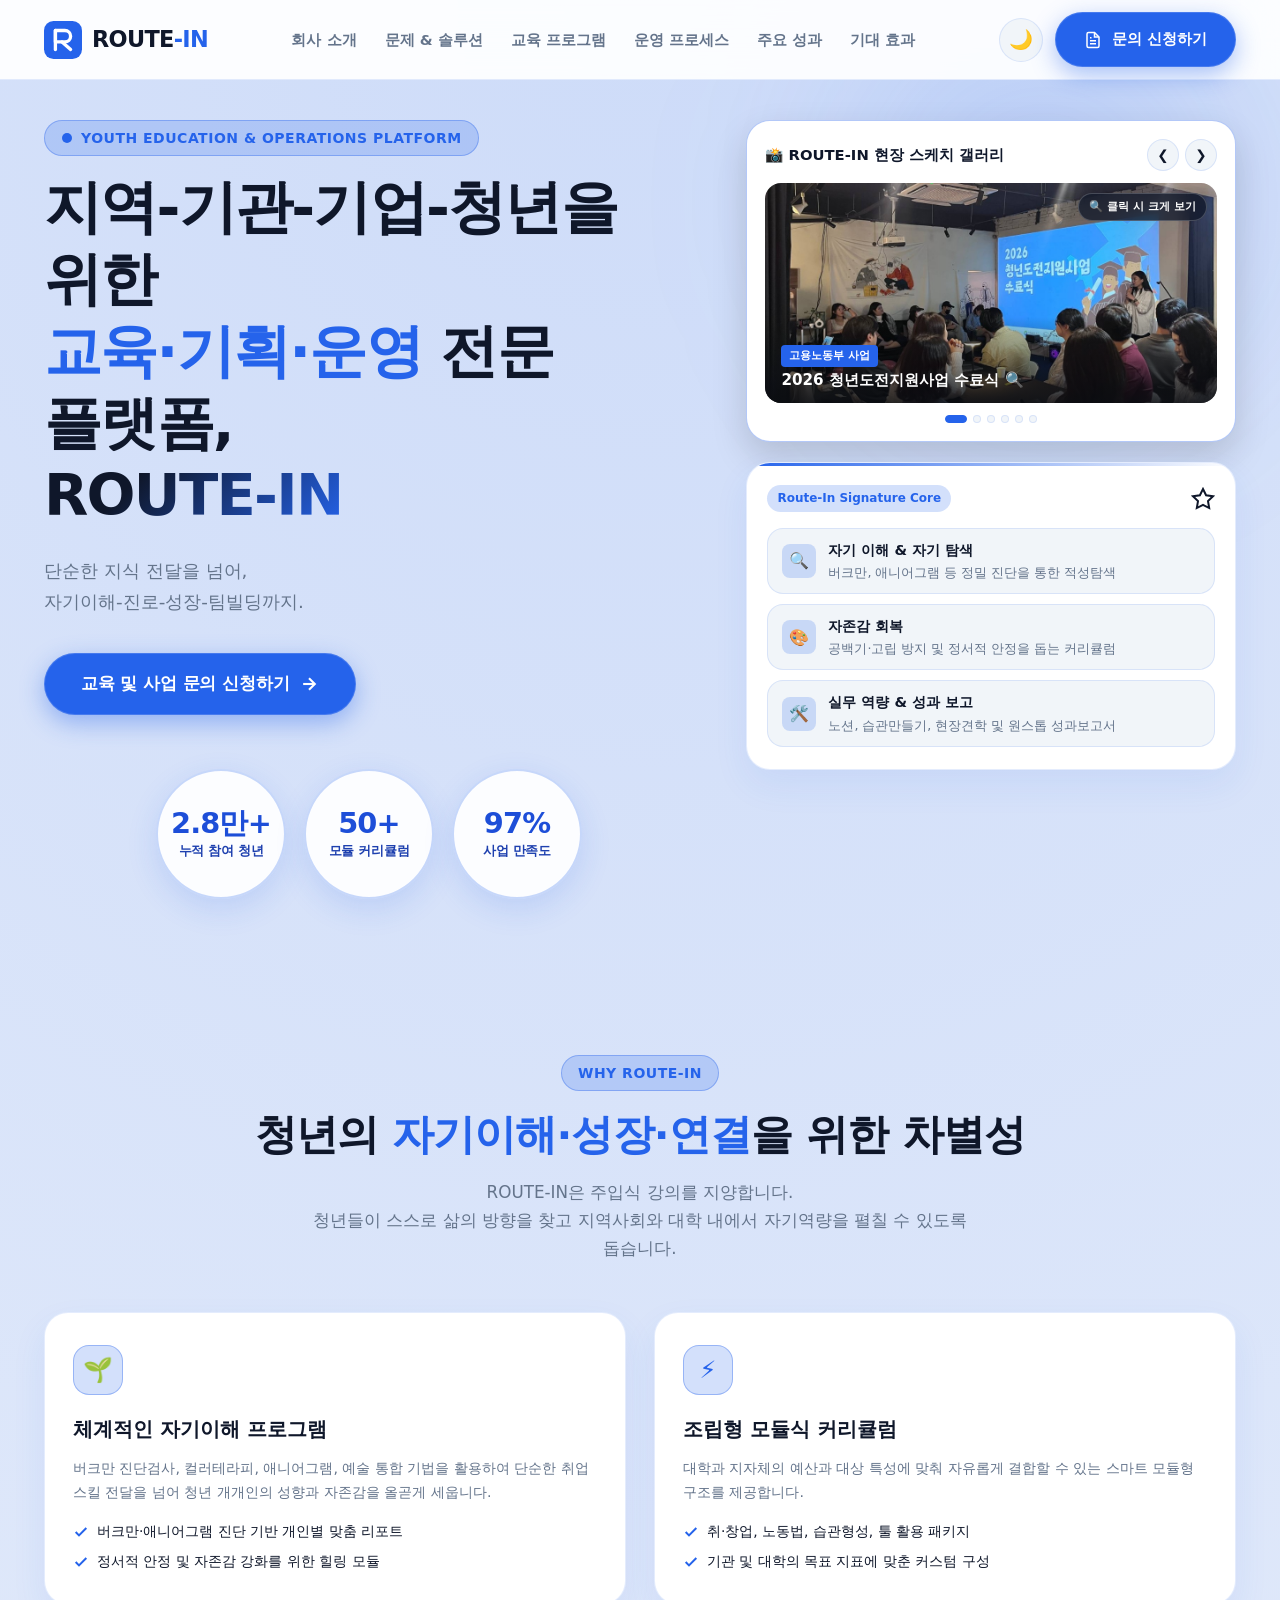
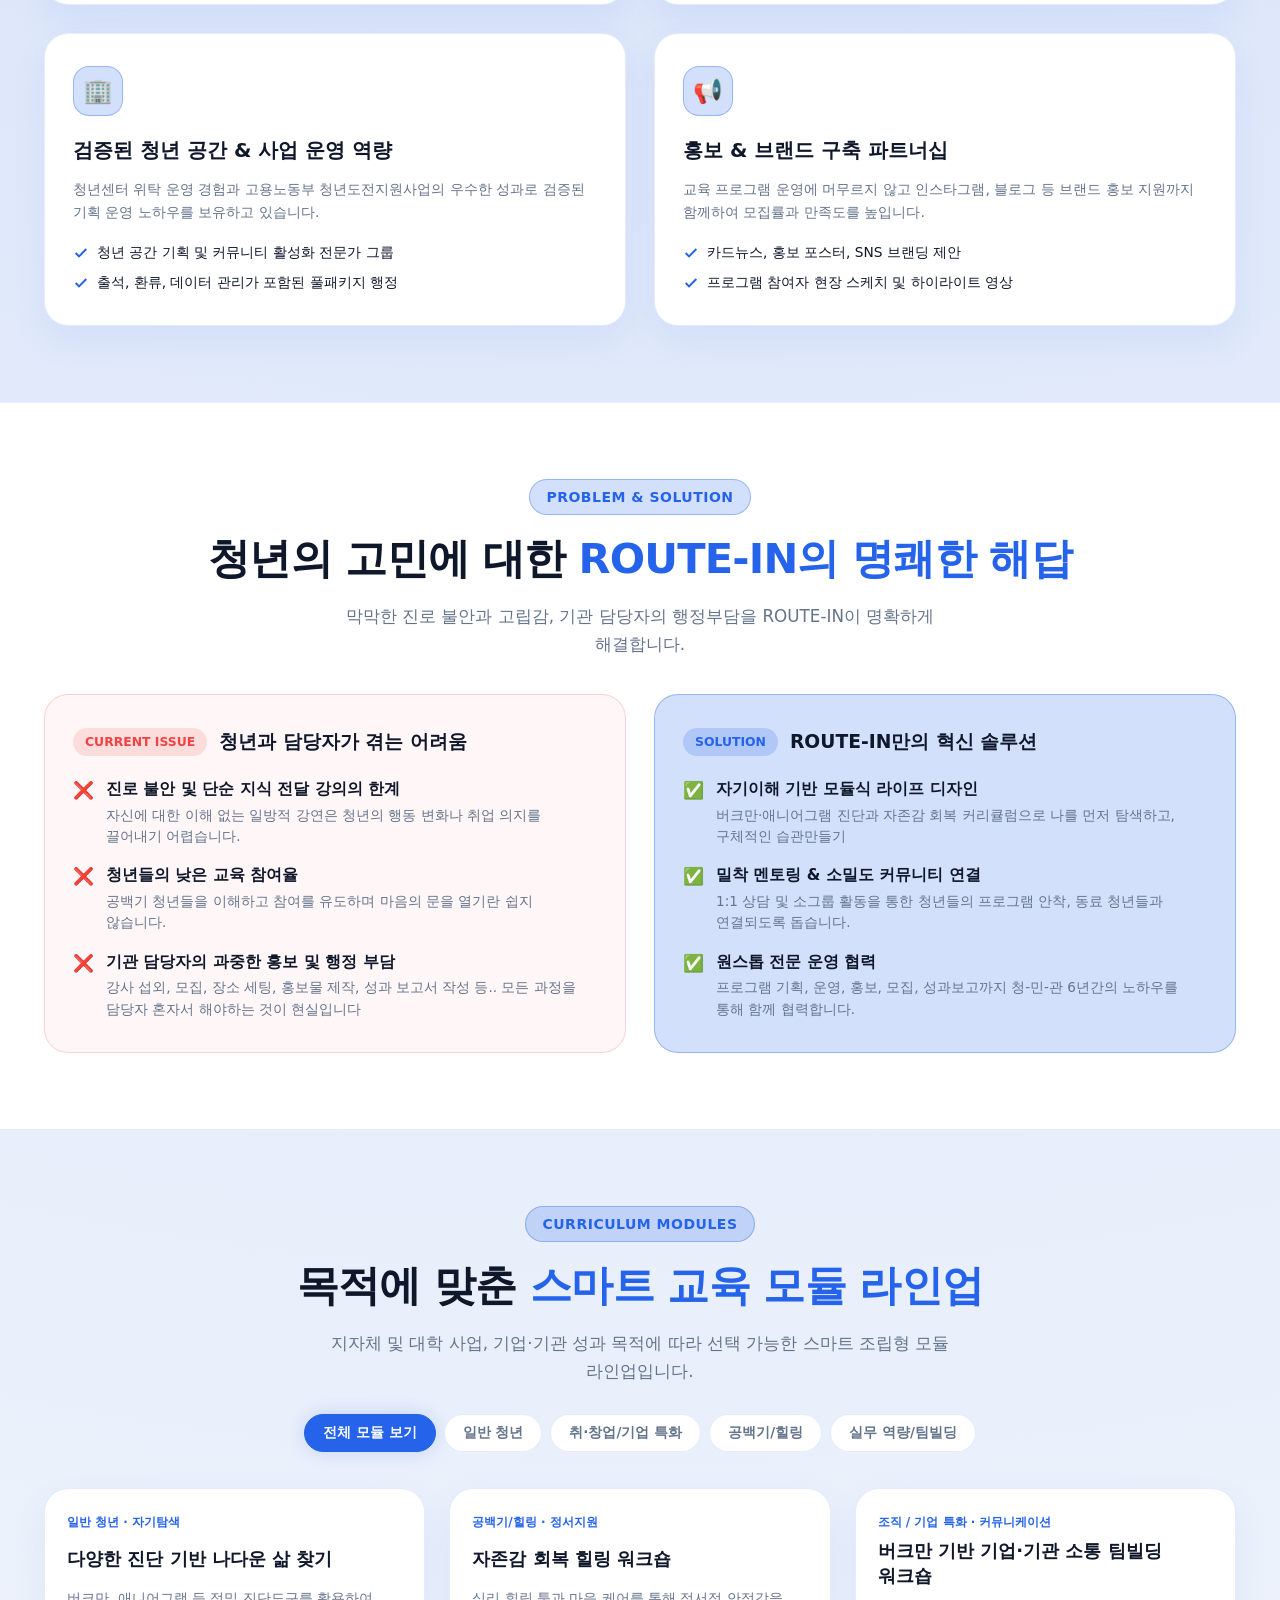
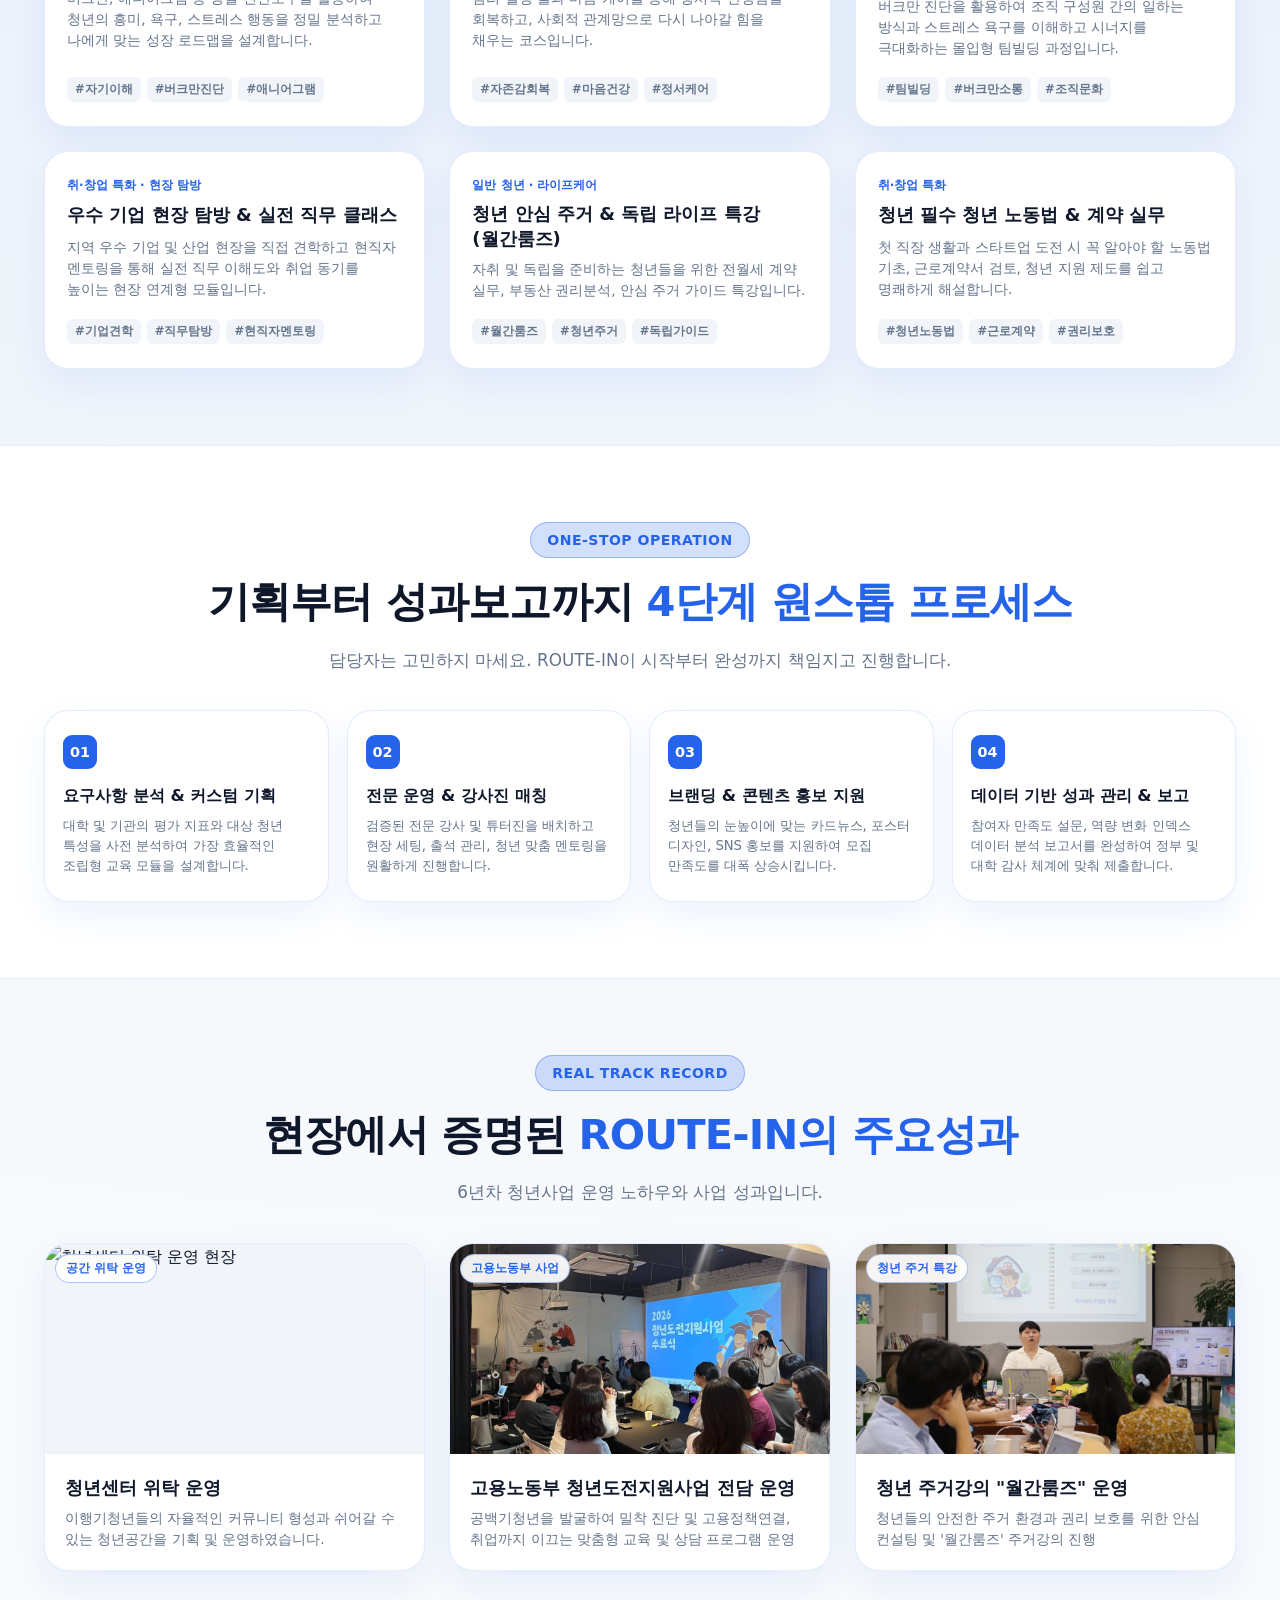
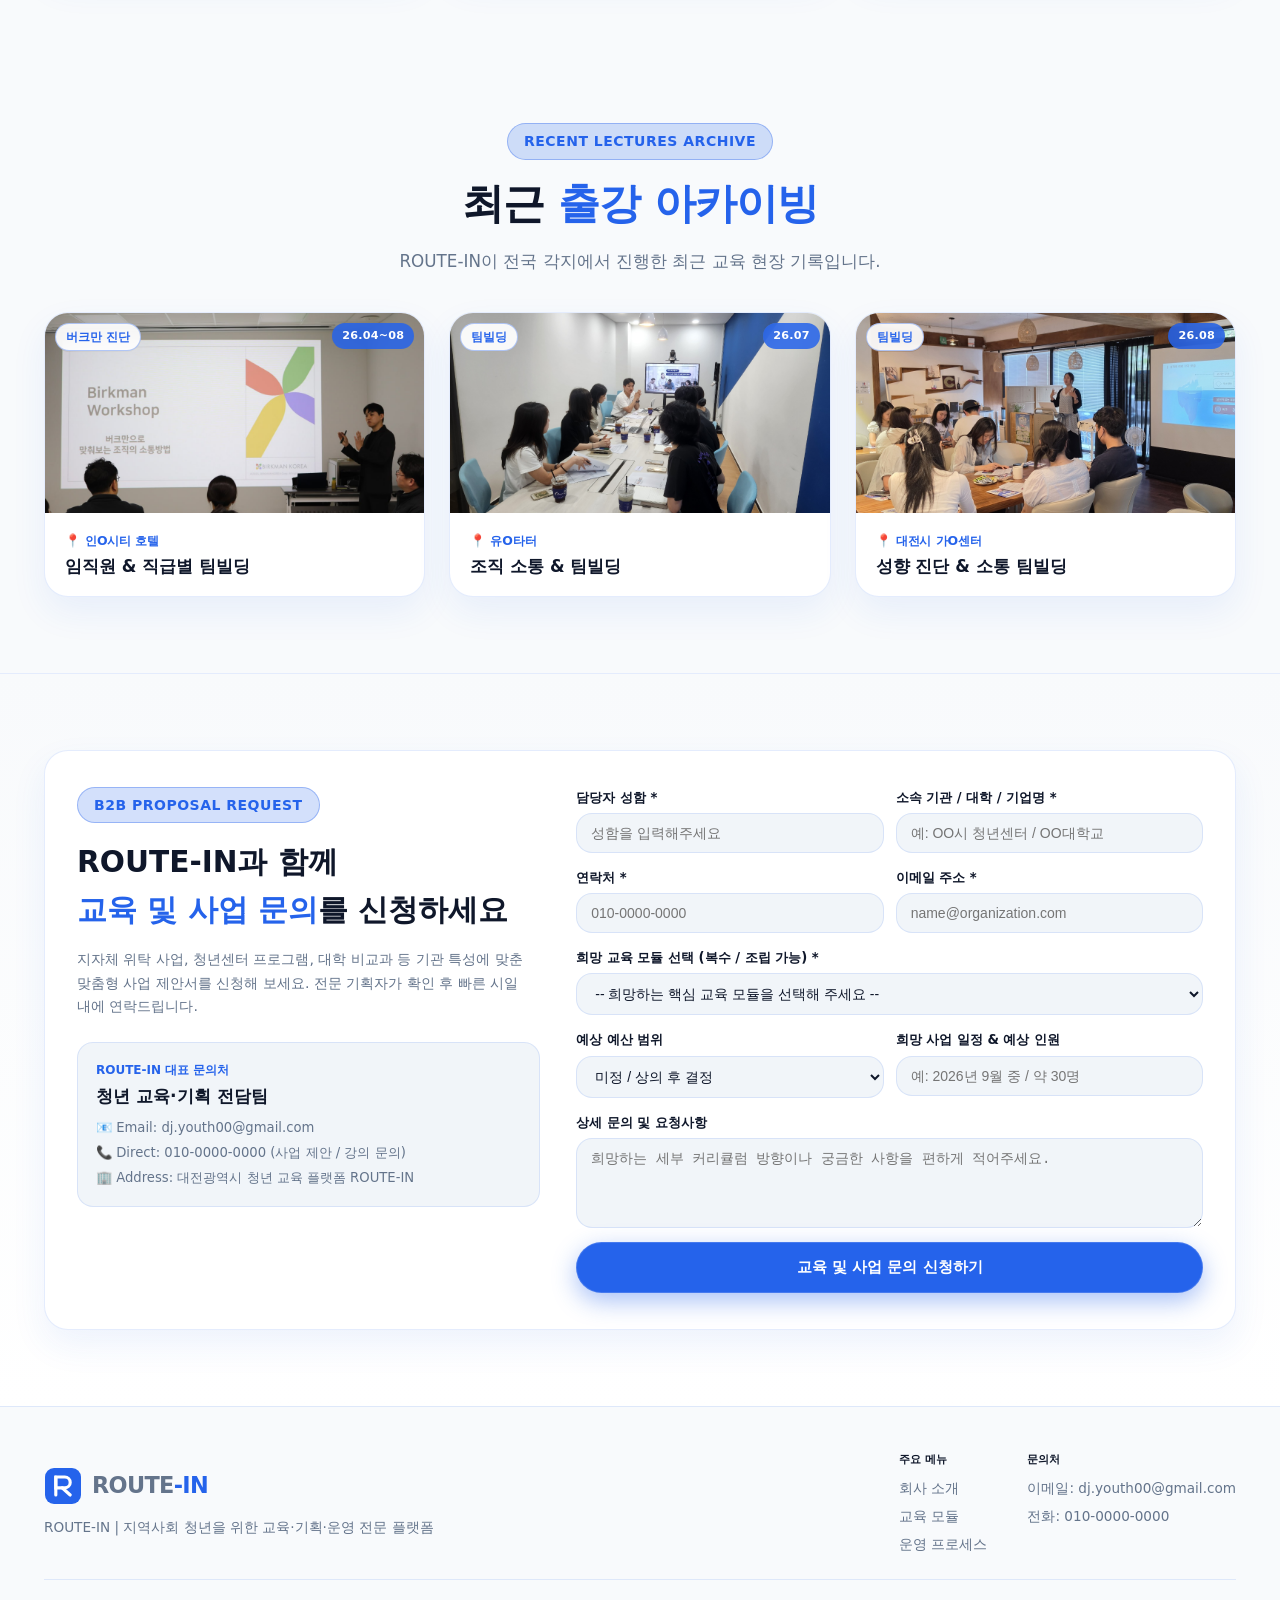
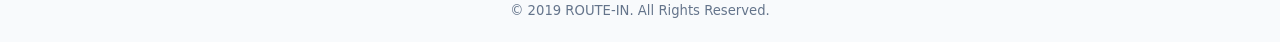
==== index.html @ 509ab4ee "feat: 최근 출강 아카이빙 3호 등록 (대전시 가O센터 성향 진단 & 소통 팀빌딩 26.08)" ====
<!DOCTYPE html>
<html lang="ko">
<head>
  <meta charset="UTF-8">
  <meta name="viewport" content="width=device-width, initial-scale=1.0, maximum-scale=1.0, user-scalable=no">
  <title>ROUTE-IN | 지역-기관-기업-청년을 위한 교육·기획·운영 전문 플랫폼</title>
  <meta name="description" content="단순 지식 전달을 넘어 청년의 자기이해, 성장, 팀빌딩, 연결을 이끄는 전문 교육 기획 플랫폼 ROUTE-IN입니다. 지자체 위탁 사업, 대학 비교과 프로그램, 청년 사업 원스톱 기획-운영-성과관리를 제공합니다.">
  <meta name="keywords" content="루트인, ROUTE-IN, 청년교육, 청년센터, 버크만검사, 애니어그램, 청년도전지원사업, 교육기획, 월간룸즈, 팀빌딩, 기업견학">
  
  <meta property="og:type" content="website">
  <meta property="og:title" content="ROUTE-IN | 청년 교육·기획·운영 플랫폼">
  <meta property="og:description" content="지역-기관-기업-청년을 위한 교육·기획·운영 전문 플랫폼, ROUTE-IN">
  <meta property="og:image" content="images/track_youth_challenge.jpg">
  
  <link rel="stylesheet" as="style" crossorigin href="https://cdn.jsdelivr.net/gh/orioncactus/pretendard@v1.3.9/dist/web/static/pretendard.min.css" />
  <link rel="preconnect" href="https://fonts.googleapis.com">
  <link rel="preconnect" href="https://fonts.gstatic.com" crossorigin>
  <link href="https://fonts.googleapis.com/css2?family=Outfit:wght@600;800;900&display=swap" rel="stylesheet">
  
  <link rel="stylesheet" href="css/style.css">
</head>
<body>

  <div class="nav-overlay" id="navOverlay"></div>

  <!-- Header -->
  <header class="header">
    <div class="container header-container">
      <a href="#" class="logo" aria-label="ROUTE-IN 홈페이지 메인으로 이동">
        <div class="logo-icon-svg" id="headerLogoIcon">
          <svg width="38" height="38" viewBox="0 0 40 40" fill="none" xmlns="http://www.w3.org/2000/svg">
            <rect width="40" height="40" rx="10" fill="var(--accent-lime)"/>
            <path d="M12 10H22C25.3137 10 28 12.6863 28 16C28 19.3137 25.3137 22 22 22H12V10Z" stroke="var(--text-dark)" stroke-width="3.5" stroke-linecap="round" stroke-linejoin="round"/>
            <path d="M12 10V30" stroke="var(--text-dark)" stroke-width="3.5" stroke-linecap="round"/>
            <path d="M19 22L28 30" stroke="var(--text-dark)" stroke-width="3.5" stroke-linecap="round"/>
          </svg>
        </div>
        <div class="logo-text">ROUTE<span>-IN</span></div>
      </a>

      <nav class="nav-menu" id="navMenu">
        <a href="#about" class="nav-link">회사 소개</a>
        <a href="#solution" class="nav-link">문제 & 솔루션</a>
        <a href="#modules" class="nav-link">교육 프로그램</a>
        <a href="#process" class="nav-link">운영 프로세스</a>
        <a href="#trackrecord" class="nav-link">주요 성과</a>
        <a href="#impact" class="nav-link">기대 효과</a>
      </nav>

      <div class="nav-cta">
        <button class="btn-theme-toggle" id="themeToggleBtn" aria-label="테마 전환" title="다크/라이트 테마 전환">☀️</button>
        <a href="#contact" class="btn btn-blue" aria-label="교육 및 사업 문의 신청하기">
          <svg width="18" height="18" viewBox="0 0 24 24" fill="none" stroke="currentColor" stroke-width="2"><path d="M14 2H6a2 2 0 0 0-2 2v16a2 2 0 0 0 2 2h12a2 2 0 0 0 2-2V8z"/><polyline points="14 2 14 8 20 8"/><line x1="16" y1="13" x2="8" y2="13"/><line x1="16" y1="17" x2="8" y2="17"/><polyline points="10 9 9 9 8 9"/></svg>
          <span>문의 신청하기</span>
        </a>
      </div>

      <div class="mobile-toggle" id="mobileToggle" aria-label="메뉴 열기">
        <span></span>
        <span></span>
        <span></span>
      </div>
    </div>
  </header>

  <!-- Hero Section -->
  <section class="hero" id="hero">
    <div class="hero-glow-bg"></div>

    <div class="container hero-grid">
      <div class="hero-content">
        <div class="section-badge hero-badge">
          <svg width="12" height="12" viewBox="0 0 24 24" fill="currentColor"><circle cx="12" cy="12" r="10"/></svg>
          Youth Education & Operations Platform
        </div>
        
        <h1 class="hero-title">
          지역-기관-기업-청년을 위한<br>
          <span class="text-lime">교육·기획·운영</span> 전문 플랫폼,<br>
          <span class="text-gradient">ROUTE-IN</span>
        </h1>
        
        <p class="hero-subtitle">
          단순한 지식 전달을 넘어,<br> 
          자기이해-진로-성장-팀빌딩까지.
        </p>

        <div class="hero-actions">
          <a href="#contact" class="btn btn-blue btn-hero-single">
            교육 및 사업 문의 신청하기
            <svg width="20" height="20" viewBox="0 0 24 24" fill="none" stroke="currentColor" stroke-width="2.5"><line x1="5" y1="12" x2="19" y2="12"/><polyline points="12 5 19 12 12 19"/></svg>
          </a>
        </div>

        <div class="hero-stats">
          <div class="stat-item">
            <div class="stat-number" data-target="2.8" data-suffix="만+" data-decimals="1">0</div>
            <div class="stat-label">누적 참여 청년</div>
          </div>
          <div class="stat-item">
            <div class="stat-number" data-target="50" data-suffix="+" data-decimals="0">0</div>
            <div class="stat-label">모듈 커리큘럼</div>
          </div>
          <div class="stat-item">
            <div class="stat-number" data-target="97" data-suffix="%" data-decimals="0">0</div>
            <div class="stat-label">사업 만족도</div>
          </div>
        </div>
      </div>

      <div class="hero-visual">
        <div class="hero-photo-gallery">
          <div class="gallery-header">
            <span class="gallery-title">📸 ROUTE-IN 현장 스케치 갤러리</span>
            <div class="gallery-nav-btns">
              <button class="gallery-btn prev-btn" id="galleryPrevBtn" aria-label="이전 사진">❮</button>
              <button class="gallery-btn next-btn" id="galleryNextBtn" aria-label="다음 사진">❯</button>
            </div>
          </div>

          <div class="gallery-viewport" id="galleryViewport" title="클릭 시 크게 확대로 볼 수 있습니다">
            <div class="gallery-track" id="galleryTrack">
              <div class="gallery-slide" data-index="0">
                <div class="slide-zoom-hint">🔍 클릭 시 크게 보기</div>
                <img src="images/track_youth_challenge.jpg" alt="청년도전지원사업 현장 사진" data-full="images/track_youth_challenge.jpg" data-title="2026 청년도전지원사업 수료식" data-tag="고용노동부 사업">
                <div class="slide-caption">
                  <span class="caption-tag">고용노동부 사업</span>
                  <h4>2026 청년도전지원사업 수료식 🔍</h4>
                </div>
              </div>

              <div class="gallery-slide" data-index="1">
                <div class="slide-zoom-hint">🔍 클릭 시 크게 보기</div>
                <img src="images/module_self_diagnosis.png" alt="버크만 진단 현장 강의 사진" data-full="images/module_self_diagnosis.png" data-title="자기이해 & 성향 정밀 분석 클래스" data-tag="버크만 진단">
                <div class="slide-caption">
                  <span class="caption-tag">버크만 진단</span>
                  <h4>자기이해 & 성향 정밀 분석 클래스 🔍</h4>
                </div>
              </div>

              <div class="gallery-slide" data-index="2">
                <div class="slide-zoom-hint">🔍 클릭 시 크게 보기</div>
                <img src="images/track_monthly_rooms.jpg" alt="월간룸즈 청년주거 강의 사진" data-full="images/track_monthly_rooms.jpg" data-title="청년 안심 주거 & 독립 라이프 특강" data-tag="월간룸즈">
                <div class="slide-caption">
                  <span class="caption-tag">월간룸즈</span>
                  <h4>청년 안심 주거 & 독립 라이프 특강 🔍</h4>
                </div>
              </div>

              <div class="gallery-slide" data-index="3">
                <div class="slide-zoom-hint">🔍 클릭 시 크게 보기</div>
                <img src="images/track_self_understanding.jpg" alt="자기이해 워크숍 현장 사진" data-full="images/track_self_understanding.jpg" data-title="자존감 회복 & 힐링 워크숍" data-tag="정서케어">
                <div class="slide-caption">
                  <span class="caption-tag">정서케어</span>
                  <h4>자존감 회복 & 힐링 워크숍 🔍</h4>
                </div>
              </div>

              <div class="gallery-slide" data-index="4">
                <div class="slide-zoom-hint">🔍 클릭 시 크게 보기</div>
                <img src="images/track_corporate_teambuilding.png" alt="기업 팀빌딩 현장 사진" data-full="images/track_corporate_teambuilding.png" data-title="기업·기관 몰입 소통 팀빌딩" data-tag="소통 팀빌딩">
                <div class="slide-caption">
                  <span class="caption-tag">소통 팀빌딩</span>
                  <h4>기업·기관 몰입 소통 팀빌딩 🔍</h4>
                </div>
              </div>

              <div class="gallery-slide" data-index="5">
                <div class="slide-zoom-hint">🔍 클릭 시 크게 보기</div>
                <img src="images/track_corporate_tour.jpg" alt="우수 기업 견학 현장 탐방" data-full="images/track_corporate_tour.jpg" data-title="우수 기업 탐방 & 현직자 멘토링" data-tag="현장 탐방">
                <div class="slide-caption">
                  <span class="caption-tag">현장 탐방</span>
                  <h4>우수 기업 탐방 & 현직자 멘토링 🔍</h4>
                </div>
              </div>
            </div>
          </div>

          <div class="gallery-dots" id="galleryDots">
            <span class="dot active"></span>
            <span class="dot"></span>
            <span class="dot"></span>
            <span class="dot"></span>
            <span class="dot"></span>
            <span class="dot"></span>
          </div>
        </div>

        <div class="hero-card">
          <div class="hero-card-header">
            <span class="card-tag">Route-In Signature Core</span>
            <svg width="24" height="24" viewBox="0 0 24 24" fill="none" stroke="currentColor" stroke-width="2"><polygon points="12 2 15.09 8.26 22 9.27 17 14.14 18.18 21.02 12 17.77 5.82 21.02 7 14.14 2 9.27 8.91 8.26 12 2"/></svg>
          </div>
          
          <div class="card-feature-list">
            <div class="feature-pill">
              <div class="pill-icon">🔍</div>
              <div class="pill-text">
                <h4>자기 이해 & 자기 탐색</h4>
                <p>버크만, 애니어그램 등 정밀 진단을 통한 적성탐색</p>
              </div>
            </div>
            
            <div class="feature-pill">
              <div class="pill-icon">🎨</div>
              <div class="pill-text">
                <h4>자존감 회복</h4>
                <p>공백기·고립 방지 및 정서적 안정을 돕는 커리큘럼</p>
              </div>
            </div>

            <div class="feature-pill">
              <div class="pill-icon">🛠️</div>
              <div class="pill-text">
                <h4>실무 역량 & 성과 보고</h4>
                <p>노션, 습관만들기, 현장견학 및 원스톱 성과보고서</p>
              </div>
            </div>
          </div>
        </div>

      </div>
    </div>
  </section>

  <!-- About Section -->
  <section class="section-padding" id="about">
    <div class="container">
      <div style="text-align: center; margin: 0 auto 50px auto;">
        <span class="section-badge">Why Route-In</span>
        <h2 class="section-title">청년의 <span class="text-lime">자기이해·성장·연결</span>을 위한 차별성</h2>
        <p class="section-desc" style="margin: 0 auto;">
          ROUTE-IN은 주입식 강의를 지양합니다.<br>
          청년들이 스스로 삶의 방향을 찾고 지역사회와 대학 내에서 자기역량을 펼칠 수 있도록 돕습니다.
        </p>
      </div>

      <div class="about-grid">
        <div class="about-card">
          <div class="about-icon">🌱</div>
          <h3>체계적인 자기이해 프로그램</h3>
          <p class="about-desc-text">
            버크만 진단검사, 컬러테라피, 애니어그램, 예술 통합 기법을 활용하여 단순한 취업 스킬 전달을 넘어 청년 개개인의 성향과 자존감을 올곧게 세웁니다.
          </p>
          <ul class="about-bullets">
            <li class="bullet-item"><svg width="16" height="16" viewBox="0 0 24 24" fill="none" stroke="currentColor" stroke-width="3"><polyline points="20 6 9 17 4 12"/></svg> <span>버크만·애니어그램 진단 기반 개인별 맞춤 리포트</span></li>
            <li class="bullet-item"><svg width="16" height="16" viewBox="0 0 24 24" fill="none" stroke="currentColor" stroke-width="3"><polyline points="20 6 9 17 4 12"/></svg> <span>정서적 안정 및 자존감 강화를 위한 힐링 모듈</span></li>
          </ul>
        </div>

        <div class="about-card">
          <div class="about-icon">⚡</div>
          <h3>조립형 모듈식 커리큘럼</h3>
          <p class="about-desc-text">
            대학과 지자체의 예산과 대상 특성에 맞춰 자유롭게 결합할 수 있는 스마트 모듈형 구조를 제공합니다.
          </p>
          <ul class="about-bullets">
            <li class="bullet-item"><svg width="16" height="16" viewBox="0 0 24 24" fill="none" stroke="currentColor" stroke-width="3"><polyline points="20 6 9 17 4 12"/></svg> <span>취·창업, 노동법, 습관형성, 툴 활용 패키지</span></li>
            <li class="bullet-item"><svg width="16" height="16" viewBox="0 0 24 24" fill="none" stroke="currentColor" stroke-width="3"><polyline points="20 6 9 17 4 12"/></svg> <span>기관 및 대학의 목표 지표에 맞춘 커스텀 구성</span></li>
          </ul>
        </div>

        <div class="about-card">
          <div class="about-icon">🏢</div>
          <h3>검증된 청년 공간 & 사업 운영 역량</h3>
          <p class="about-desc-text">
            청년센터 위탁 운영 경험과 고용노동부 청년도전지원사업의 우수한 성과로 검증된 기획 운영 노하우를 보유하고 있습니다.
          </p>
          <ul class="about-bullets">
            <li class="bullet-item"><svg width="16" height="16" viewBox="0 0 24 24" fill="none" stroke="currentColor" stroke-width="3"><polyline points="20 6 9 17 4 12"/></svg> <span>청년 공간 기획 및 커뮤니티 활성화 전문가 그룹</span></li>
            <li class="bullet-item"><svg width="16" height="16" viewBox="0 0 24 24" fill="none" stroke="currentColor" stroke-width="3"><polyline points="20 6 9 17 4 12"/></svg> <span>출석, 환류, 데이터 관리가 포함된 풀패키지 행정</span></li>
          </ul>
        </div>

        <div class="about-card">
          <div class="about-icon">📢</div>
          <h3>홍보 & 브랜드 구축 파트너십</h3>
          <p class="about-desc-text">
            교육 프로그램 운영에 머무르지 않고 인스타그램, 블로그 등 브랜드 홍보 지원까지 함께하여 모집률과 만족도를 높입니다.
          </p>
          <ul class="about-bullets">
            <li class="bullet-item"><svg width="16" height="16" viewBox="0 0 24 24" fill="none" stroke="currentColor" stroke-width="3"><polyline points="20 6 9 17 4 12"/></svg> <span>카드뉴스, 홍보 포스터, SNS 브랜딩 제안</span></li>
            <li class="bullet-item"><svg width="16" height="16" viewBox="0 0 24 24" fill="none" stroke="currentColor" stroke-width="3"><polyline points="20 6 9 17 4 12"/></svg> <span>프로그램 참여자 현장 스케치 및 하이라이트 영상</span></li>
          </ul>
        </div>
      </div>
    </div>
  </section>

  <!-- Problem & Solution -->
  <section class="section-padding problem-solution" id="solution">
    <div class="container">
      <div style="text-align: center;">
        <span class="section-badge">Problem & Solution</span>
        <h2 class="section-title">청년의 고민에 대한 <span class="text-lime">ROUTE-IN의 명쾌한 해답</span></h2>
        <p class="section-desc" style="margin: 0 auto;">
          막막한 진로 불안과 고립감, 기관 담당자의 행정부담을 ROUTE-IN이 명확하게 해결합니다.
        </p>
      </div>

      <div class="ps-wrapper">
        <div class="ps-box problem">
          <div class="ps-header">
            <span class="ps-badge">CURRENT ISSUE</span>
            <h3>청년과 담당자가 겪는 어려움</h3>
          </div>
          <div class="ps-list">
            <div class="ps-item">
              <span class="ps-item-icon">❌</span>
              <div class="ps-item-text">
                <h4>진로 불안 및 단순 지식 전달 강의의 한계</h4>
                <p>자신에 대한 이해 없는 일방적 강연은 청년의 행동 변화나 취업 의지를 끌어내기 어렵습니다.</p>
              </div>
            </div>

            <div class="ps-item">
              <span class="ps-item-icon">❌</span>
              <div class="ps-item-text">
                <h4>청년들의 낮은 교육 참여율</h4>
                <p>공백기 청년들을 이해하고 참여를 유도하며 마음의 문을 열기란 쉽지 않습니다.</p>
              </div>
            </div>

            <div class="ps-item">
              <span class="ps-item-icon">❌</span>
              <div class="ps-item-text">
                <h4>기관 담당자의 과중한 홍보 및 행정 부담</h4>
                <p>강사 섭외, 모집, 장소 세팅, 홍보물 제작, 성과 보고서 작성 등.. 모든 과정을 담당자 혼자서 해야하는 것이 현실입니다</p>
              </div>
            </div>
          </div>
        </div>

        <div class="ps-box solution">
          <div class="ps-header">
            <span class="ps-badge">SOLUTION</span>
            <h3>ROUTE-IN만의 혁신 솔루션</h3>
          </div>
          <div class="ps-list">
            <div class="ps-item">
              <span class="ps-item-icon">✅</span>
              <div class="ps-item-text">
                <h4>자기이해 기반 모듈식 라이프 디자인</h4>
                <p>버크만·애니어그램 진단과 자존감 회복 커리큘럼으로 나를 먼저 탐색하고, 구체적인 습관만들기</p>
              </div>
            </div>

            <div class="ps-item">
              <span class="ps-item-icon">✅</span>
              <div class="ps-item-text">
                <h4>밀착 멘토링 & 소밀도 커뮤니티 연결</h4>
                <p>1:1 상담 및 소그룹 활동을 통한 청년들의 프로그램 안착, 동료 청년들과 연결되도록 돕습니다.</p>
              </div>
            </div>

            <div class="ps-item">
              <span class="ps-item-icon">✅</span>
              <div class="ps-item-text">
                <h4>원스톱 전문 운영 협력</h4>
                <p>프로그램 기획, 운영, 홍보, 모집, 성과보고까지 청-민-관 6년간의 노하우를 통해 함께 협력합니다.</p>
              </div>
            </div>
          </div>
        </div>
      </div>
    </div>
  </section>

  <!-- Program Modules -->
  <section class="section-padding" id="modules">
    <div class="container">
      <div style="text-align: center;">
        <span class="section-badge">Curriculum Modules</span>
        <h2 class="section-title">목적에 맞춘 <span class="text-lime">스마트 교육 모듈 라인업</span></h2>
        <p class="section-desc" style="margin: 0 auto;">
          지자체 및 대학 사업, 기업·기관 성과 목적에 따라 선택 가능한 스마트 조립형 모듈 라인업입니다.
        </p>
      </div>

      <div class="module-tabs">
        <button class="tab-btn active" data-filter="all">전체 모듈 보기</button>
        <button class="tab-btn" data-filter="general">일반 청년</button>
        <button class="tab-btn" data-filter="job">취·창업/기업 특화</button>
        <button class="tab-btn" data-filter="healing">공백기/힐링</button>
        <button class="tab-btn" data-filter="skill">실무 역량/팀빌딩</button>
      </div>

      <div class="module-grid">
        <div class="module-card" data-category="general">
          <div class="module-img-hover-container">
            <img src="images/module_self_diagnosis.png" alt="다양한 진단 기반 나다운 삶 찾기 현장" class="module-hover-img">
            <span class="hover-badge">현장 스케치 📸</span>
          </div>
          <div class="module-card-content">
            <div class="module-category">일반 청년 · 자기탐색</div>
            <h4>다양한 진단 기반 나다운 삶 찾기</h4>
            <p>버크만, 애니어그램 등 정밀 진단도구를 활용하여 청년의 흥미, 욕구, 스트레스 행동을 정밀 분석하고 나에게 맞는 성장 로드맵을 설계합니다.</p>
            <div class="module-tags">
              <span class="tag">#자기이해</span>
              <span class="tag">#버크만진단</span>
              <span class="tag">#애니어그램</span>
            </div>
          </div>
        </div>

        <div class="module-card" data-category="healing">
          <div class="module-img-hover-container">
            <img src="images/track_self_understanding.jpg" alt="자존감 회복 힐링 워크숍 현장" class="module-hover-img">
            <span class="hover-badge">현장 스케치 📸</span>
          </div>
          <div class="module-card-content">
            <div class="module-category">공백기/힐링 · 정서지원</div>
            <h4>자존감 회복 힐링 워크숍</h4>
            <p>심리 힐링 툴과 마음 케어를 통해 정서적 안정감을 회복하고, 사회적 관계망으로 다시 나아갈 힘을 채우는 코스입니다.</p>
            <div class="module-tags">
              <span class="tag">#자존감회복</span>
              <span class="tag">#마음건강</span>
              <span class="tag">#정서케어</span>
            </div>
          </div>
        </div>

        <div class="module-card" data-category="skill">
          <div class="module-img-hover-container">
            <img src="images/track_corporate_teambuilding.png" alt="기업/기관 소통 팀빌딩 현장" class="module-hover-img">
            <span class="hover-badge">현장 스케치 📸</span>
          </div>
          <div class="module-card-content">
            <div class="module-category">조직 / 기업 특화 · 커뮤니케이션</div>
            <h4>버크만 기반 기업·기관 소통 팀빌딩 워크숍</h4>
            <p>버크만 진단을 활용하여 조직 구성원 간의 일하는 방식과 스트레스 욕구를 이해하고 시너지를 극대화하는 몰입형 팀빌딩 과정입니다.</p>
            <div class="module-tags">
              <span class="tag">#팀빌딩</span>
              <span class="tag">#버크만소통</span>
              <span class="tag">#조직문화</span>
            </div>
          </div>
        </div>

        <div class="module-card" data-category="job">
          <div class="module-img-hover-container">
            <img src="images/track_corporate_tour.jpg" alt="우수 기업 현장 탐방 현장" class="module-hover-img">
            <span class="hover-badge">현장 스케치 📸</span>
          </div>
          <div class="module-card-content">
            <div class="module-category">취·창업 특화 · 현장 탐방</div>
            <h4>우수 기업 현장 탐방 & 실전 직무 클래스</h4>
            <p>지역 우수 기업 및 산업 현장을 직접 견학하고 현직자 멘토링을 통해 실전 직무 이해도와 취업 동기를 높이는 현장 연계형 모듈입니다.</p>
            <div class="module-tags">
              <span class="tag">#기업견학</span>
              <span class="tag">#직무탐방</span>
              <span class="tag">#현직자멘토링</span>
            </div>
          </div>
        </div>

        <div class="module-card" data-category="general">
          <div class="module-img-hover-container">
            <img src="images/track_monthly_rooms.jpg" alt="청년 안심 주거 특강 월간룸즈 현장" class="module-hover-img">
            <span class="hover-badge">현장 스케치 📸</span>
          </div>
          <div class="module-card-content">
            <div class="module-category">일반 청년 · 라이프케어</div>
            <h4>청년 안심 주거 & 독립 라이프 특강 (월간룸즈)</h4>
            <p>자취 및 독립을 준비하는 청년들을 위한 전월세 계약 실무, 부동산 권리분석, 안심 주거 가이드 특강입니다.</p>
            <div class="module-tags">
              <span class="tag">#월간룸즈</span>
              <span class="tag">#청년주거</span>
              <span class="tag">#독립가이드</span>
            </div>
          </div>
        </div>

        <div class="module-card" data-category="job">
          <div class="module-img-hover-container">
            <img src="images/track_youth_challenge.jpg" alt="청년 노동법 & 계약 실무 현장" class="module-hover-img">
            <span class="hover-badge">현장 스케치 📸</span>
          </div>
          <div class="module-card-content">
            <div class="module-category">취·창업 특화</div>
            <h4>청년 필수 청년 노동법 & 계약 실무</h4>
            <p>첫 직장 생활과 스타트업 도전 시 꼭 알아야 할 노동법 기초, 근로계약서 검토, 청년 지원 제도를 쉽고 명쾌하게 해설합니다.</p>
            <div class="module-tags">
              <span class="tag">#청년노동법</span>
              <span class="tag">#근로계약</span>
              <span class="tag">#권리보호</span>
            </div>
          </div>
        </div>
      </div>
    </div>
  </section>

  <!-- Process Section -->
  <section class="section-padding" id="process" style="background: var(--bg-secondary); border-top: 1px solid var(--border-color); border-bottom: 1px solid var(--border-color);">
    <div class="container">
      <div style="text-align: center;">
        <span class="section-badge">One-Stop Operation</span>
        <h2 class="section-title">기획부터 성과보고까지 <span class="text-lime">4단계 원스톱 프로세스</span></h2>
        <p class="section-desc" style="margin: 0 auto;">
          담당자는 고민하지 마세요. ROUTE-IN이 시작부터 완성까지 책임지고 진행합니다.
        </p>
      </div>

      <div class="process-grid">
        <div class="process-card">
          <div class="process-step">01</div>
          <h4>요구사항 분석 & 커스텀 기획</h4>
          <p>대학 및 기관의 평가 지표와 대상 청년 특성을 사전 분석하여 가장 효율적인 조립형 교육 모듈을 설계합니다.</p>
        </div>

        <div class="process-card">
          <div class="process-step">02</div>
          <h4>전문 운영 & 강사진 매칭</h4>
          <p>검증된 전문 강사 및 튜터진을 배치하고 현장 세팅, 출석 관리, 청년 맞춤 멘토링을 원활하게 진행합니다.</p>
        </div>

        <div class="process-card">
          <div class="process-step">03</div>
          <h4>브랜딩 & 콘텐츠 홍보 지원</h4>
          <p>청년들의 눈높이에 맞는 카드뉴스, 포스터 디자인, SNS 홍보를 지원하여 모집 만족도를 대폭 상승시킵니다.</p>
        </div>

        <div class="process-card">
          <div class="process-step">04</div>
          <h4>데이터 기반 성과 관리 & 보고</h4>
          <p>참여자 만족도 설문, 역량 변화 인덱스 데이터 분석 보고서를 완성하여 정부 및 대학 감사 체계에 맞춰 제출합니다.</p>
        </div>
      </div>
    </div>
  </section>

  <!-- Track Record -->
  <section class="section-padding" id="trackrecord">
    <div class="container">
      <div style="text-align: center;">
        <span class="section-badge">Real Track Record</span>
        <h2 class="section-title">현장에서 증명된 <span class="text-lime">ROUTE-IN의 주요성과</span></h2>
        <p class="section-desc" style="margin: 0 auto;">
          6년차 청년사업 운영 노하우와 사업 성과입니다.
        </p>
      </div>

      <div class="gallery-grid">
        <div class="gallery-card">
          <div class="gallery-img-box">
            <span class="gallery-badge">공간 위탁 운영</span>
            <img src="https://cdn.imweb.me/upload/S202112249b37fae7cd15a/afd78631088c2.jpg" alt="청년센터 위탁 운영 현장">
          </div>
          <div class="gallery-info">
            <h4>청년센터 위탁 운영</h4>
            <p>이행기청년들의 자율적인 커뮤니티 형성과 쉬어갈 수 있는 청년공간을 기획 및 운영하였습니다.</p>
          </div>
        </div>

        <div class="gallery-card">
          <div class="gallery-img-box">
            <span class="gallery-badge">고용노동부 사업</span>
            <img src="images/track_youth_challenge.jpg" alt="고용노동부 청년도전지원사업 현장">
          </div>
          <div class="gallery-info">
            <h4>고용노동부 청년도전지원사업 전담 운영</h4>
            <p>공백기청년을 발굴하여 밀착 진단 및 고용정책연결, 취업까지 이끄는 맞춤형 교육 및 상담 프로그램 운영</p>
          </div>
        </div>

        <div class="gallery-card">
          <div class="gallery-img-box">
            <span class="gallery-badge">청년 주거 특강</span>
            <img src="images/track_monthly_rooms.jpg" alt="월간룸즈 주거강의 현장">
          </div>
          <div class="gallery-info">
            <h4>청년 주거강의 "월간룸즈" 운영</h4>
            <p>청년들의 안전한 주거 환경과 권리 보호를 위한 안심 컨설팅 및 '월간룸즈' 주거강의 진행</p>
          </div>
        </div>
      </div>
    </div>
  </section>

  <!-- ★ 최근 출강 아카이빙 섹션 ★ -->
  <section class="section-padding" id="archive">
    <div class="container">
      <div style="text-align: center;">
        <span class="section-badge">Recent Lectures Archive</span>
        <h2 class="section-title">최근 <span class="text-lime">출강 아카이빙</span></h2>
        <p class="section-desc" style="margin: 0 auto;">
          ROUTE-IN이 전국 각지에서 진행한 최근 교육 현장 기록입니다.
        </p>
      </div>

      <div class="archive-grid">

        <!-- [1] 인O시티 호텔 임직원 & 직급별 팀빌딩 -->
        <div class="archive-card">
          <div class="archive-img-box">
            <span class="archive-category">버크만 진단</span>
            <span class="archive-date">26.04~08</span>
            <img src="images/archive_01_hotel_teambuilding.png" alt="인O시티 호텔 임직원 및 직급별 팀빌딩 현장">
          </div>
          <div class="archive-info">
            <p class="archive-org">📍 인O시티 호텔</p>
            <h4>임직원 & 직급별 팀빌딩</h4>
          </div>
        </div>

        <!-- [2] 유O타터 팀빌딩 -->
        <div class="archive-card">
          <div class="archive-img-box">
            <span class="archive-category">팀빌딩</span>
            <span class="archive-date">26.07</span>
            <img src="images/archive_02_ustarter_teambuilding.png" alt="유O타터 팀빌딩 워크숍 현장">
          </div>
          <div class="archive-info">
            <p class="archive-org">📍 유O타터</p>
            <h4>조직 소통 & 팀빌딩</h4>
          </div>
        </div>

        <!-- [3] 대전시 가O센터 팀빌딩 -->
        <div class="archive-card">
          <div class="archive-img-box">
            <span class="archive-category">팀빌딩</span>
            <span class="archive-date">26.08</span>
            <img src="images/archive_03_daejeon_family_center.jpg" alt="대전시 가O센터 팀빌딩 워크숍 현장">
          </div>
          <div class="archive-info">
            <p class="archive-org">📍 대전시 가O센터</p>
            <h4>성향 진단 & 소통 팀빌딩</h4>
          </div>
        </div>



      </div>
    </div>
  </section>

  <!-- Contact Section -->
  <section class="section-padding contact-section" id="contact">
    <div class="container">
      <div class="contact-card-box">
        <div class="contact-info">
          <span class="section-badge">B2B Proposal Request</span>
          <h3>ROUTE-IN과 함께<br><span class="text-lime">교육 및 사업 문의</span>를 신청하세요</h3>
          <p>
            지자체 위탁 사업, 청년센터 프로그램, 대학 비교과 등 기관 특성에 맞춘 맞춤형 사업 제안서를 신청해 보세요. 전문 기획자가 확인 후 빠른 시일 내에 연락드립니다.
          </p>

          <div class="contact-person">
            <div class="person-role">ROUTE-IN 대표 문의처</div>
            <div class="person-name">청년 교육·기획 전담팀</div>
            <div class="person-detail">
              <span>📧 Email: dj.youth00@gmail.com</span>
              <span>📞 Direct: 010-0000-0000 (사업 제안 / 강의 문의)</span>
              <span>🏢 Address: 대전광역시 청년 교육 플랫폼 ROUTE-IN</span>
            </div>
          </div>
        </div>

        <div>
          <!-- Netlify Forms 이메일 알림 + Apps Script 구글 시트 이중 전송 -->
          <form class="contact-form" id="routeInContactForm"
                name="contact"
                data-netlify="true"
                data-netlify-honeypot="bot-field">
            <!-- Netlify가 이 폼을 인식하기 위한 필수 hidden 필드 -->
            <input type="hidden" name="form-name" value="contact">
            <!-- 스팸 봇 차단용 허니팟 (사람은 이 필드를 채우지 않음) -->
            <p style="display:none;"><label>봇 차단: <input name="bot-field"></label></p>

            
            <div class="form-row-2col">
              <div class="form-group">
                <label for="formName">담당자 성함 *</label>
                <input type="text" id="formName" name="name" class="form-input" placeholder="성함을 입력해주세요" required>
              </div>

              <div class="form-group">
                <label for="formOrg">소속 기관 / 대학 / 기업명 *</label>
                <input type="text" id="formOrg" name="org" class="form-input" placeholder="예: OO시 청년센터 / OO대학교" required>
              </div>
            </div>

            <div class="form-row-2col">
              <div class="form-group">
                <label for="formPhone">연락처 *</label>
                <input type="tel" id="formPhone" name="phone" class="form-input" placeholder="010-0000-0000" required>
              </div>

              <div class="form-group">
                <label for="formEmail">이메일 주소 *</label>
                <input type="email" id="formEmail" name="email" class="form-input" placeholder="name@organization.com" required>
              </div>
            </div>

            <div class="form-group">
              <label for="formModuleSelect">희망 교육 모듈 선택 (복수 / 조립 가능) *</label>
              <select id="formModuleSelect" name="module" class="form-select" required>
                <option value="">-- 희망하는 핵심 교육 모듈을 선택해 주세요 --</option>
                <option value="자기이해 & 적성탐색 (버크만/애니어그램)">다양한 진단 기반 나다운 삶 찾기 (버크만/애니어그램)</option>
                <option value="자존감 회복 힐링 워크숍">자존감 회복 힐링 워크숍 (공백기/정서지원)</option>
                <option value="버크만 기반 기업·기관 소통 팀빌딩">버크만 기반 기업·기관 소통 팀빌딩 워크숍</option>
                <option value="우수 기업 현장 탐방 & 실전 직무 클래스">우수 기업 현장 탐방 & 실전 직무 클래스</option>
                <option value="청년 안심 주거 & 독립 라이프 특강">청년 안심 주거 & 독립 라이프 특강 (월간룸즈)</option>
                <option value="청년 노동법 & 근로계약 실무">청년 필수 청년 노동법 & 근로계약 실무</option>
                <option value="노션 기반 스마트 워크플로우">노션(Notion) 기반 스마트 워크플로우</option>
                <option value="기타 모듈 조합 커스텀 제안">기타 복합 모듈 조합 커스텀 제안 신청</option>
              </select>
            </div>

            <div class="form-row-2col">
              <div class="form-group">
                <label for="formBudget">예상 예산 범위</label>
                <select id="formBudget" name="budget" class="form-select">
                  <option value="미정 / 상의 후 결정">미정 / 상의 후 결정</option>
                  <option value="300만원 미만">300만원 미만</option>
                  <option value="300만원 ~ 500만원">300만원 ~ 500만원</option>
                  <option value="500만원 ~ 1,000만원">500만원 ~ 1,000만원</option>
                  <option value="1,000만원 이상">1,000만원 이상</option>
                </select>
              </div>

              <div class="form-group">
                <label for="formSchedule">희망 사업 일정 & 예상 인원</label>
                <input type="text" id="formSchedule" name="schedule" class="form-input" placeholder="예: 2026년 9월 중 / 약 30명">
              </div>
            </div>

            <div class="form-group">
              <label for="formMsg">상세 문의 및 요청사항</label>
              <textarea id="formMsg" name="message" class="form-textarea" placeholder="희망하는 세부 커리큘럼 방향이나 궁금한 사항을 편하게 적어주세요."></textarea>
            </div>

            <button type="submit" class="btn btn-blue" style="width: 100%;">
              교육 및 사업 문의 신청하기
            </button>
          </form>
        </div>

      </div>
    </div>
  </section>

  <!-- Lightbox Modal -->
  <div class="modal-backdrop" id="imageLightboxModal">
    <div class="lightbox-content">
      <button class="lightbox-close" id="lightboxCloseBtn" aria-label="확대 닫기">&times;</button>
      <button class="lightbox-nav-btn prev-btn" id="lightboxPrevBtn" aria-label="이전 사진">❮</button>
      <button class="lightbox-nav-btn next-btn" id="lightboxNextBtn" aria-label="다음 사진">❯</button>
      <img src="" alt="확대된 현장 사진" id="lightboxImg">
      <div class="lightbox-caption" id="lightboxCaption">
        <div>
          <span class="lightbox-badge" id="lightboxTag">📸 ROUTE-IN 현장 스케치</span>
          <h4 id="lightboxTitle">현장 사진</h4>
        </div>
        <div class="lightbox-counter" id="lightboxCounter">1 / 6</div>
      </div>
    </div>
  </div>

  <!-- Success Modal -->
  <div class="modal-backdrop" id="successModal">
    <div class="modal-content">
      <button class="modal-close" id="successModalCloseBtn" aria-label="모달 닫기">&times;</button>
      <div style="font-size: 3rem; margin-bottom: 16px;">🎉</div>
      <h3 style="font-size: 1.5rem; font-weight: 800; margin-bottom: 12px;">문의 신청 완료</h3>
      <p style="color: var(--text-muted); font-size: 0.95rem; margin-bottom: 24px; line-height: 1.6;">
        ROUTE-IN 청년 교육 전담팀에 성공적으로 접수되었습니다.<br>
        담당자가 확인 후 입력하신 연락처/이메일로 빠른 시일 내에 안내해 드리겠습니다.
      </p>
      <button class="btn btn-blue" id="successConfirmBtn" style="width: 100%;">
        확인
      </button>
    </div>
  </div>

  <!-- Footer -->
  <footer class="footer">
    <div class="container">
      <div class="footer-container">
        <div>
          <a href="#" class="logo" style="margin-bottom: 12px; display: inline-flex;">
            <div class="logo-icon-svg">
              <svg width="36" height="36" viewBox="0 0 40 40" fill="none">
                <rect width="40" height="40" rx="10" fill="var(--accent-lime)"/>
                <path d="M12 10H22C25.3137 10 28 12.6863 28 16C28 19.3137 25.3137 22 22 22H12V10Z" stroke="var(--text-dark)" stroke-width="3.5" stroke-linecap="round"/>
                <path d="M12 10V30" stroke="var(--text-dark)" stroke-width="3.5" stroke-linecap="round"/>
                <path d="M19 22L28 30" stroke="var(--text-dark)" stroke-width="3.5" stroke-linecap="round"/>
              </svg>
            </div>
            <div class="logo-text">ROUTE<span>-IN</span></div>
          </a>
          <p style="max-width: 400px; color: var(--text-muted); font-size: 0.85rem;">
            ROUTE-IN | 지역사회 청년을 위한 교육·기획·운영 전문 플랫폼
          </p>
        </div>

        <div style="display: flex; gap: 40px;">
          <div>
            <h5 style="color: var(--text-main); margin-bottom: 10px; font-weight: 700;">주요 메뉴</h5>
            <ul style="display: flex; flex-direction: column; gap: 6px; font-size: 0.85rem;">
              <li><a href="#about">회사 소개</a></li>
              <li><a href="#modules">교육 모듈</a></li>
              <li><a href="#process">운영 프로세스</a></li>
            </ul>
          </div>
          <div>
            <h5 style="color: var(--text-main); margin-bottom: 10px; font-weight: 700;">문의처</h5>
            <ul style="display: flex; flex-direction: column; gap: 6px; font-size: 0.85rem;">
              <li>이메일: dj.youth00@gmail.com</li>
              <li>전화: 010-0000-0000</li>
            </ul>
          </div>
        </div>
      </div>

      <div class="footer-bottom">
        <p>&copy; 2019 ROUTE-IN. All Rights Reserved.</p>
      </div>
    </div>
  </footer>

  <script src="js/main.js"></script>
</body>
</html>
---- css/style.css ----
/* 
===================================================================
  루트인 (Route-In) 공식 대표 홈페이지 스타일시트
  -----------------------------------------------------------------
  * 메인 단일 파란색 버튼 (.btn-blue)
  * B2B 1:1 맞춤 제안 신청 폼 2열 그리드 & 스마트 레이아웃
  * 히어로 갤러리 상단 배치 & 라이트박스 팝업 모달
  * 통계 수치 하얀 반투명 동그라미 & 파란 글씨
===================================================================
*/

/* 1. 기본 다크 테마 변수 (Default: Dark Mode) */
:root {
  --bg-primary: #0B0D12;       /* 메인 다크 배경 */
  --bg-secondary: #131722;     /* 카드 및 컨테이너 다크 배경 */
  --bg-tertiary: #1C2232;      /* 입력창/인터랙티브 배경 */
  --bg-glass: rgba(19, 23, 34, 0.88);

  --accent-lime: #CCFF47;      /* 라임 네온 */
  --accent-lime-hover: #B5E635;
  --accent-lime-glow: rgba(204, 255, 71, 0.25);
  --accent-blue: #2563EB;      /* 일렉트릭 블루 */
  --accent-blue-hover: #1D4ED8;
  --accent-blue-glow: rgba(37, 99, 235, 0.35);
  
  --text-main: #FFFFFF;        /* 메인 텍스트 */
  --text-muted: #94A3B8;       /* 보조 텍스트 */
  --text-dark: #0F1117;        

  --border-color: rgba(255, 255, 255, 0.08);
  --border-glow: rgba(204, 255, 71, 0.3);
  --card-shadow: 0 20px 50px rgba(0, 0, 0, 0.4);

  --font-family: 'Pretendard', -apple-system, BlinkMacSystemFont, system-ui, Roboto, 'Helvetica Neue', 'Segoe UI', 'Apple SD Gothic Neo', 'Noto Sans KR', sans-serif;
  
  --container-max-width: 1240px;
  --header-height: 80px;
  --radius-sm: 8px;
  --radius-md: 16px;
  --radius-lg: 24px;
  --radius-full: 9999px;

  --transition-fast: 0.2s cubic-bezier(0.4, 0, 0.2, 1);
  --transition-normal: 0.35s cubic-bezier(0.4, 0, 0.2, 1);
}

/* 2. 라이트 테마 변수 (White & Electric Blue Mode) */
:root[data-theme="light"] {
  --bg-primary: #F8FAFC;       /* 라이트 메인 배경 (쿨 그레이/화이트) */
  --bg-secondary: #FFFFFF;     /* 메인 카드 배경 (순백색) */
  --bg-tertiary: #F1F5F9;      /* 입력창/서브 배경 */
  --bg-glass: rgba(255, 255, 255, 0.92);

  --accent-lime: #2563EB;      /* 시그니처 일렉트릭 블루 */
  --accent-lime-hover: #1D4ED8;
  --accent-lime-glow: rgba(37, 99, 235, 0.2);
  --accent-blue: #2563EB;      /* 일렉트릭 블루 */
  --accent-blue-hover: #1D4ED8;
  --accent-blue-glow: rgba(37, 99, 235, 0.3);
  
  --text-main: #0F172A;        /* 슬레이트 블랙 본문 */
  --text-muted: #64748B;       /* 보조 텍스트 */
  --text-dark: #FFFFFF;        /* 블루 버튼 안의 흰색 텍스트 */

  --border-color: rgba(37, 99, 235, 0.12);
  --border-glow: rgba(37, 99, 235, 0.35);
  --card-shadow: 0 15px 35px rgba(37, 99, 235, 0.08);
}

/* 3. 글로벌 초기화 (Reset & Base) */
*, *::before, *::after {
  box-sizing: border-box;
  margin: 0;
  padding: 0;
}

html {
  font-family: var(--font-family);
  background-color: var(--bg-primary);
  color: var(--text-main);
  scroll-behavior: smooth;
  font-size: 16px;
  line-height: 1.6;
  -webkit-font-smoothing: antialiased;
  -webkit-tap-highlight-color: transparent;
  transition: background-color var(--transition-normal), color var(--transition-normal);
  word-break: keep-all;
  overflow-wrap: break-word;
}

body {
  overflow-x: hidden;
  position: relative;
  background: radial-gradient(circle at 50% 0%, var(--accent-lime-glow) 0%, var(--bg-primary) 70%);
}

a {
  color: inherit;
  text-decoration: none;
}

button {
  font-family: inherit;
  cursor: pointer;
  border: none;
  background: none;
  touch-action: manipulation;
}

ul, ol {
  list-style: none;
}

img {
  max-width: 100%;
  height: auto;
  display: block;
}

/* 4. 공통 유틸리티 클래스 */
.container {
  width: 100%;
  max-width: var(--container-max-width);
  margin: 0 auto;
  padding: 0 24px;
}

.text-lime {
  color: var(--accent-lime);
}

.text-gradient {
  background: linear-gradient(135deg, var(--text-main) 30%, var(--accent-lime) 100%);
  -webkit-background-clip: text;
  -webkit-text-fill-color: transparent;
}

.section-badge {
  display: inline-flex;
  align-items: center;
  gap: 8px;
  padding: 6px 16px;
  border-radius: var(--radius-full);
  background: var(--accent-lime-glow);
  border: 1px solid var(--border-glow);
  color: var(--accent-lime);
  font-size: 0.875rem;
  font-weight: 600;
  letter-spacing: 0.5px;
  margin-bottom: 16px;
  text-transform: uppercase;
}

.section-title {
  font-size: clamp(1.5rem, 3.8vw, 2.6rem);
  font-weight: 800;
  line-height: 1.35;
  margin-bottom: 16px;
  letter-spacing: -0.02em;
  word-break: keep-all;
}

.section-desc {
  font-size: clamp(0.9rem, 1.8vw, 1.05rem);
  color: var(--text-muted);
  max-width: 680px;
  line-height: 1.65;
  word-break: keep-all;
}

/* 버튼 디자인 시스템 */
.btn {
  display: inline-flex;
  align-items: center;
  justify-content: center;
  gap: 10px;
  padding: 14px 28px;
  font-size: 0.95rem;
  font-weight: 700;
  border-radius: var(--radius-full);
  transition: all var(--transition-normal);
  white-space: nowrap;
}

.btn-primary {
  background-color: var(--accent-lime);
  color: var(--text-dark);
  box-shadow: 0 0 25px var(--accent-lime-glow);
}

.btn-primary:hover {
  background-color: var(--accent-lime-hover);
  transform: translateY(-3px);
  box-shadow: 0 10px 30px var(--accent-lime-glow);
}

/* [요청 반영] 파란색 스타일 버튼 (.btn-blue) */
.btn-blue {
  background-color: #2563EB;
  color: #FFFFFF;
  border: 1px solid rgba(255, 255, 255, 0.15);
  box-shadow: 0 8px 25px rgba(37, 99, 235, 0.4);
}

.btn-blue:hover {
  background-color: #1D4ED8;
  color: #FFFFFF;
  transform: translateY(-3px) scale(1.02);
  box-shadow: 0 12px 35px rgba(37, 99, 235, 0.6);
}

.btn-secondary {
  background-color: var(--bg-tertiary);
  color: var(--text-main);
  border: 1px solid var(--border-color);
  backdrop-filter: blur(10px);
}

.btn-secondary:hover {
  background-color: var(--bg-secondary);
  border-color: var(--border-glow);
  transform: translateY(-3px);
}

.btn-theme-toggle {
  display: inline-flex;
  align-items: center;
  justify-content: center;
  width: 44px;
  height: 44px;
  border-radius: 50%;
  background: var(--bg-tertiary);
  border: 1px solid var(--border-color);
  color: var(--text-main);
  font-size: 1.2rem;
  transition: all var(--transition-fast);
  flex-shrink: 0;
}

.btn-theme-toggle:hover {
  background: var(--bg-secondary);
  border-color: var(--accent-lime);
  transform: rotate(15deg) scale(1.05);
}

/* 5. 헤더 및 네비게이션 (Header & Nav) */
.header {
  position: fixed;
  top: 0;
  left: 0;
  width: 100%;
  height: var(--header-height);
  z-index: 1000;
  transition: all var(--transition-normal);
  background: var(--bg-glass);
  backdrop-filter: blur(16px);
  border-bottom: 1px solid var(--border-color);
}

.header.scrolled {
  height: 70px;
  box-shadow: 0 10px 30px rgba(0, 0, 0, 0.1);
}

.header-container {
  display: flex;
  align-items: center;
  justify-content: space-between;
  height: 100%;
}

.logo {
  display: flex;
  align-items: center;
  gap: 10px;
  font-size: 1.4rem;
  font-weight: 900;
  letter-spacing: -0.03em;
  z-index: 1002;
}

.logo-icon-svg {
  width: 38px;
  height: 38px;
  display: flex;
  align-items: center;
  justify-content: center;
  flex-shrink: 0;
}

.logo-text {
  font-weight: 800;
}

.logo-text span {
  color: var(--accent-lime);
}

.nav-menu {
  display: flex;
  align-items: center;
  gap: 28px;
}

.nav-link {
  font-size: 0.925rem;
  font-weight: 600;
  color: var(--text-muted);
  transition: color var(--transition-fast);
  position: relative;
  padding: 8px 0;
}

.nav-link:hover, .nav-link.active {
  color: var(--accent-lime);
}

.nav-link::after {
  content: '';
  position: absolute;
  bottom: 0;
  left: 0;
  width: 0;
  height: 2px;
  background-color: var(--accent-lime);
  transition: width var(--transition-fast);
  border-radius: 2px;
}

.nav-link:hover::after, .nav-link.active::after {
  width: 100%;
}

.nav-cta {
  display: flex;
  align-items: center;
  gap: 12px;
}

/* 모바일 햄버거 토글 버튼 */
.mobile-toggle {
  display: none;
  flex-direction: column;
  justify-content: center;
  gap: 5px;
  width: 32px;
  height: 32px;
  cursor: pointer;
  z-index: 1002;
}

.mobile-toggle span {
  display: block;
  width: 100%;
  height: 2.5px;
  background-color: var(--text-main);
  border-radius: 2px;
  transition: all var(--transition-fast);
}

.mobile-toggle.active span:nth-child(1) {
  transform: translateY(7.5px) rotate(45deg);
}

.mobile-toggle.active span:nth-child(2) {
  opacity: 0;
}

.mobile-toggle.active span:nth-child(3) {
  transform: translateY(-7.5px) rotate(-45deg);
}

.nav-overlay {
  display: none;
  position: fixed;
  top: 0;
  left: 0;
  width: 100%;
  height: 100vh;
  background: rgba(0, 0, 0, 0.7);
  backdrop-filter: blur(5px);
  z-index: 998;
  opacity: 0;
  transition: opacity var(--transition-normal);
}

.nav-overlay.active {
  display: block;
  opacity: 1;
}

/* 6. Hero Section */
.hero {
  padding-top: calc(var(--header-height) + 40px);
  padding-bottom: 80px;
  position: relative;
  overflow: hidden;
}

.hero-glow-bg {
  position: absolute;
  top: -10%;
  right: -5%;
  width: 600px;
  height: 600px;
  background: radial-gradient(circle, var(--accent-lime-glow) 0%, transparent 70%);
  filter: blur(80px);
  pointer-events: none;
  z-index: 0;
}

.hero-grid {
  display: grid;
  grid-template-columns: 1.15fr 0.85fr;
  gap: 40px;
  align-items: flex-start;
  position: relative;
  z-index: 1;
}

.hero-content {
  max-width: 650px;
}

.hero-title {
  font-size: clamp(1.9rem, 4.5vw, 3.6rem);
  font-weight: 900;
  line-height: 1.25;
  letter-spacing: -0.03em;
  margin-bottom: 24px;
  word-break: keep-all;
}

.hero-subtitle {
  font-size: clamp(0.95rem, 1.9vw, 1.15rem);
  color: var(--text-muted);
  line-height: 1.65;
  margin-bottom: 36px;
  word-break: keep-all;
}

.hero-actions {
  display: flex;
  align-items: center;
  gap: 16px;
  flex-wrap: wrap;
  margin-bottom: 44px;
}

.btn-hero-single {
  padding: 16px 36px;
  font-size: 1.08rem;
  font-weight: 800;
  letter-spacing: -0.01em;
}

/* 하얀 반투명 동그라미 & 파란 글씨 수치 뱃지 */
.hero-stats {
  display: flex;
  align-items: center;
  justify-content: center;
  gap: 18px;
  padding-top: 10px;
  width: 100%;
}

.stat-item {
  width: clamp(100px, 26vw, 130px);
  height: clamp(100px, 26vw, 130px);
  border-radius: 50%;
  display: flex;
  flex-direction: column;
  align-items: center;
  justify-content: center;
  text-align: center;
  background: rgba(255, 255, 255, 0.92);
  backdrop-filter: blur(12px);
  -webkit-backdrop-filter: blur(12px);
  border: 2.5px solid rgba(37, 99, 235, 0.25);
  box-shadow: 0 10px 30px rgba(37, 99, 235, 0.15);
  transition: all 0.35s cubic-bezier(0.4, 0, 0.2, 1);
  padding: 8px;
  flex-shrink: 0;
}

.stat-item:hover {
  transform: translateY(-5px) scale(1.05);
  border-color: #2563EB;
  box-shadow: 0 15px 35px rgba(37, 99, 235, 0.3);
}

.stat-number {
  font-size: clamp(1.3rem, 3.4vw, 1.8rem);
  font-weight: 900;
  color: #1D4ED8;
  line-height: 1.1;
  margin-bottom: 3px;
  display: flex;
  align-items: baseline;
  justify-content: center;   
  text-align: center;
  letter-spacing: -0.03em;
}

.stat-label {
  font-size: clamp(0.68rem, 1.4vw, 0.8rem);
  color: #1E40AF;
  font-weight: 800;
  word-break: keep-all;
  text-align: center; 
  letter-spacing: -0.02em;
  line-height: 1.25;
}

/* 히어로 우측 비주얼 & [상단 배치] 3D 슬라이드 갤러리 컴포넌트 */
.hero-visual {
  display: flex;
  flex-direction: column;
  gap: 20px;
  width: 100%;
}

.hero-card {
  background: var(--bg-secondary);
  border: 1px solid var(--border-color);
  border-radius: var(--radius-lg);
  padding: 22px 20px;
  box-shadow: var(--card-shadow);
  position: relative;
  overflow: hidden;
  backdrop-filter: blur(10px);
}

.hero-card::before {
  content: '';
  position: absolute;
  top: 0;
  left: 0;
  right: 0;
  height: 3px;
  background: linear-gradient(90deg, var(--accent-lime), transparent);
}

.hero-card-header {
  display: flex;
  align-items: center;
  justify-content: space-between;
  margin-bottom: 16px;
}

.card-tag {
  background: var(--accent-lime-glow);
  color: var(--accent-lime);
  padding: 4px 10px;
  border-radius: var(--radius-full);
  font-size: 0.75rem;
  font-weight: 700;
}

.card-feature-list {
  display: flex;
  flex-direction: column;
  gap: 10px;
}

.feature-pill {
  display: flex;
  align-items: center;
  gap: 12px;
  padding: 10px 14px;
  background: var(--bg-tertiary);
  border-radius: var(--radius-md);
  border: 1px solid var(--border-color);
}

.pill-icon {
  width: 34px;
  height: 34px;
  border-radius: 8px;
  background: var(--accent-lime-glow);
  color: var(--accent-lime);
  display: flex;
  align-items: center;
  justify-content: center;
  font-size: 1rem;
  flex-shrink: 0;
}

.pill-text h4 {
  font-size: 0.9rem;
  font-weight: 800;
  margin-bottom: 1px;
  color: var(--text-main);
}

.pill-text p {
  font-size: 0.785rem;       
  color: var(--text-muted);
}

/* 현장 사진 슬라이드 갤러리 */
.hero-photo-gallery {
  background: var(--bg-secondary);
  border: 1px solid var(--border-glow);
  border-radius: var(--radius-lg);
  padding: 18px;
  box-shadow: 0 15px 35px rgba(0, 0, 0, 0.15);
  position: relative;
  overflow: hidden;
}

.gallery-header {
  display: flex;
  align-items: center;
  justify-content: space-between;
  margin-bottom: 12px;
}

.gallery-title {
  font-size: 0.925rem;
  font-weight: 800;
  color: var(--text-main);
  display: flex;
  align-items: center;
  gap: 6px;
}

.gallery-nav-btns {
  display: flex;
  align-items: center;
  gap: 6px;
}

.gallery-btn {
  width: 32px;
  height: 32px;
  border-radius: 50%;
  background: var(--bg-tertiary);
  border: 1px solid var(--border-color);
  color: var(--text-main);
  font-size: 0.85rem;
  display: flex;
  align-items: center;
  justify-content: center;
  transition: all var(--transition-fast);
}

.gallery-btn:hover {
  background: var(--accent-lime);
  color: var(--text-dark);
  border-color: var(--accent-lime);
}

.gallery-viewport {
  width: 100%;
  height: 220px;
  border-radius: var(--radius-md);
  overflow: hidden;
  position: relative;
  cursor: pointer;
}

.gallery-track {
  display: flex;
  height: 100%;
  transition: transform 0.5s cubic-bezier(0.4, 0, 0.2, 1);
}

.gallery-slide {
  min-width: 100%;
  height: 100%;
  position: relative;
  overflow: hidden;
}

.slide-zoom-hint {
  position: absolute;
  top: 10px;
  right: 10px;
  background: rgba(15, 23, 42, 0.75);
  color: #FFFFFF;
  padding: 4px 10px;
  border-radius: 20px;
  font-size: 0.7rem;
  font-weight: 700;
  backdrop-filter: blur(6px);
  z-index: 2;
  border: 1px solid rgba(255,255,255,0.2);
  transition: opacity 0.3s ease;
}

.gallery-slide img {
  width: 100%;
  height: 100%;
  object-fit: cover;
  transition: transform 0.6s ease;
}

.gallery-slide:hover img {
  transform: scale(1.06);
}

.slide-caption {
  position: absolute;
  bottom: 0;
  left: 0;
  right: 0;
  padding: 24px 16px 12px 16px;
  background: linear-gradient(180deg, transparent 0%, rgba(11, 13, 18, 0.88) 100%);
  color: #FFFFFF;
  z-index: 1;
}

.caption-tag {
  display: inline-block;
  padding: 2px 8px;
  border-radius: 4px;
  background: var(--accent-lime);
  color: var(--text-dark);
  font-size: 0.7rem;
  font-weight: 800;
  margin-bottom: 4px;
}

.slide-caption h4 {
  font-size: 0.95rem;
  font-weight: 800;
  line-height: 1.3;
}

.gallery-dots {
  display: flex;
  align-items: center;
  justify-content: center;
  gap: 6px;
  margin-top: 12px;
}

.dot {
  width: 8px;
  height: 8px;
  border-radius: 50%;
  background: var(--bg-tertiary);
  border: 1px solid var(--border-color);
  cursor: pointer;
  transition: all var(--transition-fast);
}

.dot.active {
  width: 22px;
  border-radius: 10px;
  background: var(--accent-lime);
  border-color: var(--accent-lime);
}

/* 라이트박스 팝업 크게 보기 모달 내 이전/다음 화살표 버튼 & 카운터 */
.lightbox-content {
  position: relative;
  max-width: 90vw;
  max-height: 88vh;
  background: var(--bg-secondary);
  border: 2px solid var(--accent-lime);
  border-radius: var(--radius-lg);
  overflow: hidden;
  box-shadow: 0 30px 80px rgba(0, 0, 0, 0.7);
  display: flex;
  flex-direction: column;
  align-items: center;
  justify-content: center;
  animation: zoomIn 0.3s cubic-bezier(0.4, 0, 0.2, 1);
}

@keyframes zoomIn {
  from { opacity: 0; transform: scale(0.85); }
  to { opacity: 1; transform: scale(1); }
}

.lightbox-nav-btn {
  position: absolute;
  top: 50%;
  transform: translateY(-50%);
  width: 46px;
  height: 46px;
  border-radius: 50%;
  background: rgba(15, 23, 42, 0.78);
  border: 1.5px solid var(--border-glow);
  color: #FFFFFF;
  font-size: 1.25rem;
  display: flex;
  align-items: center;
  justify-content: center;
  cursor: pointer;
  z-index: 10;
  transition: all var(--transition-fast);
  backdrop-filter: blur(8px);
}

.lightbox-nav-btn:hover {
  background: var(--accent-lime);
  color: var(--text-dark);
  border-color: var(--accent-lime);
  transform: translateY(-50%) scale(1.1);
}

.lightbox-nav-btn.prev-btn {
  left: 14px;
}

.lightbox-nav-btn.next-btn {
  right: 14px;
}

.lightbox-close {
  position: absolute;
  top: 14px;
  right: 14px;
  width: 40px;
  height: 40px;
  border-radius: 50%;
  background: rgba(15, 23, 42, 0.8);
  border: 1px solid var(--border-glow);
  color: #FFFFFF;
  font-size: 1.6rem;
  display: flex;
  align-items: center;
  justify-content: center;
  cursor: pointer;
  z-index: 12;
  transition: all var(--transition-fast);
}

.lightbox-close:hover {
  background: var(--accent-lime);
  color: var(--text-dark);
  transform: rotate(90deg);
}

#lightboxImg {
  max-width: 85vw;
  max-height: 72vh;
  object-fit: contain;
  border-radius: var(--radius-md) var(--radius-md) 0 0;
  display: block;
  transition: opacity 0.25s ease;
}

.lightbox-caption {
  width: 100%;
  padding: 16px 24px;
  background: var(--bg-secondary);
  border-top: 1px solid var(--border-color);
  display: flex;
  align-items: center;
  justify-content: space-between;
  gap: 16px;
}

.lightbox-caption h4 {
  font-size: 1.15rem;
  font-weight: 800;
  color: var(--text-main);
  word-break: keep-all;
}

.lightbox-badge {
  padding: 4px 12px;
  border-radius: var(--radius-full);
  background: var(--accent-lime-glow);
  color: var(--accent-lime);
  font-size: 0.8rem;
  font-weight: 700;
  white-space: nowrap;
}

.lightbox-counter {
  font-size: 0.9rem;
  font-weight: 800;
  color: var(--text-muted);
  background: var(--bg-tertiary);
  padding: 4px 12px;
  border-radius: var(--radius-full);
  border: 1px solid var(--border-color);
}

/* 7. Section Common */
.section-padding {
  padding: 76px 0;
}

.about-grid {
  display: grid;
  grid-template-columns: repeat(2, 1fr);
  gap: 28px;
  margin-top: 36px;
}

.about-card {
  background: var(--bg-secondary);
  border: 1px solid var(--border-color);
  border-radius: var(--radius-lg);
  padding: 32px 28px;
  box-shadow: var(--card-shadow);
  transition: all var(--transition-normal);
  position: relative;
}

.about-card:hover {
  border-color: var(--border-glow);
  transform: translateY(-5px);
}

.about-icon {
  width: 50px;
  height: 50px;
  background: var(--accent-lime-glow);
  border: 1px solid var(--border-glow);
  border-radius: var(--radius-md);
  display: flex;
  align-items: center;
  justify-content: center;
  font-size: 1.5rem;
  color: var(--accent-lime);
  margin-bottom: 18px;
}

.about-card h3 {
  font-size: 1.25rem;
  font-weight: 800;
  margin-bottom: 12px;
  color: var(--text-main);
  word-break: keep-all;
}

.about-desc-text {
  color: var(--text-muted);
  font-size: 0.885rem;      
  line-height: 1.65;
  word-break: keep-all;
}

.about-bullets {
  margin-top: 18px;
  display: flex;
  flex-direction: column;
  gap: 10px;
}

.bullet-item {
  display: flex;
  align-items: center;
  gap: 8px;
  font-size: 0.86rem;       
  color: var(--text-main);
  word-break: keep-all;
  line-height: 1.45;
}

.bullet-item svg {
  color: var(--accent-lime);
  flex-shrink: 0;
}

.bullet-item span {
  word-break: keep-all;
}

/* 8. Problem & Solution */
.problem-solution {
  background: var(--bg-secondary);
  border-top: 1px solid var(--border-color);
  border-bottom: 1px solid var(--border-color);
  position: relative;
}

.ps-wrapper {
  display: grid;
  grid-template-columns: 1fr 1fr;
  gap: 28px;
  margin-top: 36px;
}

.ps-box {
  padding: 32px 28px;
  border-radius: var(--radius-lg);
  border: 1px solid var(--border-color);
}

.ps-box.problem {
  background: rgba(239, 68, 68, 0.04);
  border-color: rgba(239, 68, 68, 0.2);
}

.ps-box.solution {
  background: var(--accent-lime-glow);
  border-color: var(--border-glow);
}

.ps-header {
  display: flex;
  align-items: center;
  gap: 12px;
  margin-bottom: 20px;
}

.ps-badge {
  padding: 4px 12px;
  border-radius: var(--radius-full);
  font-size: 0.775rem;
  font-weight: 800;
}

.ps-box.problem .ps-badge {
  background: rgba(239, 68, 68, 0.15);
  color: #EF4444;
}

.ps-box.solution .ps-badge {
  background: var(--accent-lime-glow);
  color: var(--accent-lime);
}

.ps-list {
  display: flex;
  flex-direction: column;
  gap: 16px;
}

.ps-item {
  display: flex;
  gap: 12px;
}

.ps-item-icon {
  font-weight: bold;
  font-size: 1.05rem;
}

.ps-item-text h4 {
  font-size: 0.975rem;
  font-weight: 700;
  margin-bottom: 3px;
  color: var(--text-main);
  word-break: keep-all;
}

.ps-item-text p {
  font-size: 0.85rem;
  color: var(--text-muted);
  word-break: keep-all;
  line-height: 1.55;
}

/* 9. Program Modules & 마우스 호버 사진 노출 애니메이션 (Hover Image Reveal) */
.module-tabs {
  display: flex;
  align-items: center;
  justify-content: center;
  gap: 8px;
  margin: 28px 0 36px 0;
  flex-wrap: wrap;
}

.tab-btn {
  padding: 9px 18px;
  border-radius: var(--radius-full);
  background: var(--bg-secondary);
  border: 1px solid var(--border-color);
  color: var(--text-muted);
  font-weight: 700;
  font-size: 0.85rem;
  transition: all var(--transition-fast);
}

.tab-btn:hover {
  color: var(--text-main);
  border-color: var(--border-glow);
}

.tab-btn.active {
  background: var(--accent-lime);
  color: var(--text-dark);
  border-color: var(--accent-lime);
  box-shadow: 0 0 20px var(--accent-lime-glow);
}

.module-grid {
  display: grid;
  grid-template-columns: repeat(auto-fit, minmax(300px, 1fr));
  gap: 24px;
}

/* 스마트 모듈 카드 기본 구조 */
.module-card {
  background: var(--bg-secondary);
  border: 1px solid var(--border-color);
  border-radius: var(--radius-lg);
  padding: 24px 22px;
  box-shadow: var(--card-shadow);
  display: flex;
  flex-direction: column;
  justify-content: space-between;
  transition: all 0.4s cubic-bezier(0.4, 0, 0.2, 1);
  cursor: pointer;
  position: relative;
  overflow: hidden;
}

.module-card:hover, .module-card.mobile-active {
  border-color: var(--accent-lime);
  transform: translateY(-6px);
  box-shadow: 0 15px 35px var(--accent-lime-glow);
}

/* 마우스 호버 시 스무스하게 등장하는 현장 사진 컨테이너 */
.module-img-hover-container {
  height: 0;
  opacity: 0;
  overflow: hidden;
  border-radius: var(--radius-md);
  transition: height 0.45s cubic-bezier(0.4, 0, 0.2, 1), opacity 0.45s ease, margin-bottom 0.45s ease;
  position: relative;
  margin-bottom: 0;
  background: var(--bg-tertiary);
}

.module-card:hover .module-img-hover-container,
.module-card.mobile-active .module-img-hover-container {
  height: 180px;
  opacity: 1;
  margin-bottom: 16px;
  border: 1px solid var(--border-glow);
}

.module-hover-img {
  width: 100%;
  height: 100%;
  object-fit: cover;
  border-radius: var(--radius-md);
  transition: transform 0.6s ease;
}

.module-card:hover .module-hover-img {
  transform: scale(1.06);
}

.hover-badge {
  position: absolute;
  bottom: 10px;
  right: 10px;
  background: rgba(11, 13, 18, 0.82);
  color: var(--accent-lime);
  padding: 4px 10px;
  border-radius: 20px;
  font-size: 0.725rem;
  font-weight: 700;
  backdrop-filter: blur(6px);
  border: 1px solid var(--border-glow);
  box-shadow: 0 4px 12px rgba(0,0,0,0.3);
}

.module-card-content {
  display: flex;
  flex-direction: column;
  justify-content: space-between;
  height: 100%;
}

.module-category {
  font-size: 0.75rem;
  color: var(--accent-lime);
  font-weight: 700;
  text-transform: uppercase;
  margin-bottom: 6px;
  word-break: keep-all;
}

.module-card h4 {
  font-size: 1.125rem;
  font-weight: 800;
  margin-bottom: 8px;
  color: var(--text-main);
  word-break: keep-all;
  line-height: 1.4;
}

.module-card p {
  font-size: 0.85rem;
  color: var(--text-muted);
  margin-bottom: 18px;
  line-height: 1.55;
  word-break: keep-all;
}

.module-tags {
  display: flex;
  flex-wrap: wrap;
  gap: 6px;
}

.tag {
  padding: 3px 8px;
  background: var(--bg-tertiary);
  border-radius: 6px;
  font-size: 0.725rem;
  color: var(--text-muted);
  font-weight: 600;
}

/* 10. Process */
.process-grid {
  display: grid;
  grid-template-columns: repeat(4, 1fr);
  gap: 18px;
  margin-top: 36px;
}

.process-card {
  background: var(--bg-secondary);
  border: 1px solid var(--border-color);
  border-radius: var(--radius-lg);
  padding: 24px 18px;
  box-shadow: var(--card-shadow);
}

.process-step {
  width: 34px;
  height: 34px;
  border-radius: 9px;
  background: var(--accent-lime);
  color: var(--text-dark);
  font-weight: 900;
  display: flex;
  align-items: center;
  justify-content: center;
  margin-bottom: 14px;
  font-size: 0.9rem;
}

.process-card h4 {
  font-size: 1.025rem;
  font-weight: 800;
  margin-bottom: 6px;
  color: var(--text-main);
  word-break: keep-all;
}

.process-card p {
  font-size: 0.825rem;
  color: var(--text-muted);
  line-height: 1.55;
  word-break: keep-all;
}

/* 11. Gallery */
.gallery-grid {
  display: grid;
  grid-template-columns: repeat(3, 1fr);
  gap: 24px;
  margin-top: 36px;
}

.gallery-card {
  background: var(--bg-secondary);
  border-radius: var(--radius-lg);
  overflow: hidden;
  border: 1px solid var(--border-color);
  box-shadow: var(--card-shadow);
  transition: all var(--transition-normal);
}

.gallery-card:hover {
  transform: translateY(-5px);
  border-color: var(--border-glow);
}

.gallery-img-box {
  height: 210px;
  background: var(--bg-tertiary);
  position: relative;
  overflow: hidden;
}

.gallery-img-box img {
  width: 100%;
  height: 100%;
  object-fit: cover;
  transition: transform 0.5s ease;
}

.gallery-card:hover .gallery-img-box img {
  transform: scale(1.08);
}

.gallery-badge {
  position: absolute;
  top: 10px;
  left: 10px;
  padding: 4px 10px;
  border-radius: var(--radius-full);
  background: var(--bg-glass);
  backdrop-filter: blur(8px);
  color: var(--accent-lime);
  font-size: 0.725rem;
  font-weight: 800;
  border: 1px solid var(--border-glow);
}

.gallery-info {
  padding: 20px;
}

.gallery-info h4 {
  font-size: 1.1rem;
  font-weight: 800;
  margin-bottom: 6px;
  color: var(--text-main);
  word-break: keep-all;
}

.gallery-info p {
  font-size: 0.85rem;
  color: var(--text-muted);
  line-height: 1.55;
  word-break: keep-all;
}

/* ── 최근 출강 아카이빙 섹션 ─────────────────────────────────────── */
.archive-grid {
  display: grid;
  grid-template-columns: repeat(3, 1fr);
  gap: 24px;
  margin-top: 36px;
}

.archive-card {
  background: var(--bg-secondary);
  border-radius: var(--radius-lg);
  overflow: hidden;
  border: 1px solid var(--border-color);
  box-shadow: var(--card-shadow);
  transition: all var(--transition-normal);
}

.archive-card:hover {
  transform: translateY(-6px);
  border-color: var(--border-glow);
  box-shadow: 0 12px 32px rgba(0,0,0,0.12);
}

/* 카드 상단 사진 영역 */
.archive-img-box {
  height: 200px;
  background: var(--bg-tertiary);
  position: relative;
  overflow: hidden;
}

.archive-img-box img {
  width: 100%;
  height: 100%;
  object-fit: cover;
  transition: transform 0.5s ease;
}

.archive-card:hover .archive-img-box img {
  transform: scale(1.08);
}

/* 카테고리 배지 (좌측 상단) */
.archive-category {
  position: absolute;
  top: 10px;
  left: 10px;
  padding: 4px 10px;
  border-radius: var(--radius-full);
  background: var(--bg-glass);
  backdrop-filter: blur(8px);
  color: var(--accent-lime);
  font-size: 0.725rem;
  font-weight: 800;
  border: 1px solid var(--border-glow);
}

/* 날짜 배지 (우측 상단) */
.archive-date {
  position: absolute;
  top: 10px;
  right: 10px;
  padding: 4px 10px;
  border-radius: var(--radius-full);
  background: rgba(37, 99, 235, 0.85);
  backdrop-filter: blur(8px);
  color: #fff;
  font-size: 0.7rem;
  font-weight: 700;
  letter-spacing: 0.02em;
}

/* 카드 하단 텍스트 영역 */
.archive-info {
  padding: 18px 20px;
}

.archive-info .archive-org {
  font-size: 0.78rem;
  font-weight: 700;
  color: var(--accent-blue);
  margin-bottom: 4px;
  letter-spacing: -0.01em;
}

.archive-info h4 {
  font-size: 1.05rem;
  font-weight: 800;
  color: var(--text-main);
  line-height: 1.4;
  word-break: keep-all;
}

/* 12. Impact */

.impact-grid {
  display: grid;
  grid-template-columns: repeat(3, 1fr);
  gap: 22px;
  margin-top: 36px;
}

.impact-card {
  background: var(--bg-secondary);
  border: 1px solid var(--border-color);
  border-radius: var(--radius-lg);
  padding: 26px 22px;
  text-align: center;
  box-shadow: var(--card-shadow);
}

.impact-target {
  display: inline-block;
  padding: 4px 12px;
  background: var(--accent-lime-glow);
  color: var(--accent-lime);
  border-radius: var(--radius-full);
  font-size: 0.775rem;
  font-weight: 700;
  margin-bottom: 12px;
}

.impact-card h4 {
  font-size: 1.15rem;
  font-weight: 800;
  margin-bottom: 8px;
  color: var(--text-main);
  word-break: keep-all;
}

.impact-card p {
  font-size: 0.85rem;
  color: var(--text-muted);
  line-height: 1.55;
  word-break: keep-all;
}

/* 13. Contact & B2B Form */
.contact-section {
  background: linear-gradient(180deg, var(--bg-primary) 0%, var(--bg-secondary) 100%);
  border-top: 1px solid var(--border-color);
}

.contact-card-box {
  background: var(--bg-secondary);
  border: 1px solid var(--border-color);
  border-radius: var(--radius-lg);
  padding: 36px 32px;
  display: grid;
  grid-template-columns: 0.85fr 1.15fr;
  gap: 36px;
  box-shadow: var(--card-shadow);
}

.contact-info h3 {
  font-size: clamp(1.4rem, 2.8vw, 1.85rem);
  font-weight: 800;
  margin-bottom: 14px;
  color: var(--text-main);
  word-break: keep-all;
}

.contact-info p {
  color: var(--text-muted);
  font-size: 0.885rem;
  margin-bottom: 24px;
  line-height: 1.65;
  word-break: keep-all;
}

.contact-person {
  padding: 18px;
  background: var(--bg-tertiary);
  border-radius: var(--radius-md);
  border: 1px solid var(--border-color);
  margin-bottom: 20px;
}

.person-role {
  font-size: 0.75rem;
  color: var(--accent-lime);
  font-weight: 700;
  margin-bottom: 3px;
}

.person-name {
  font-size: 1.08rem;
  font-weight: 800;
  margin-bottom: 6px;
  color: var(--text-main);
}

.person-detail {
  font-size: 0.825rem;
  color: var(--text-muted);
  display: flex;
  flex-direction: column;
  gap: 4px;
  word-break: break-all;
}

.contact-form {
  display: flex;
  flex-direction: column;
  gap: 14px;
}

.form-row-2col {
  display: grid;
  grid-template-columns: 1fr 1fr;
  gap: 12px;
}

.form-group {
  display: flex;
  flex-direction: column;
  gap: 5px;
}

.form-group label {
  font-size: 0.825rem;
  font-weight: 700;
  color: var(--text-main);
}

.form-input, .form-textarea, .form-select {
  width: 100%;
  padding: 11px 14px;
  background: var(--bg-tertiary);
  border: 1px solid var(--border-color);
  border-radius: var(--radius-md);
  color: var(--text-main);
  font-size: 0.875rem;
  outline: none;
  transition: border-color var(--transition-fast);
}

.form-input:focus, .form-textarea:focus, .form-select:focus {
  border-color: #2563EB;
  box-shadow: 0 0 15px rgba(37, 99, 235, 0.4);
}

.form-textarea {
  height: 90px;
  resize: vertical;
}

/* 14. Modal */
.modal-backdrop {
  position: fixed;
  top: 0;
  left: 0;
  width: 100%;
  height: 100%;
  background: rgba(0, 0, 0, 0.75);
  backdrop-filter: blur(8px);
  z-index: 2000;
  display: flex;
  align-items: center;
  justify-content: center;
  padding: 20px;
  opacity: 0;
  pointer-events: none;
  transition: opacity var(--transition-normal);
}

.modal-backdrop.active {
  opacity: 1;
  pointer-events: auto;
}

.modal-content {
  background: var(--bg-secondary);
  border: 1px solid #2563EB;
  border-radius: var(--radius-lg);
  padding: 30px 22px;
  max-width: 460px;
  width: 100%;
  text-align: center;
  position: relative;
  box-shadow: 0 0 50px rgba(37, 99, 235, 0.4);
  word-break: keep-all;
}

.modal-close {
  position: absolute;
  top: 14px;
  right: 14px;
  color: var(--text-muted);
  font-size: 1.4rem;
}

/* 15. Footer */
.footer {
  background: var(--bg-primary);
  border-top: 1px solid var(--border-color);
  padding: 44px 0 20px 0;
  color: var(--text-muted);
  font-size: 0.825rem;
}

.footer-container {
  display: flex;
  justify-content: space-between;
  align-items: center;
  flex-wrap: wrap;
  gap: 20px;
  margin-bottom: 24px;
}

.footer-bottom {
  text-align: center;
  padding-top: 20px;
  border-top: 1px solid var(--border-color);
}

/* 16. 모바일 스마트폰 전용 미디어 쿼리 (반응형 최적화) */
@media (max-width: 992px) {
  .hero-grid {
    grid-template-columns: 1fr;
    gap: 36px;
  }

  .hero-content {
    display: flex;
    flex-direction: column;
    align-items: center;       
    text-align: center;        
    margin: 0 auto;
  }

  .section-badge.hero-badge {
    margin-left: auto;
    margin-right: auto;
  }

  .hero-title {
    text-align: center;        
  }

  .hero-subtitle {
    text-align: center;        
  }

  .hero-actions {
    justify-content: center;   
    width: 100%;
  }

  .btn-hero-single {
    width: 100%;
    padding: 15px 20px;
    font-size: 1.02rem;
  }

  .about-grid, .ps-wrapper, .process-grid, .impact-grid, .contact-card-box {
    grid-template-columns: 1fr;
  }

  .form-row-2col {
    grid-template-columns: 1fr;
  }

  .gallery-grid {
    grid-template-columns: repeat(2, 1fr);
  }

  .archive-grid {
    grid-template-columns: repeat(2, 1fr);
  }

  .mobile-toggle {
    display: flex;
  }

  .nav-menu {
    position: fixed;
    top: 0;
    right: -100%;
    width: 270px;
    height: 100vh;
    background: var(--bg-secondary);
    border-left: 1px solid var(--border-color);
    flex-direction: column;
    align-items: flex-start;
    padding: 90px 24px 36px 24px;
    gap: 18px;
    z-index: 999;
    box-shadow: -10px 0 40px rgba(0, 0, 0, 0.5);
    transition: right 0.35s cubic-bezier(0.4, 0, 0.2, 1);
  }

  .nav-menu.mobile-active {
    right: 0;
  }

  .nav-link {
    font-size: 1.05rem;
    width: 100%;
    padding: 8px 0;
    border-bottom: 1px solid var(--border-color);
  }

  .nav-cta {
    gap: 8px;
  }

  .nav-cta .btn-blue span {
    display: inline-block;
  }

  .lightbox-nav-btn.prev-btn {
    left: 6px;
  }

  .lightbox-nav-btn.next-btn {
    right: 6px;
  }
}

@media (max-width: 576px) {
  .container {
    padding: 0 16px;
  }

  .hero {
    padding-top: calc(var(--header-height) + 16px);
    padding-bottom: 44px;
  }

  .section-badge.hero-badge {
    font-size: 0.7rem;
    padding: 4px 10px;
    letter-spacing: 0.2px;
    white-space: nowrap;
    margin-left: auto;
    margin-right: auto;
  }

  .hero-title {
    font-size: 1.85rem;
    line-height: 1.3;
    text-align: center;
  }

  .hero-subtitle {
    font-size: 0.9rem;
    line-height: 1.6;
    text-align: center;
  }

  .section-title {
    font-size: 1.55rem;
    line-height: 1.35;
  }

  .section-desc {
    font-size: 0.85rem;
    line-height: 1.55;
  }

  .hero-actions {
    flex-direction: column;
    width: 100%;
    align-items: center;
  }

  .hero-actions .btn {
    width: 100%;
  }

  .hero-stats {
    gap: 12px;
    padding-top: 10px;
  }

  .stat-item {
    width: 104px;
    height: 104px;
    padding: 6px;
  }

  .stat-number {
    font-size: 1.25rem;
  }

  .stat-label {
    font-size: 0.68rem;
  }

  .gallery-grid {
    grid-template-columns: 1fr;
  }

  .archive-grid {
    grid-template-columns: 1fr;
  }

  .about-card, .ps-box, .module-card, .process-card, .impact-card, .contact-card-box {
    padding: 20px 15px;
  }

  .pill-text p {
    font-size: 0.785rem;     
  }

  .bullet-item {
    font-size: 0.82rem;      
  }

  .contact-person {
    padding: 14px;
  }

  .btn {
    padding: 11px 18px;
    font-size: 0.9rem;
  }
}
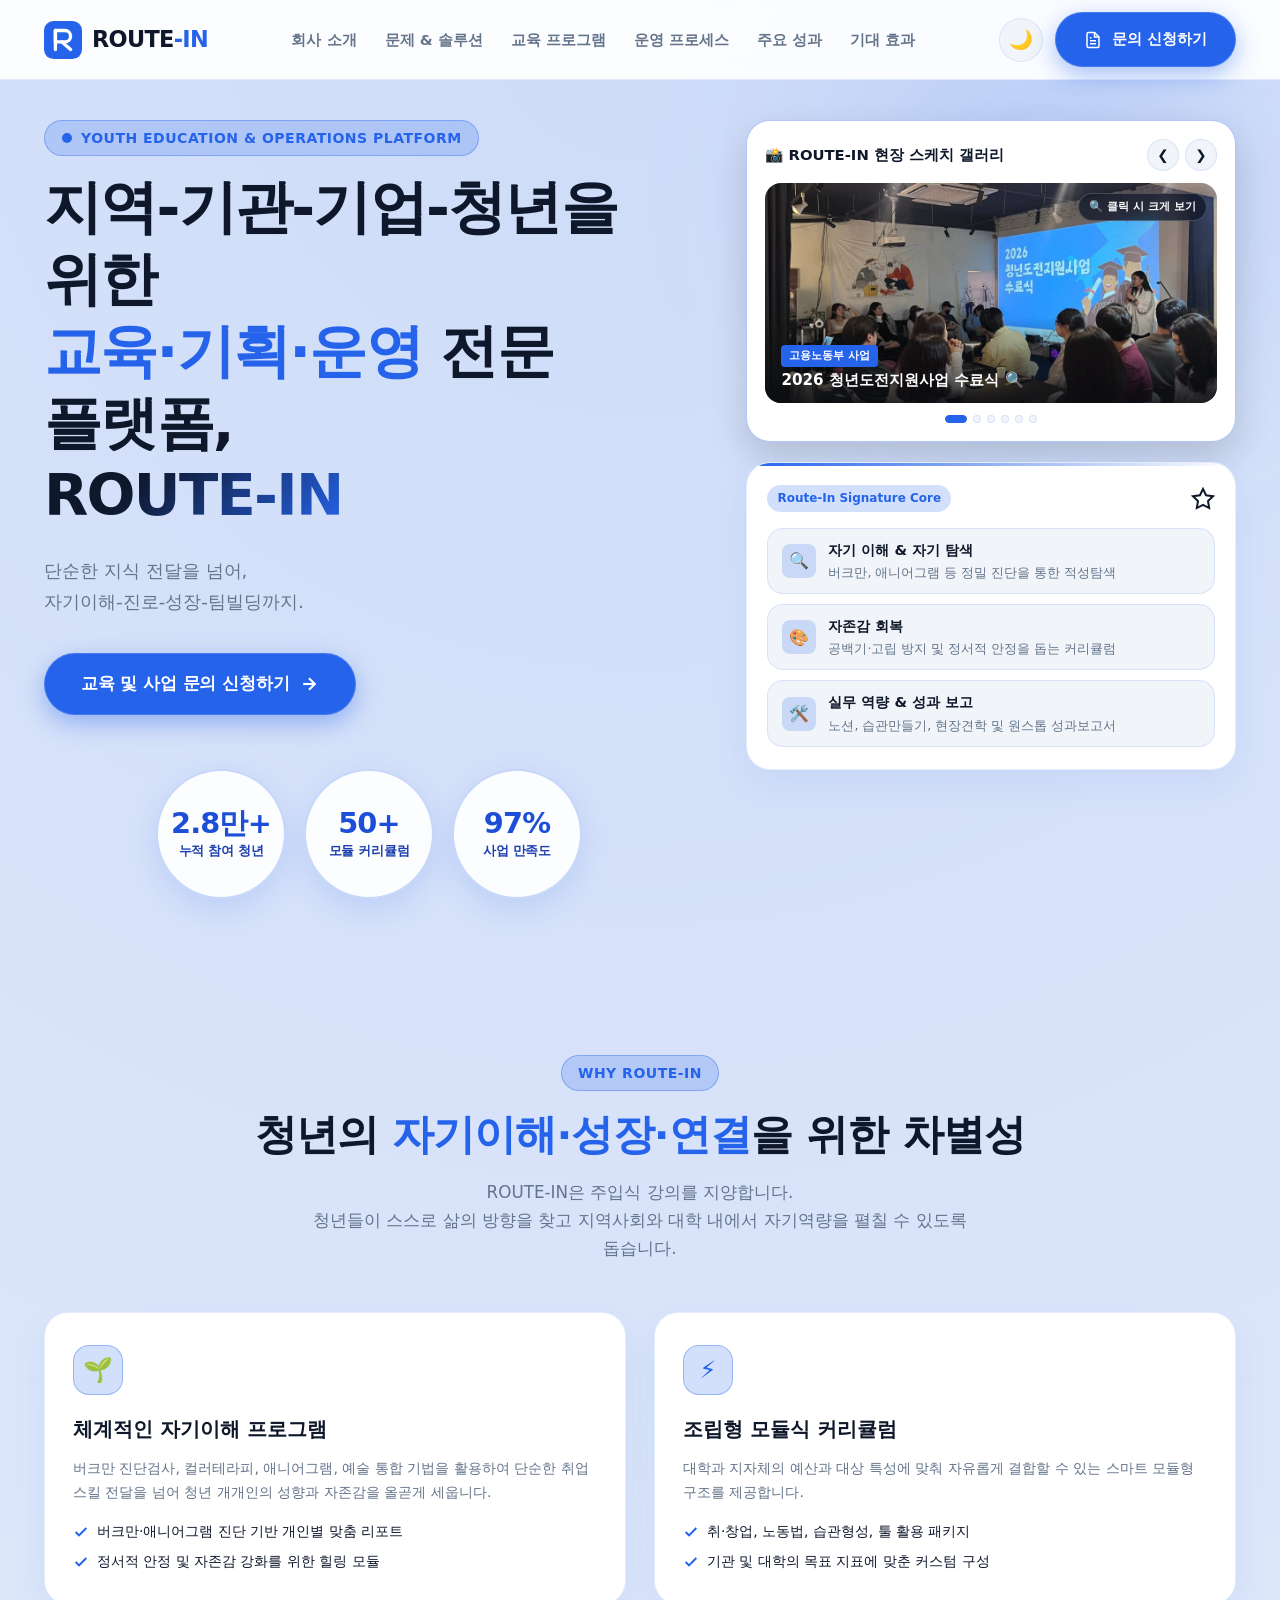
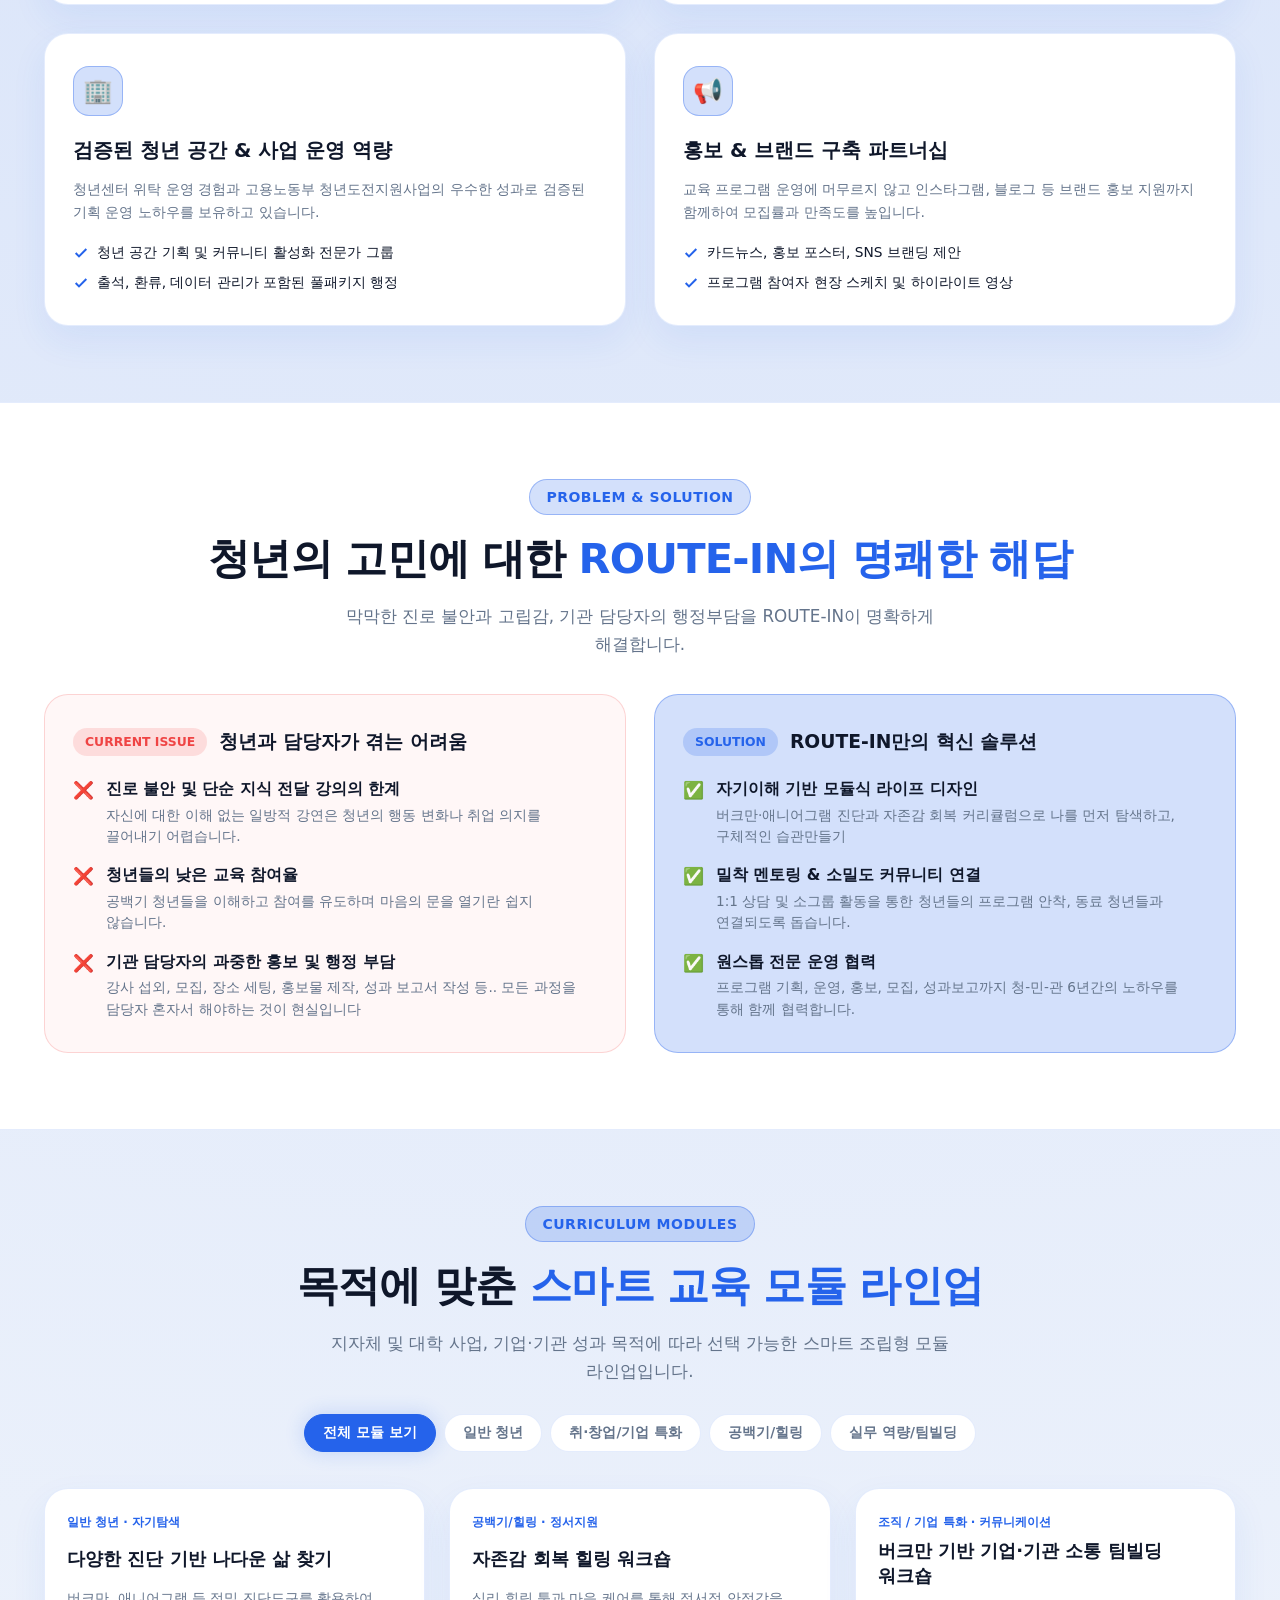
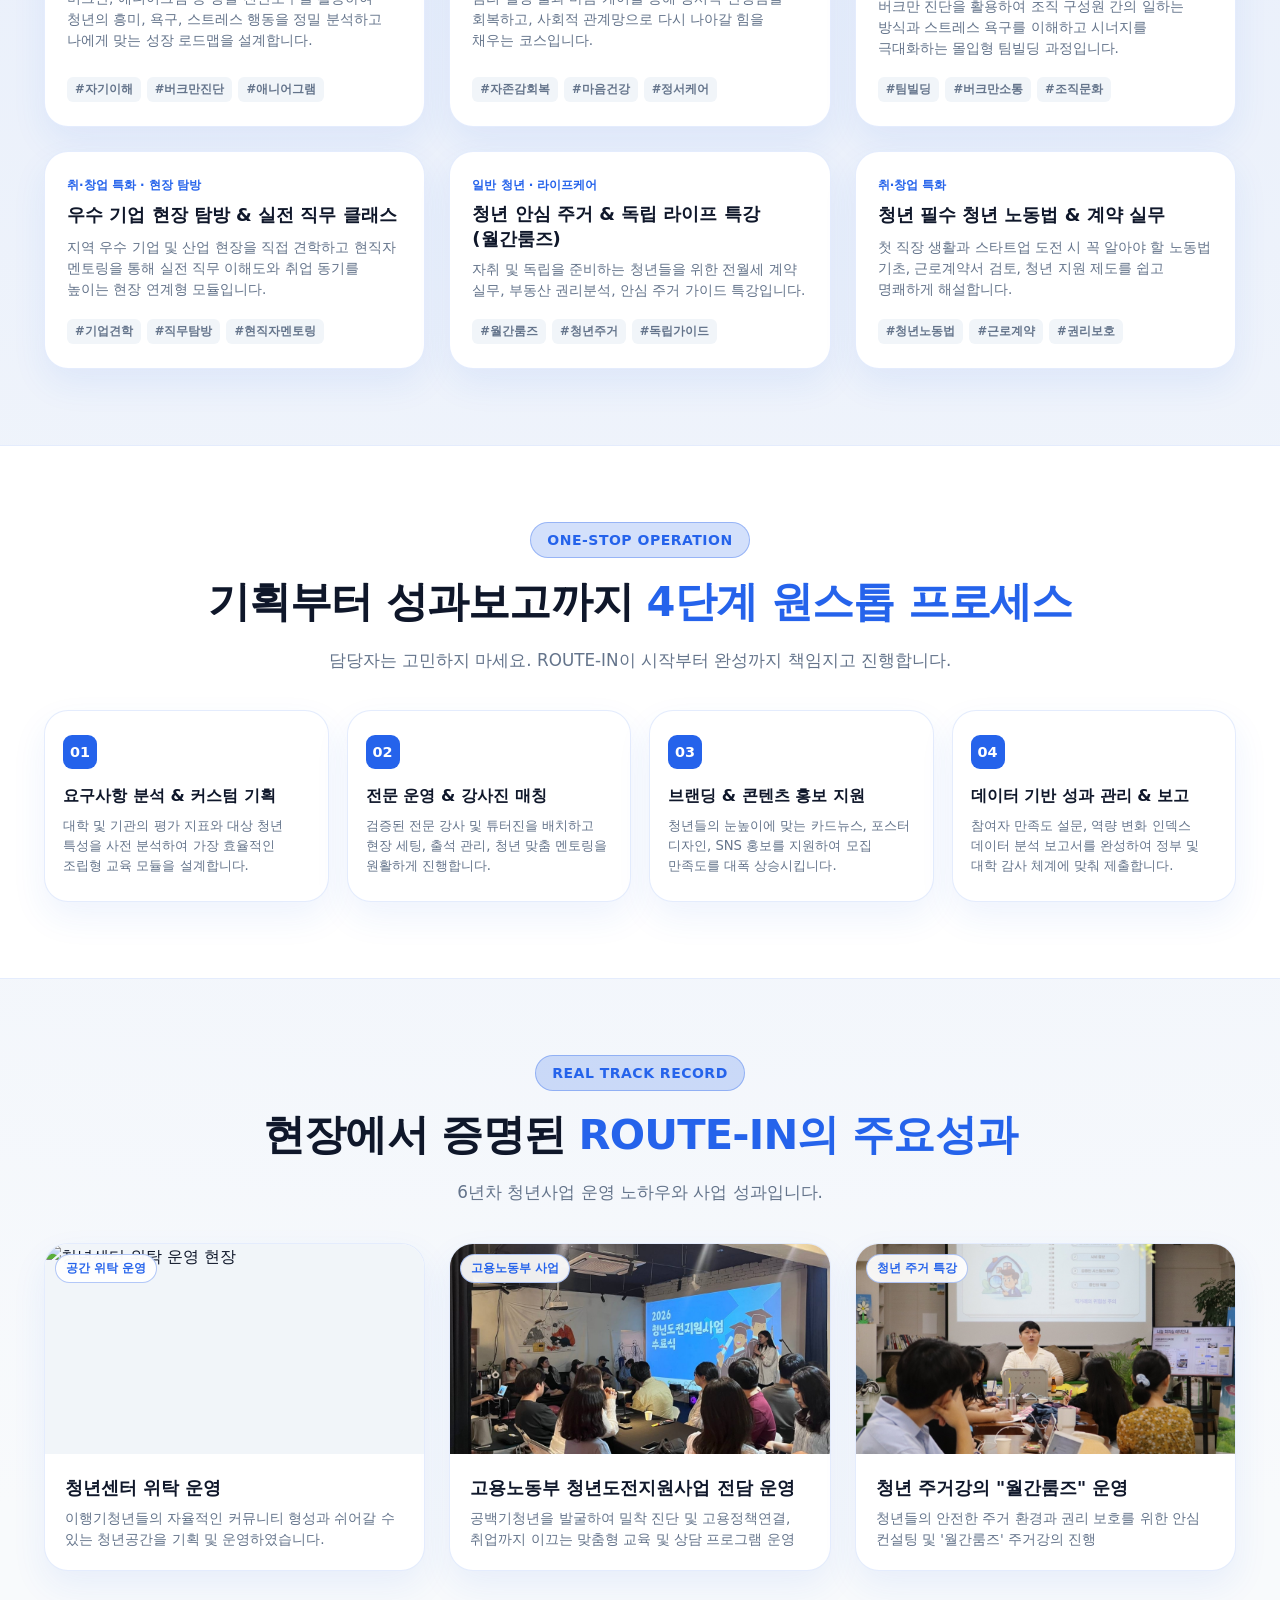
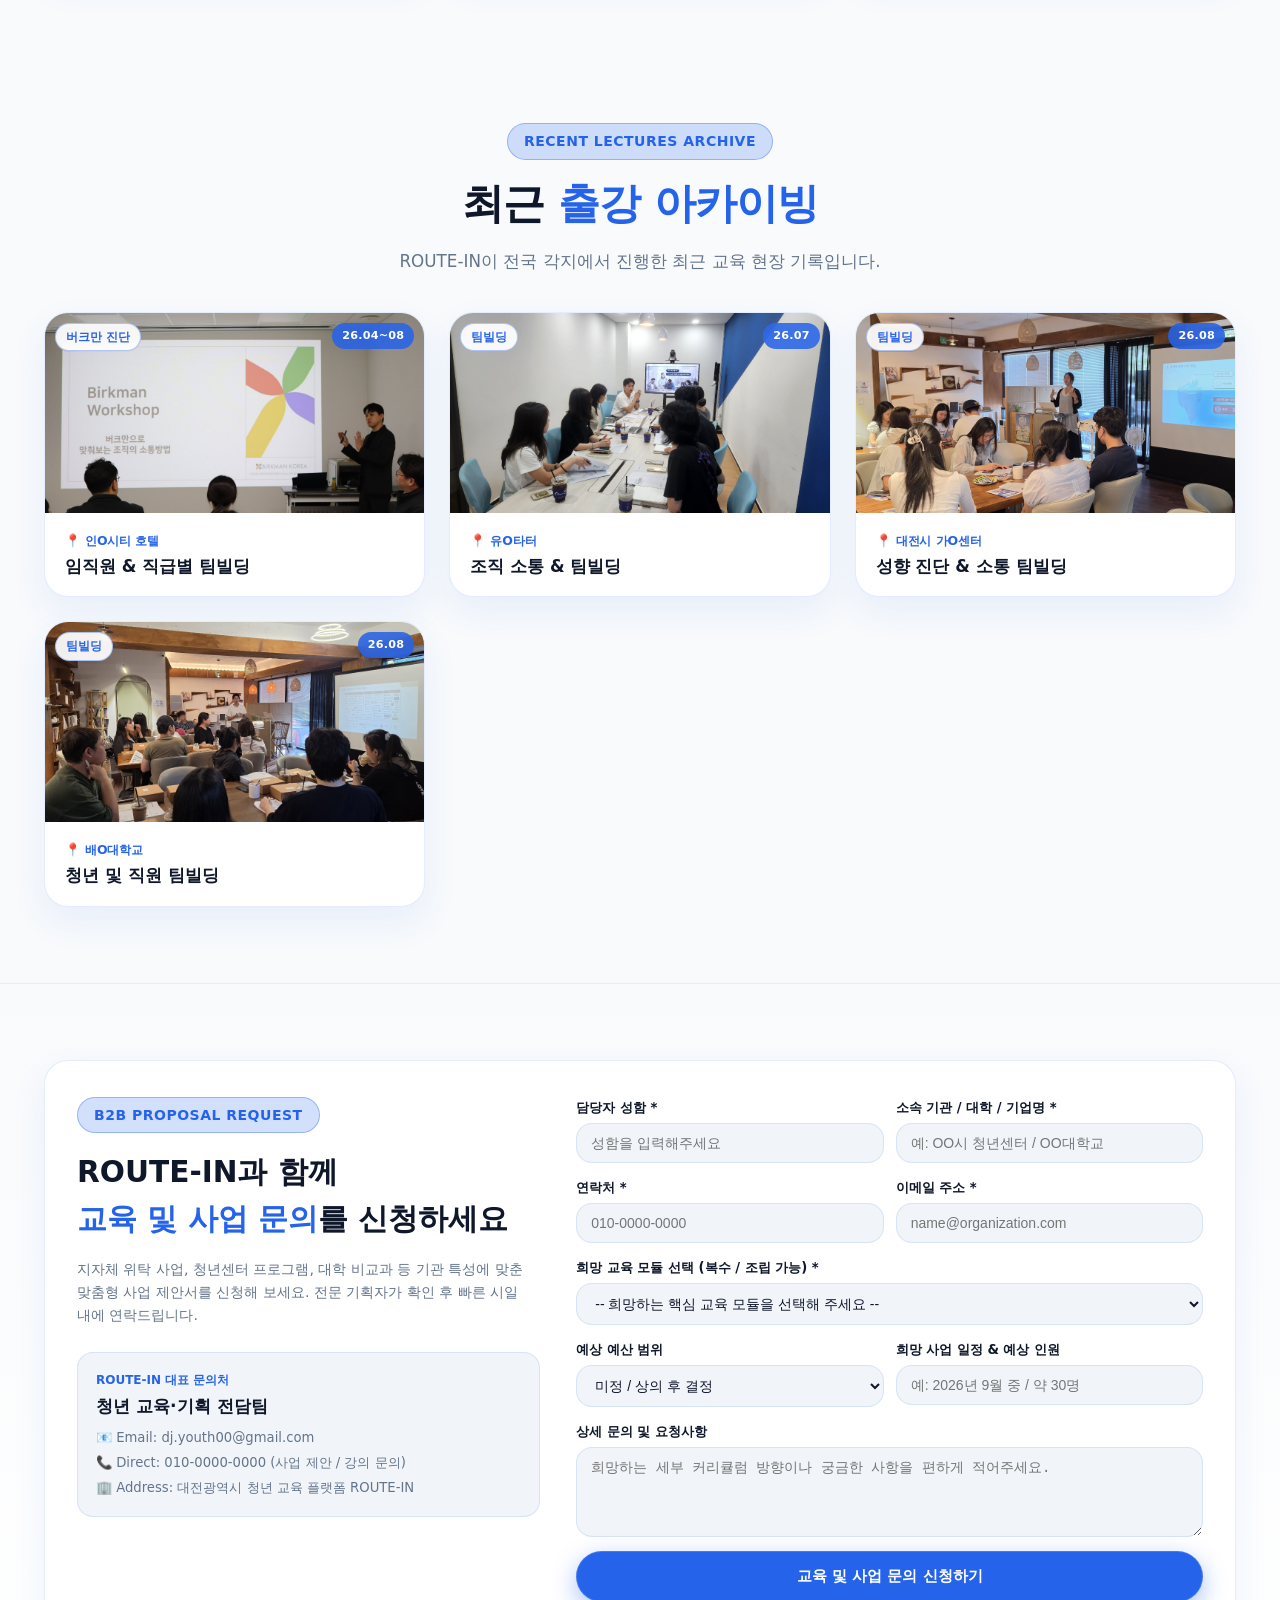
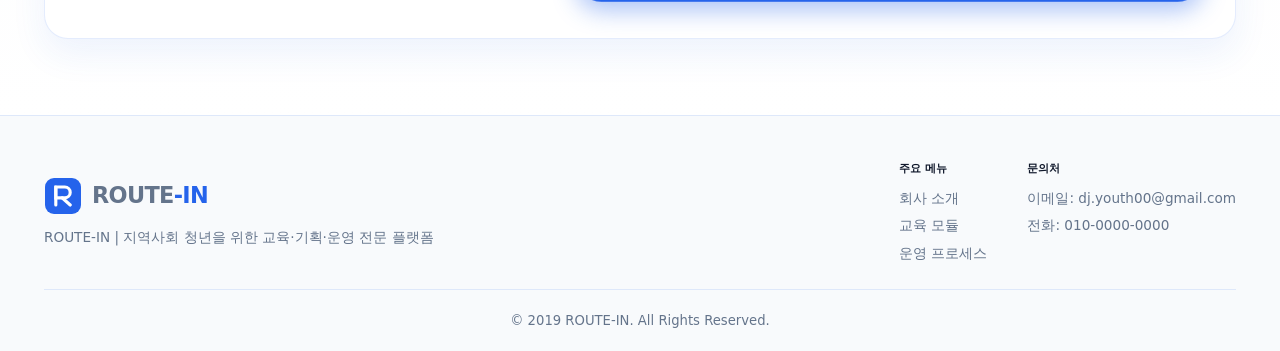
==== commit 32592645: "feat: 최근 출강 아카이빙 4호 등록 (배O대학교 청년 및 직원 팀빌딩 26.08)" ====
--- a/index.html
+++ b/index.html
@@ -630,6 +630,20 @@
           </div>
         </div>
 
+        <!-- [4] 배O대학교 청년 및 직원 팀빌딩 -->
+        <div class="archive-card">
+          <div class="archive-img-box">
+            <span class="archive-category">팀빌딩</span>
+            <span class="archive-date">26.08</span>
+            <img src="images/archive_04_pai_chai_univ_teambuilding.jpg" alt="배O대학교 청년 및 직원 팀빌딩 현장">
+          </div>
+          <div class="archive-info">
+            <p class="archive-org">📍 배O대학교</p>
+            <h4>청년 및 직원 팀빌딩</h4>
+          </div>
+        </div>
+
+
 
 
       </div>
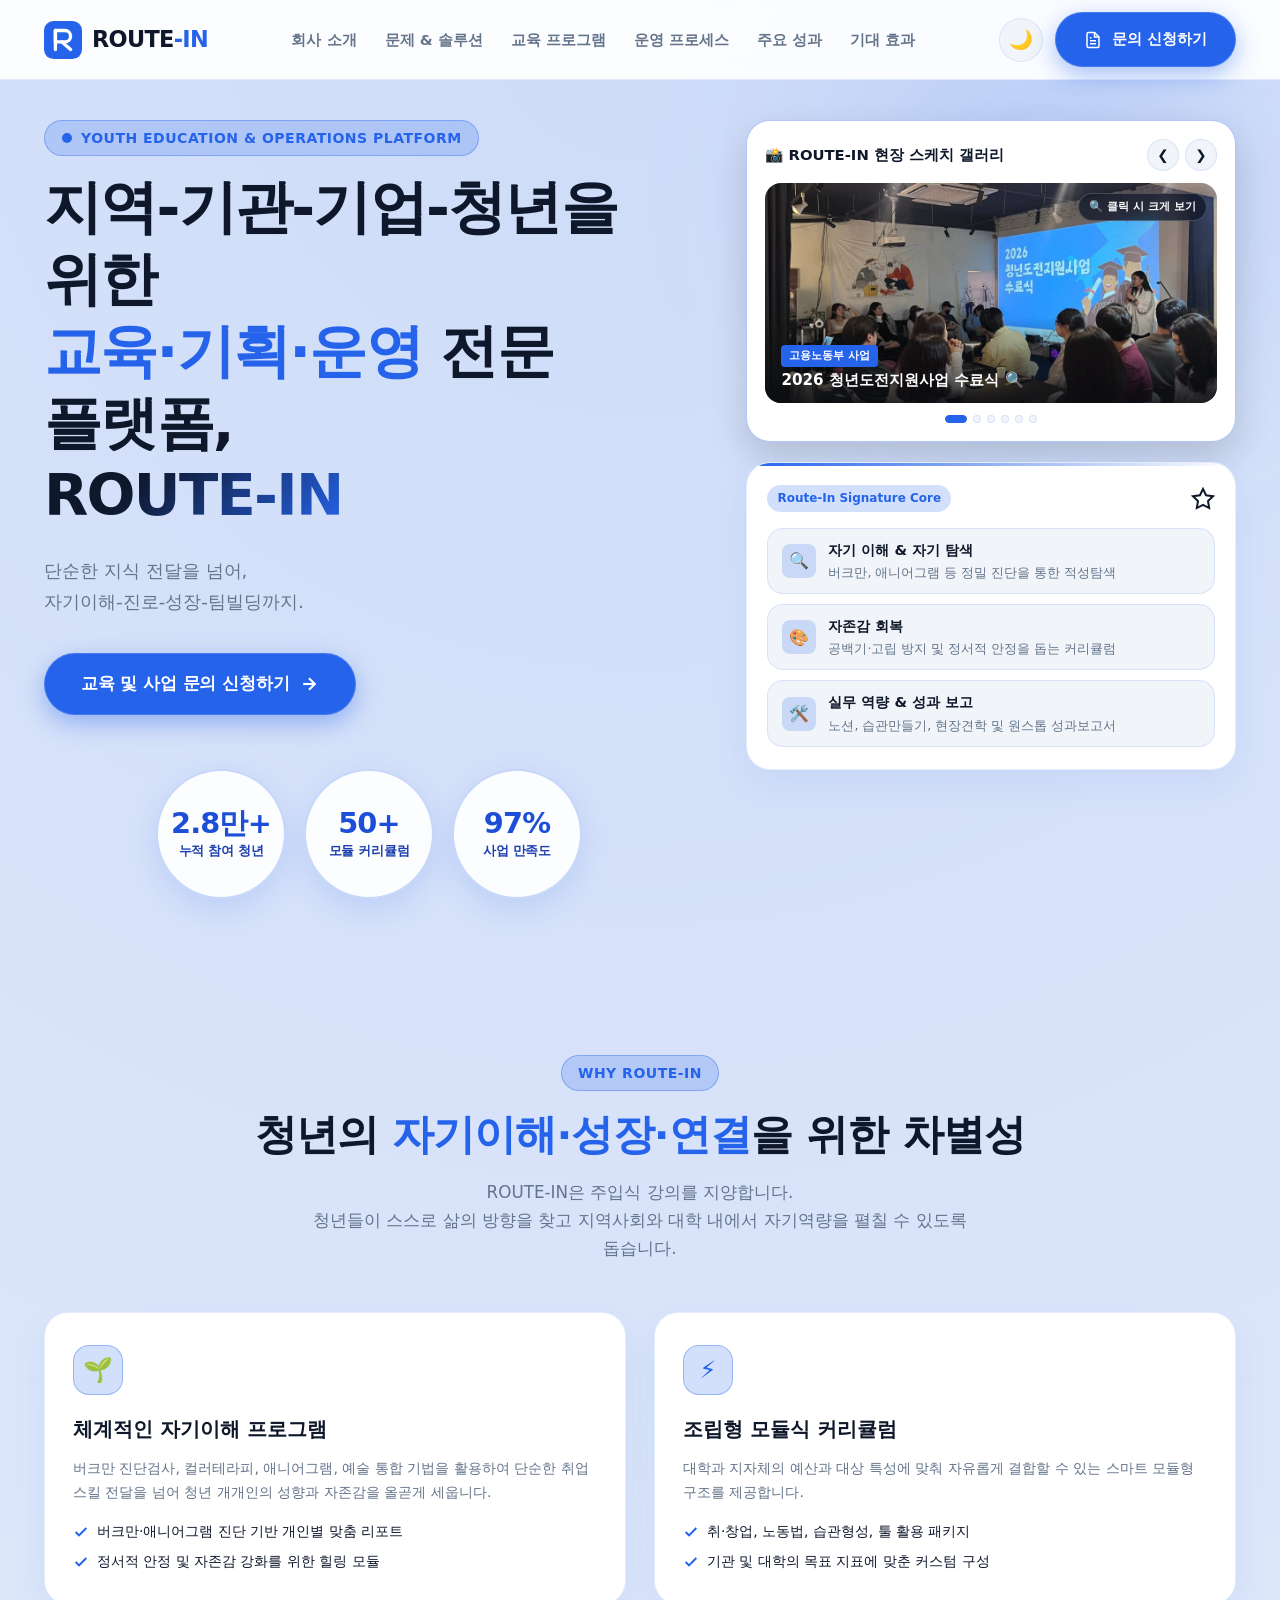
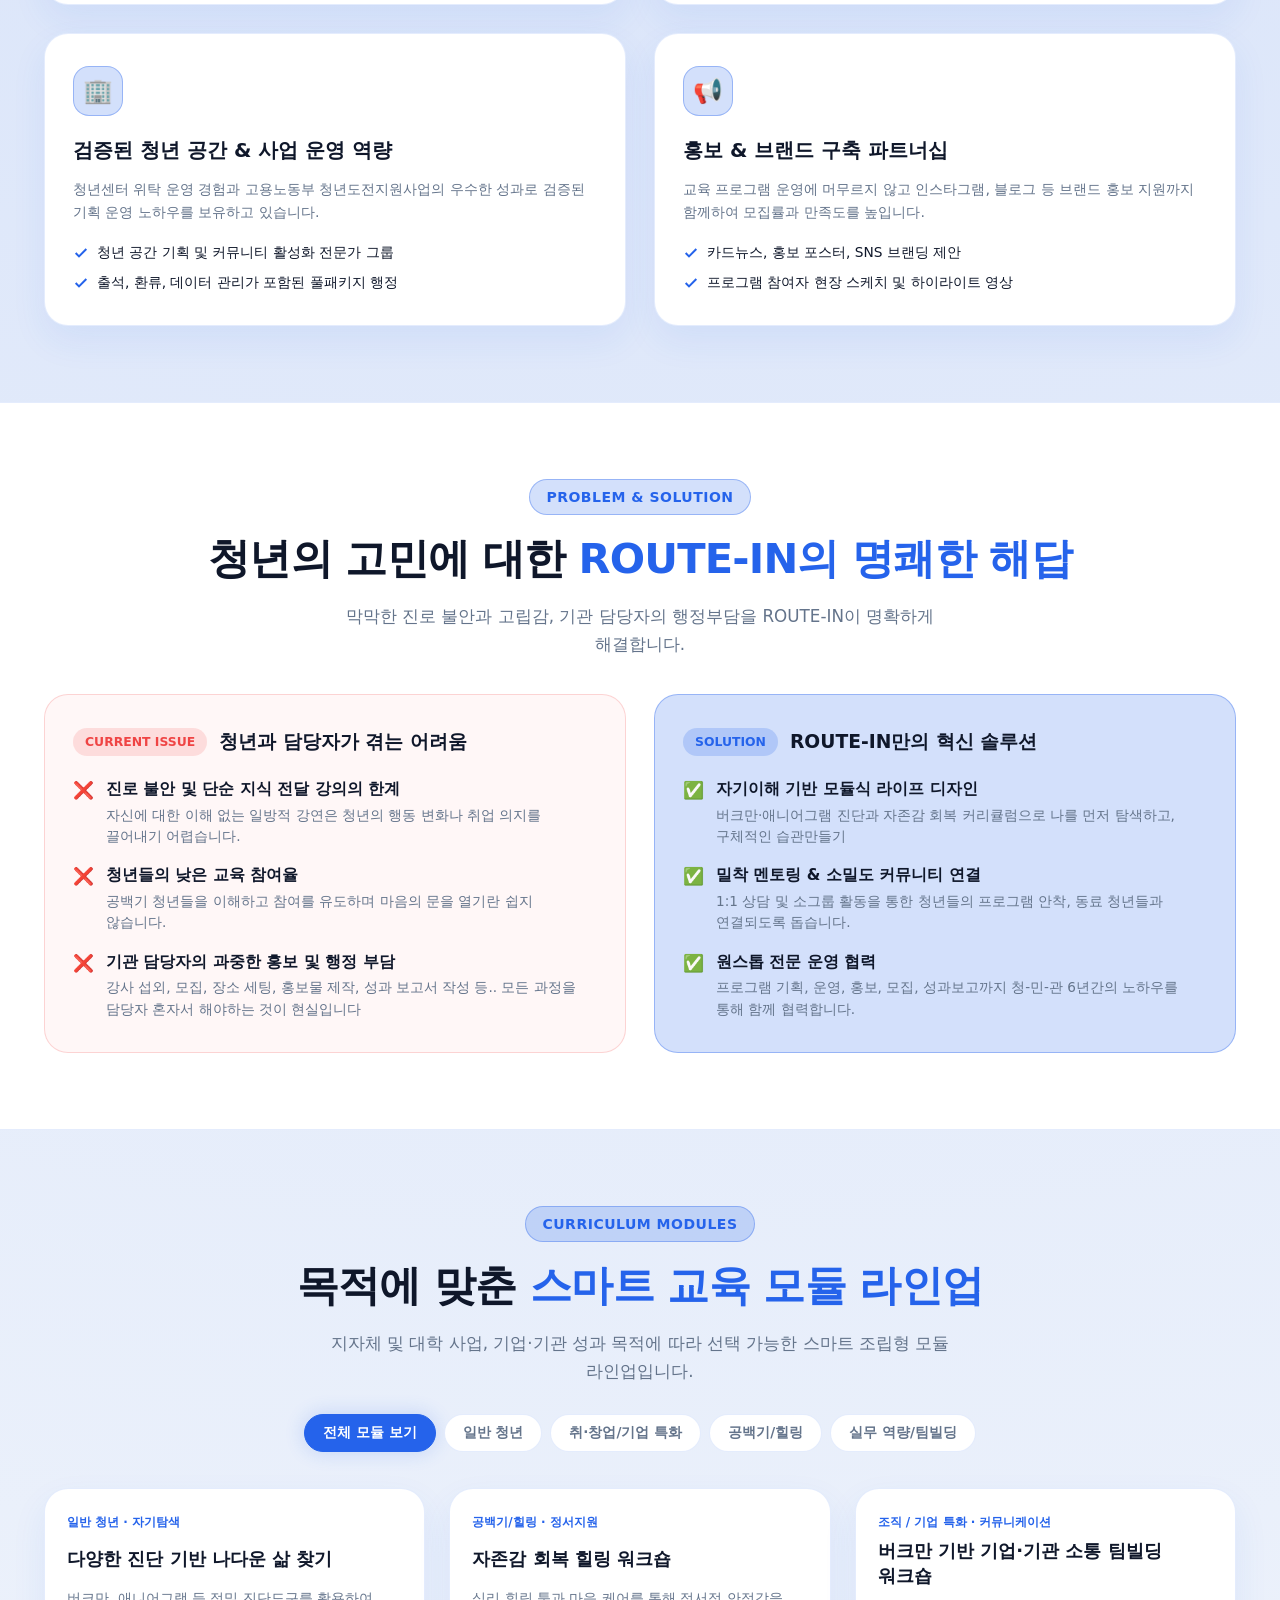
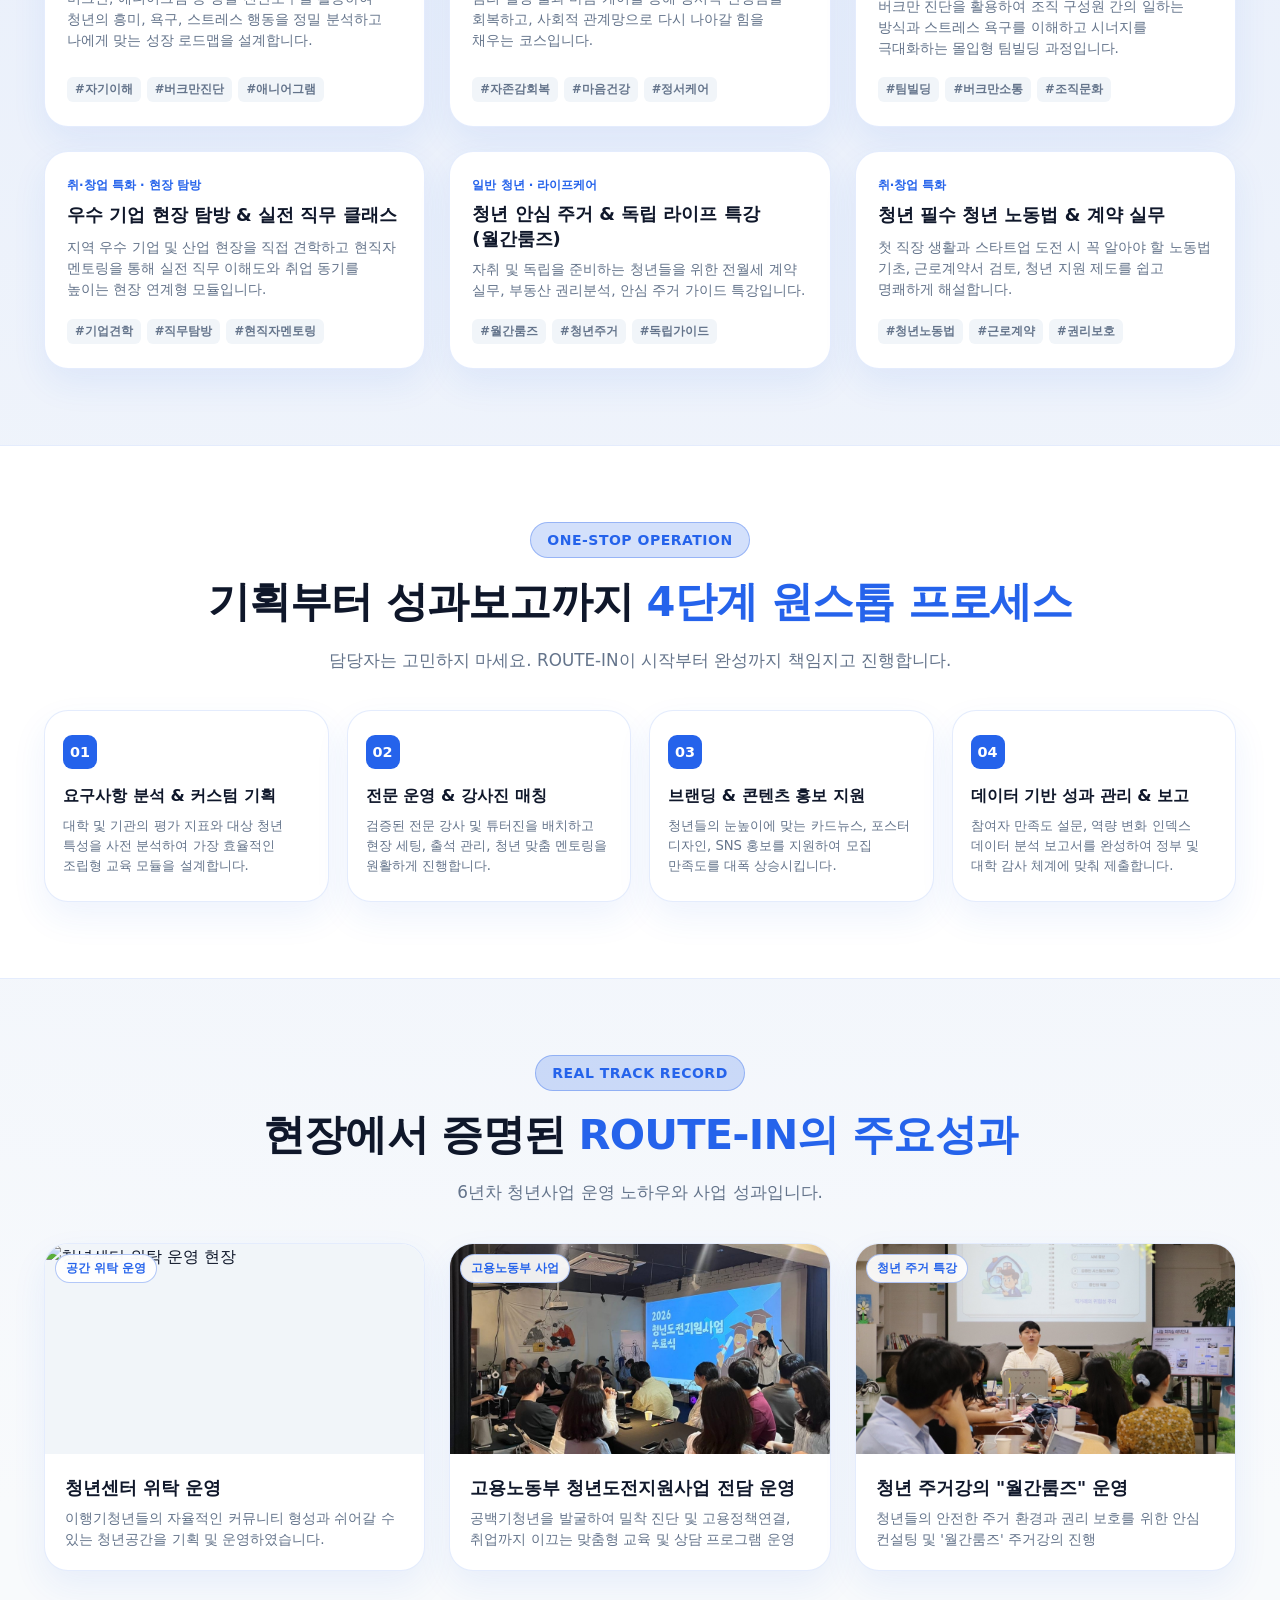
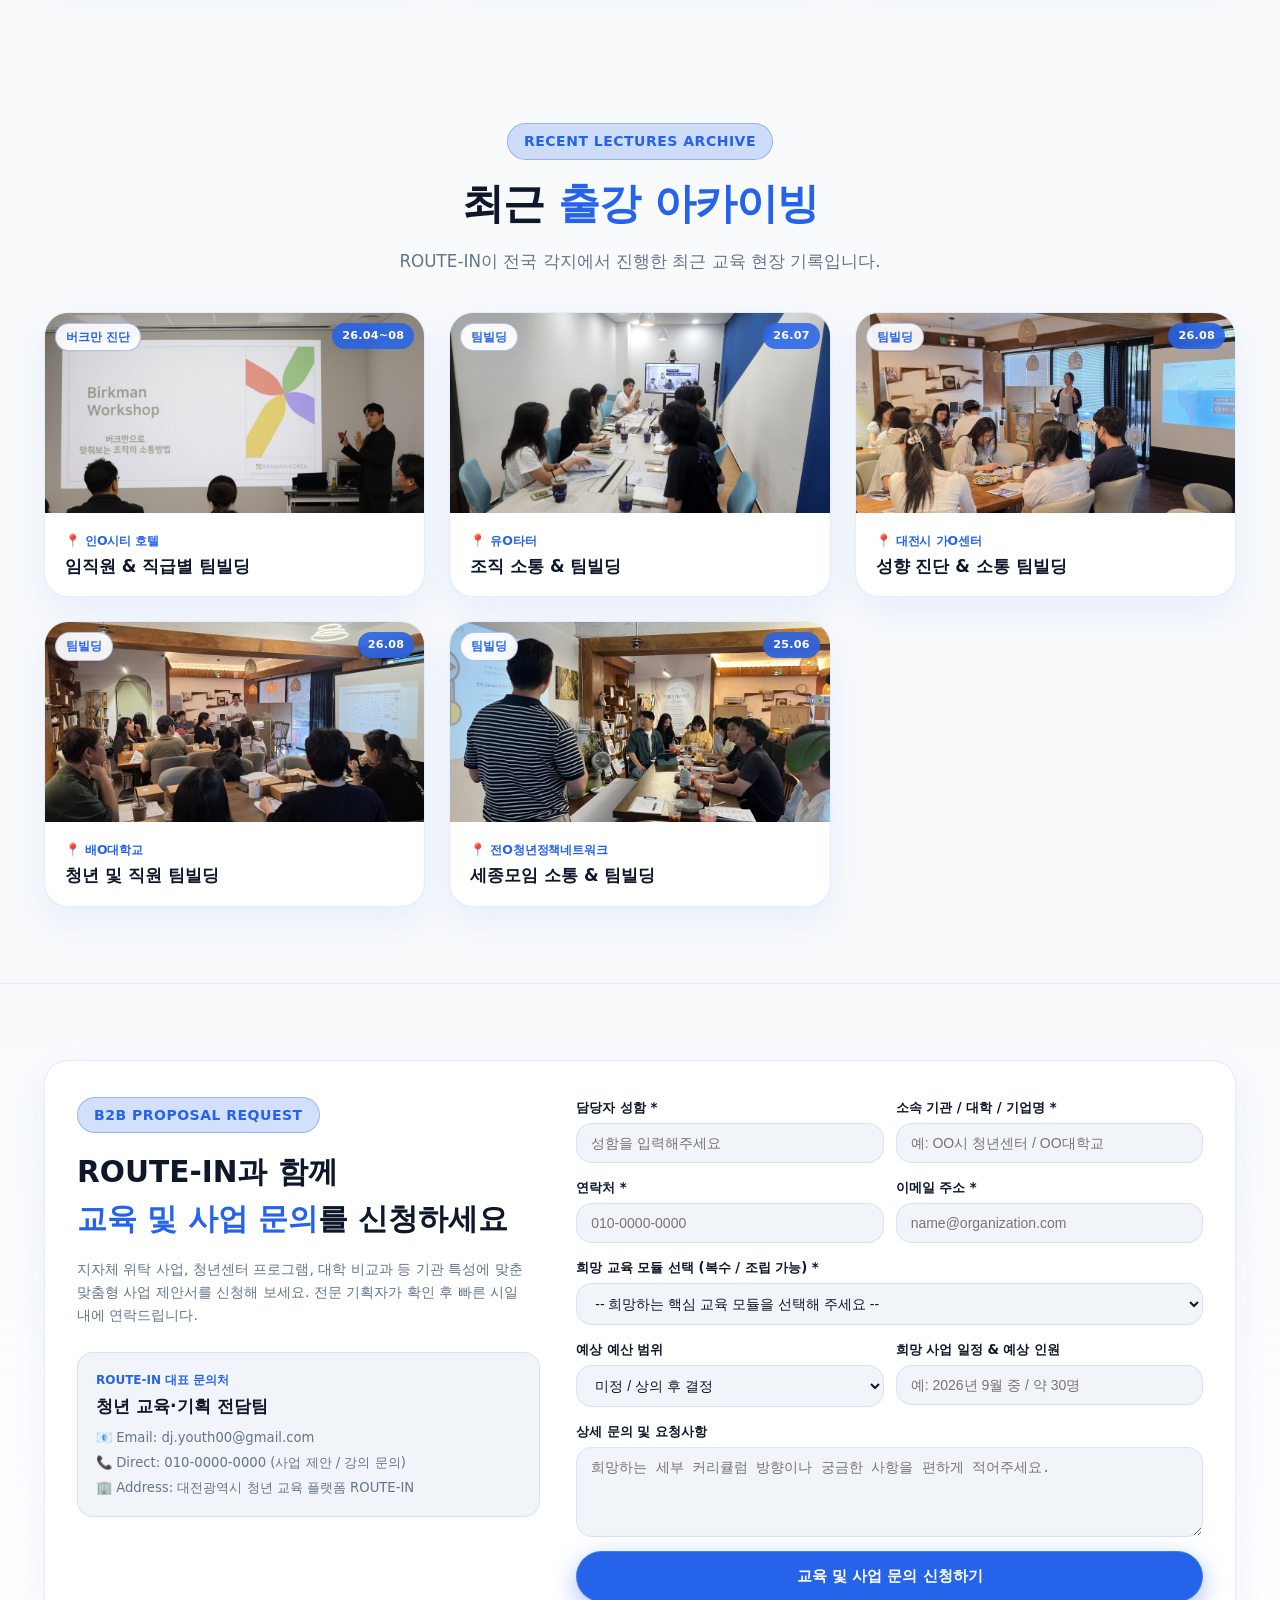
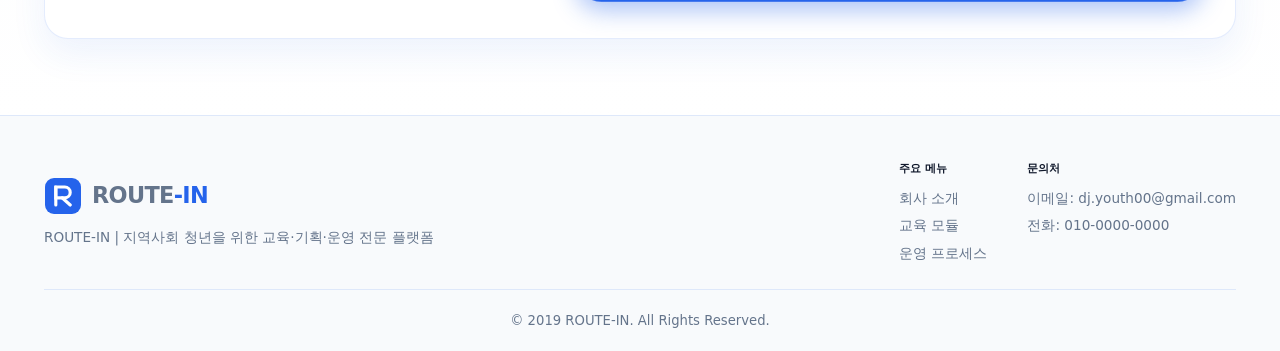
==== commit b4fee940: "feat: 최근 출강 아카이빙 5호 등록 (전O청년정책네트워크 세종모임 팀빌딩 25.06)" ====
--- a/index.html
+++ b/index.html
@@ -643,6 +643,20 @@
           </div>
         </div>
 
+        <!-- [5] 전O청년정책네트워크 세종모임 팀빌딩 -->
+        <div class="archive-card">
+          <div class="archive-img-box">
+            <span class="archive-category">팀빌딩</span>
+            <span class="archive-date">25.06</span>
+            <img src="images/archive_05_youth_policy_network.jpg" alt="전O청년정책네트워크 세종모임 팀빌딩 현장">
+          </div>
+          <div class="archive-info">
+            <p class="archive-org">📍 전O청년정책네트워크</p>
+            <h4>세종모임 소통 & 팀빌딩</h4>
+          </div>
+        </div>
+
+
 
 
 
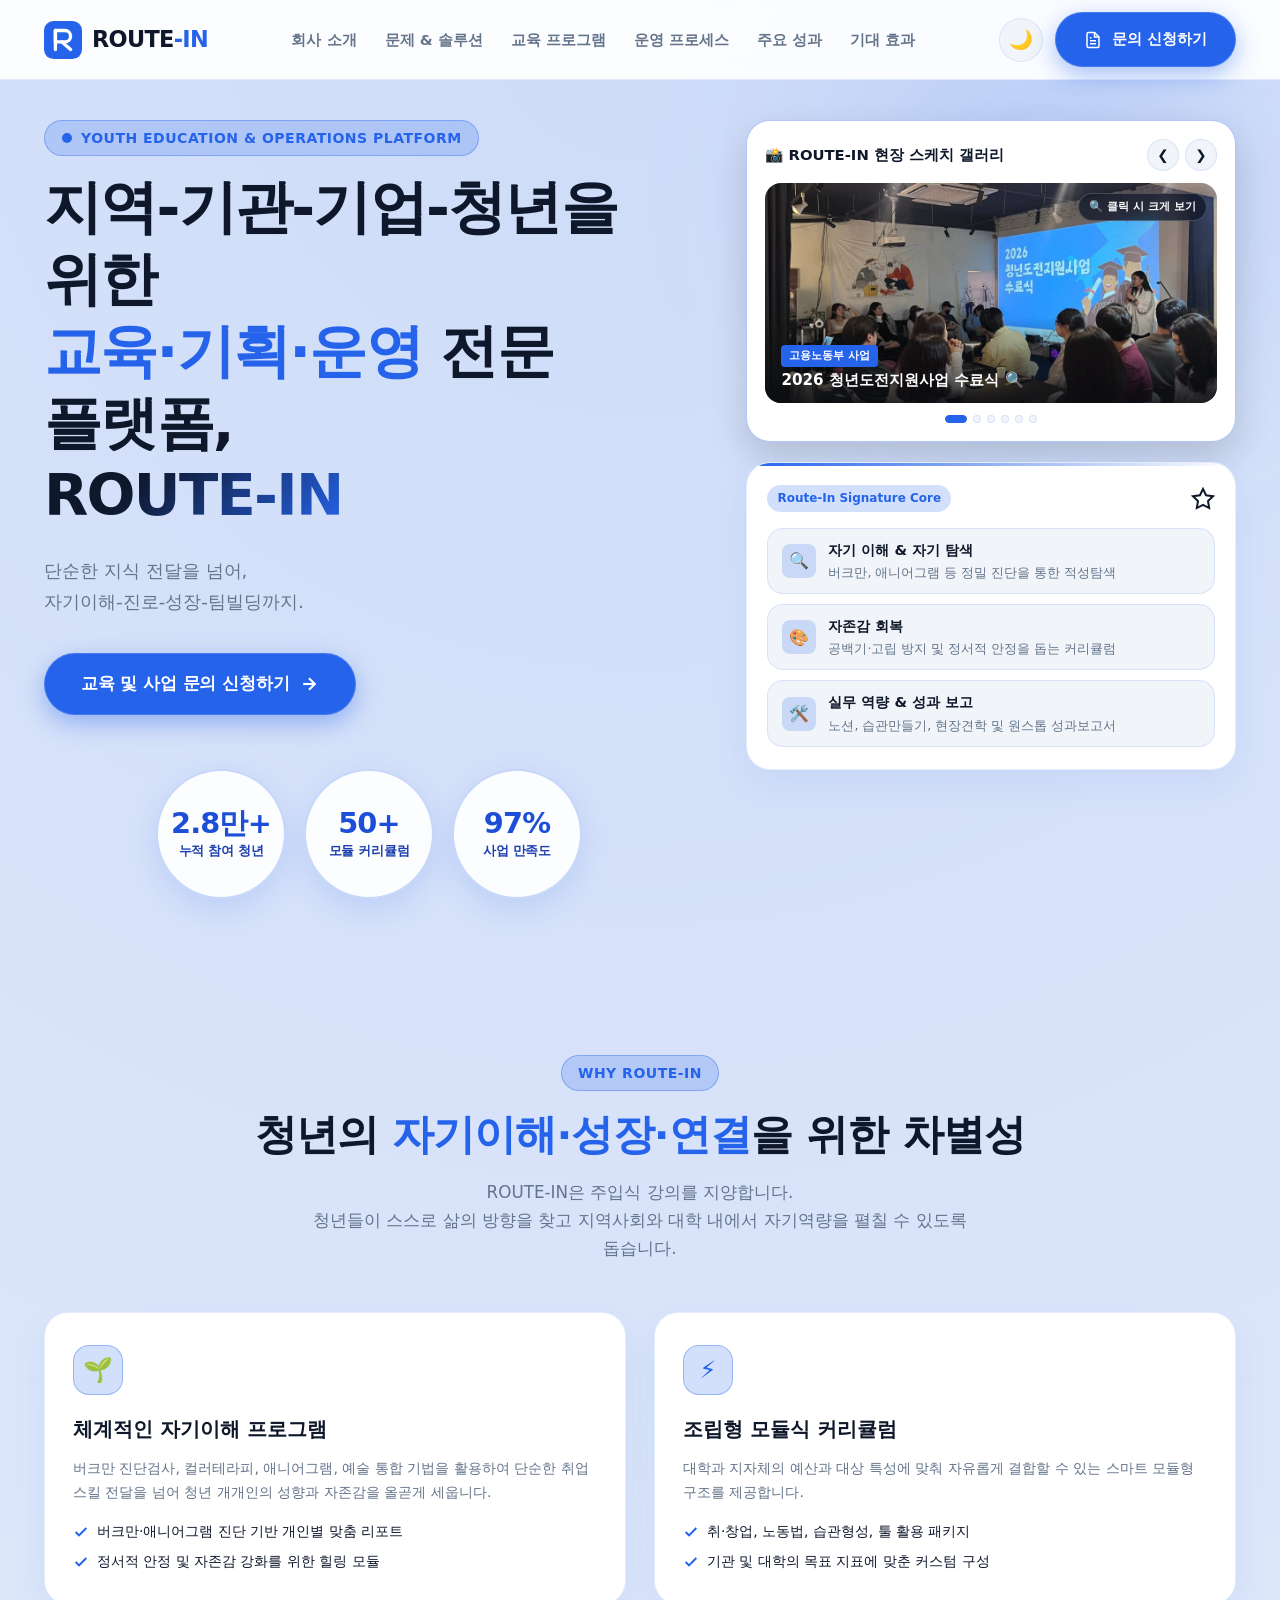
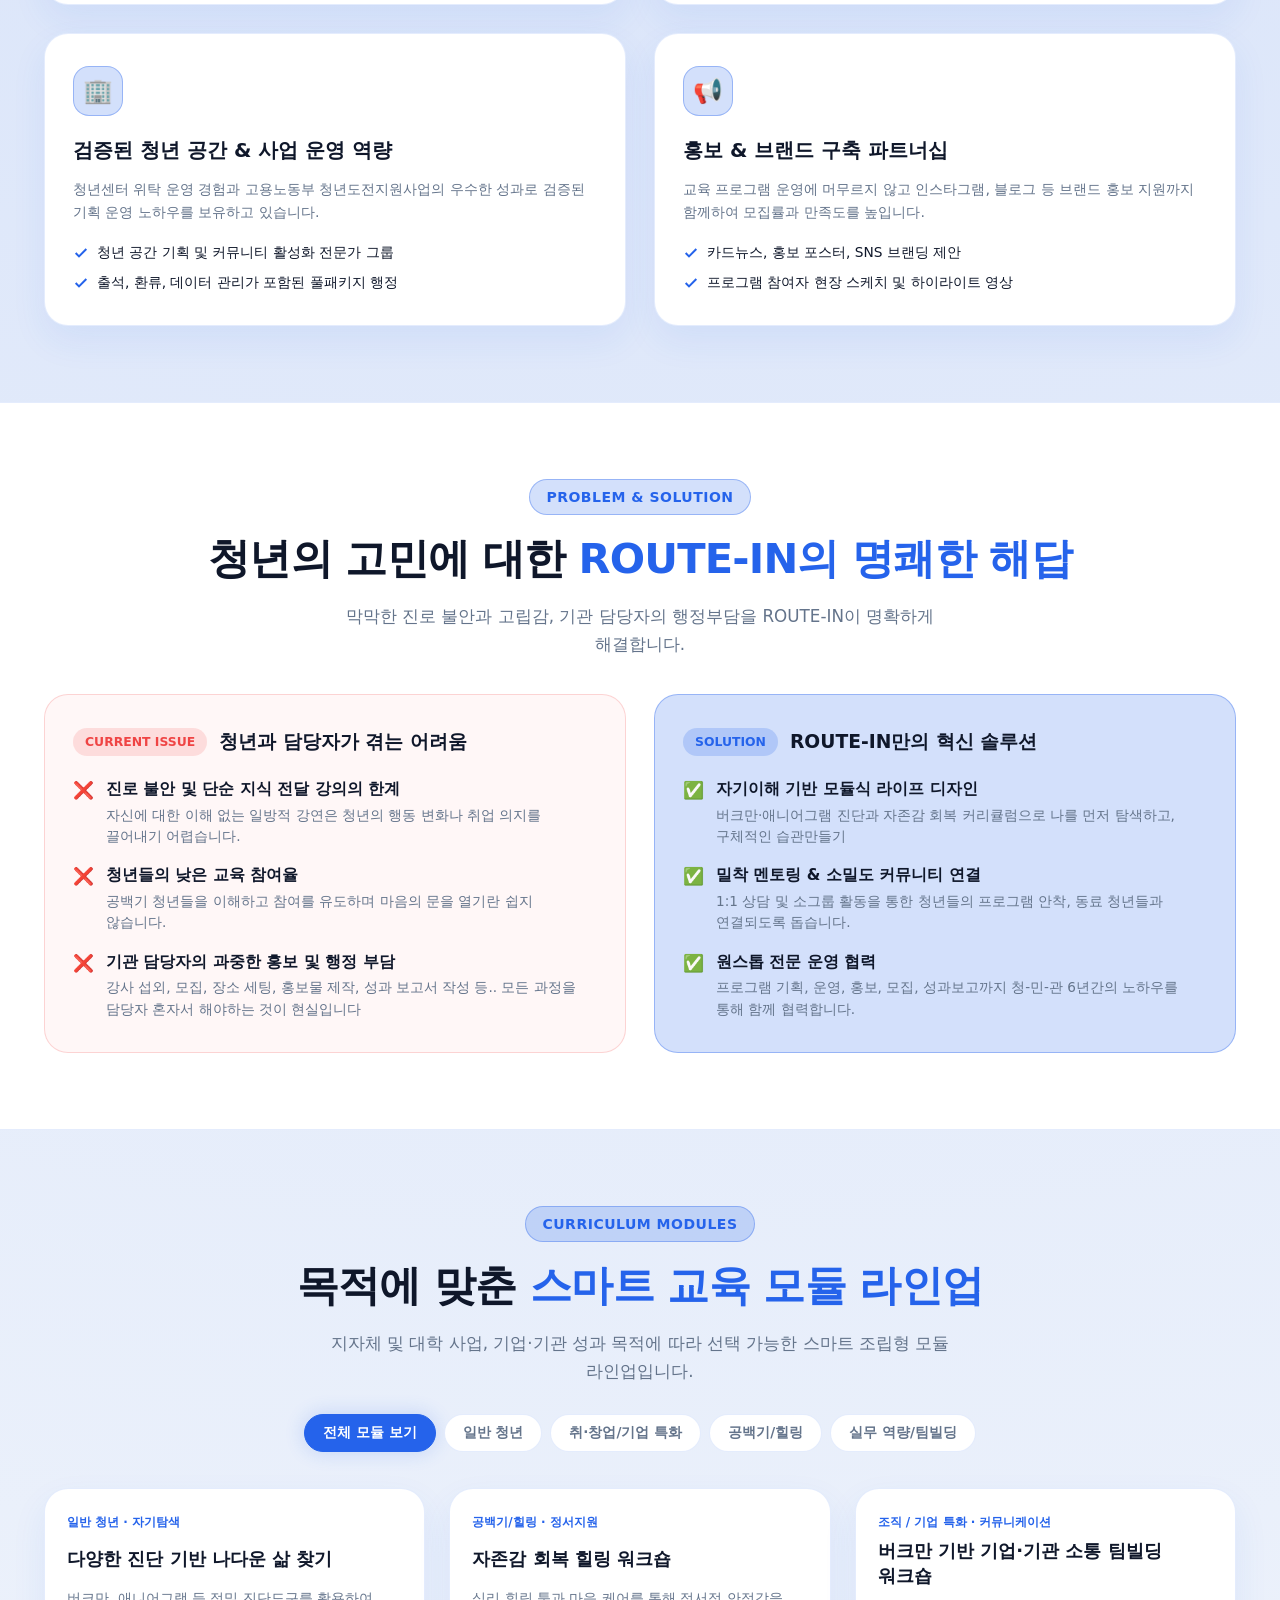
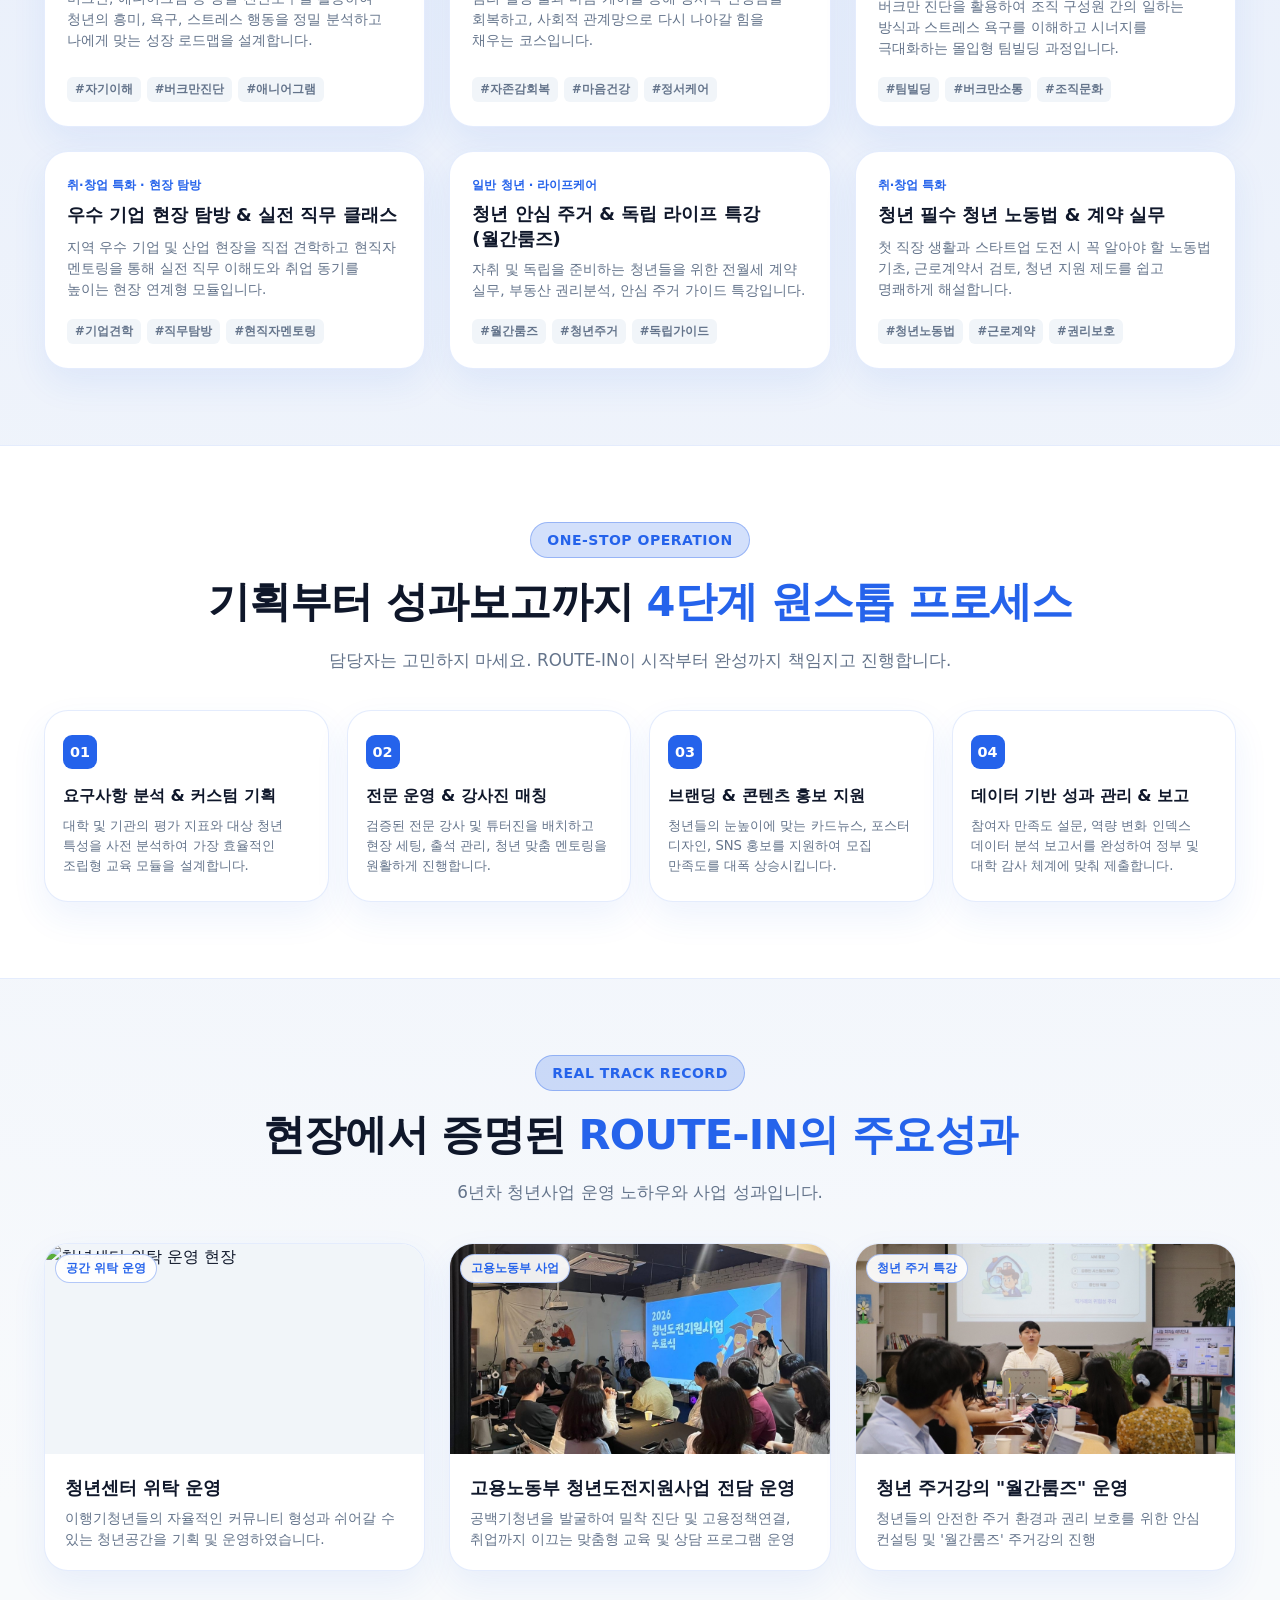
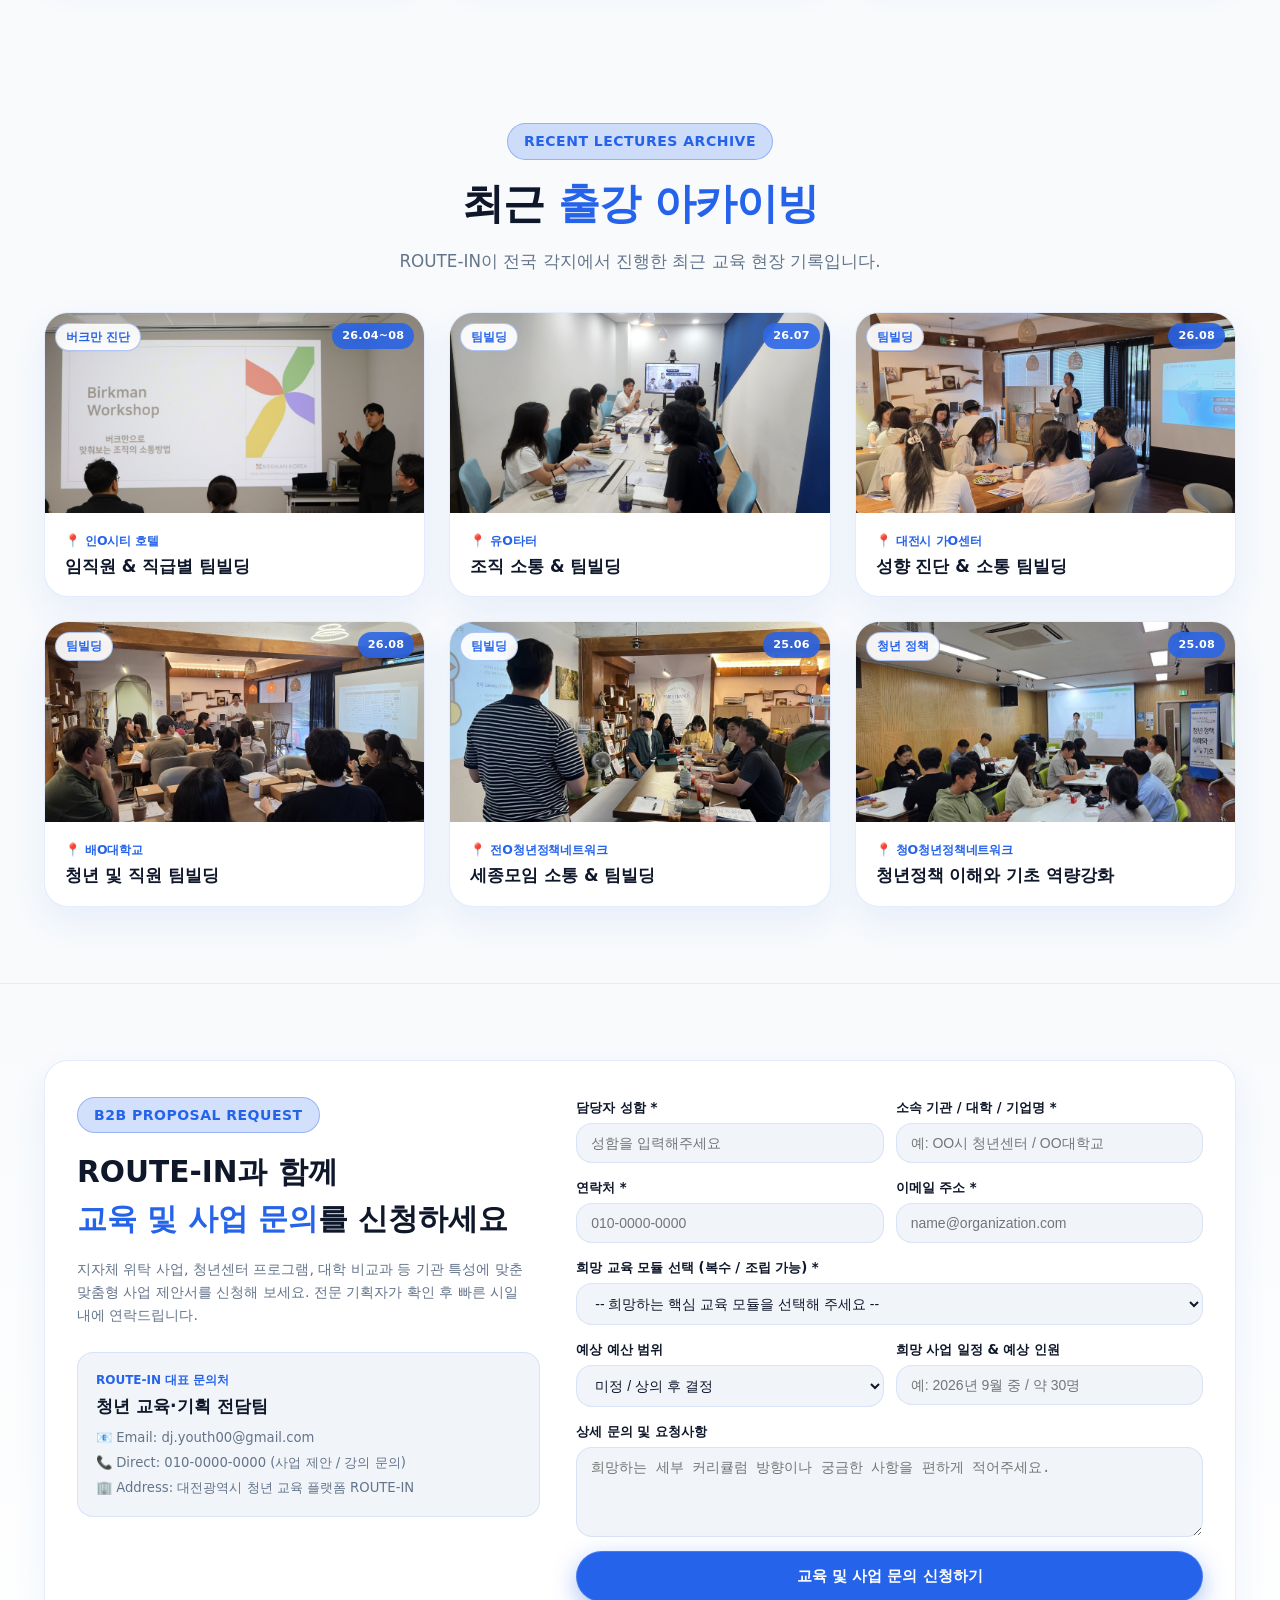
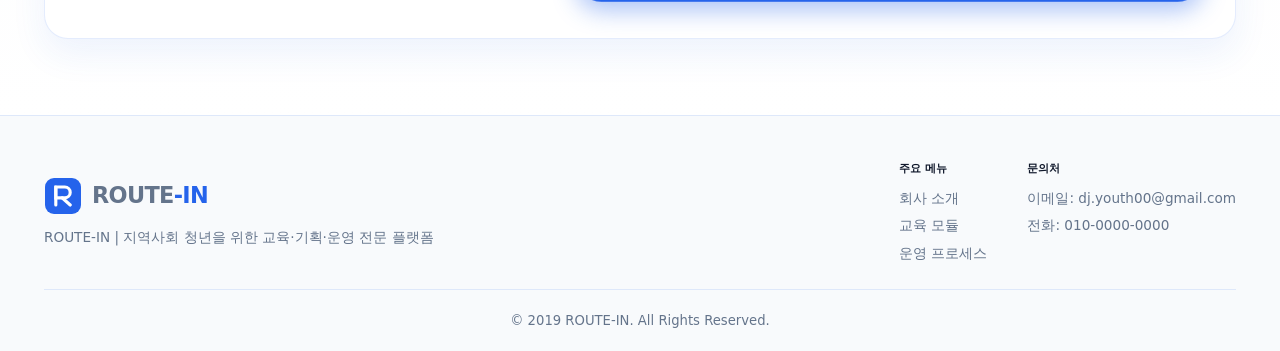
==== commit 9378474b: "feat: 최근 출강 아카이빙 6호 등록 (청O청년정책네트워크 청년정책교육 25.08) - 3x2 그리드 완성" ====
--- a/index.html
+++ b/index.html
@@ -656,6 +656,20 @@
           </div>
         </div>
 
+        <!-- [6] 청O청년정책네트워크 청년정책교육 -->
+        <div class="archive-card">
+          <div class="archive-img-box">
+            <span class="archive-category">청년 정책</span>
+            <span class="archive-date">25.08</span>
+            <img src="images/archive_06_cheongju_youth_policy.jpg" alt="청O청년정책네트워크 청년정책교육 현장">
+          </div>
+          <div class="archive-info">
+            <p class="archive-org">📍 청O청년정책네트워크</p>
+            <h4>청년정책 이해와 기초 역량강화</h4>
+          </div>
+        </div>
+
+
 
 
 
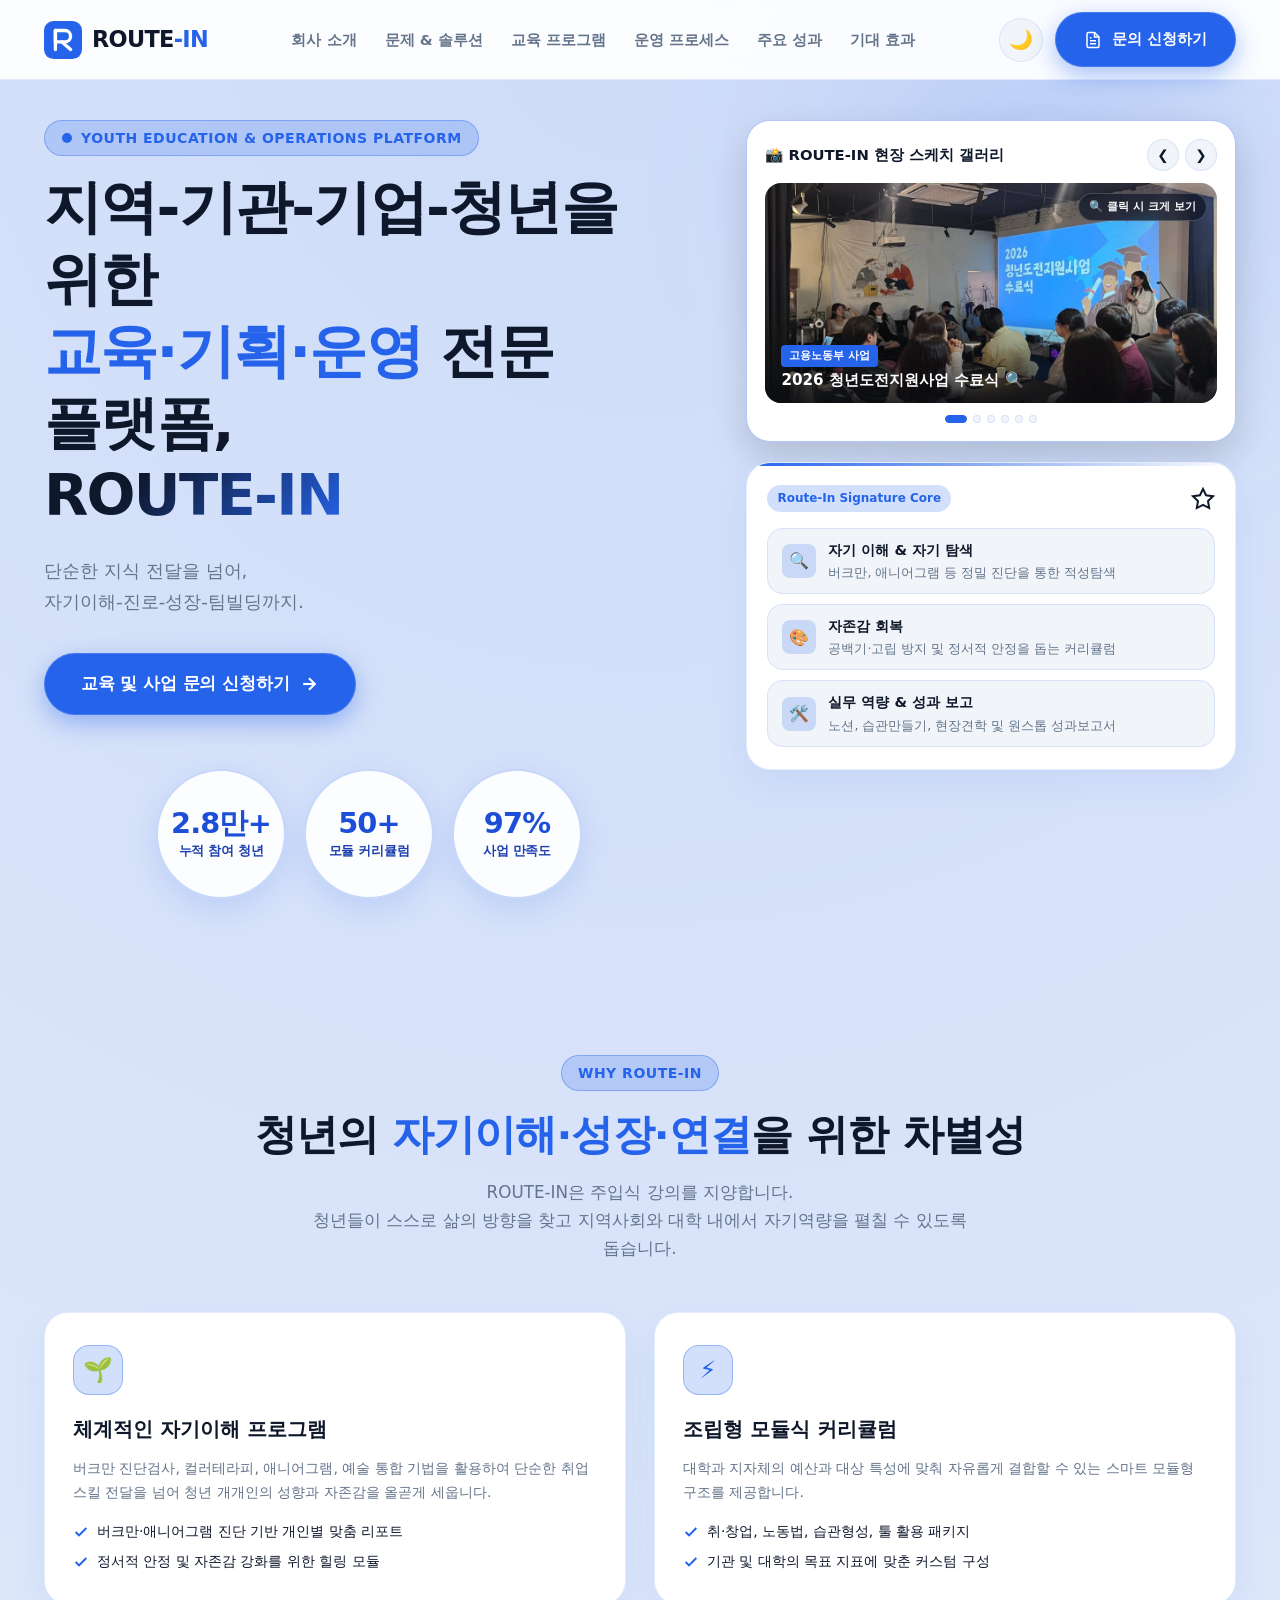
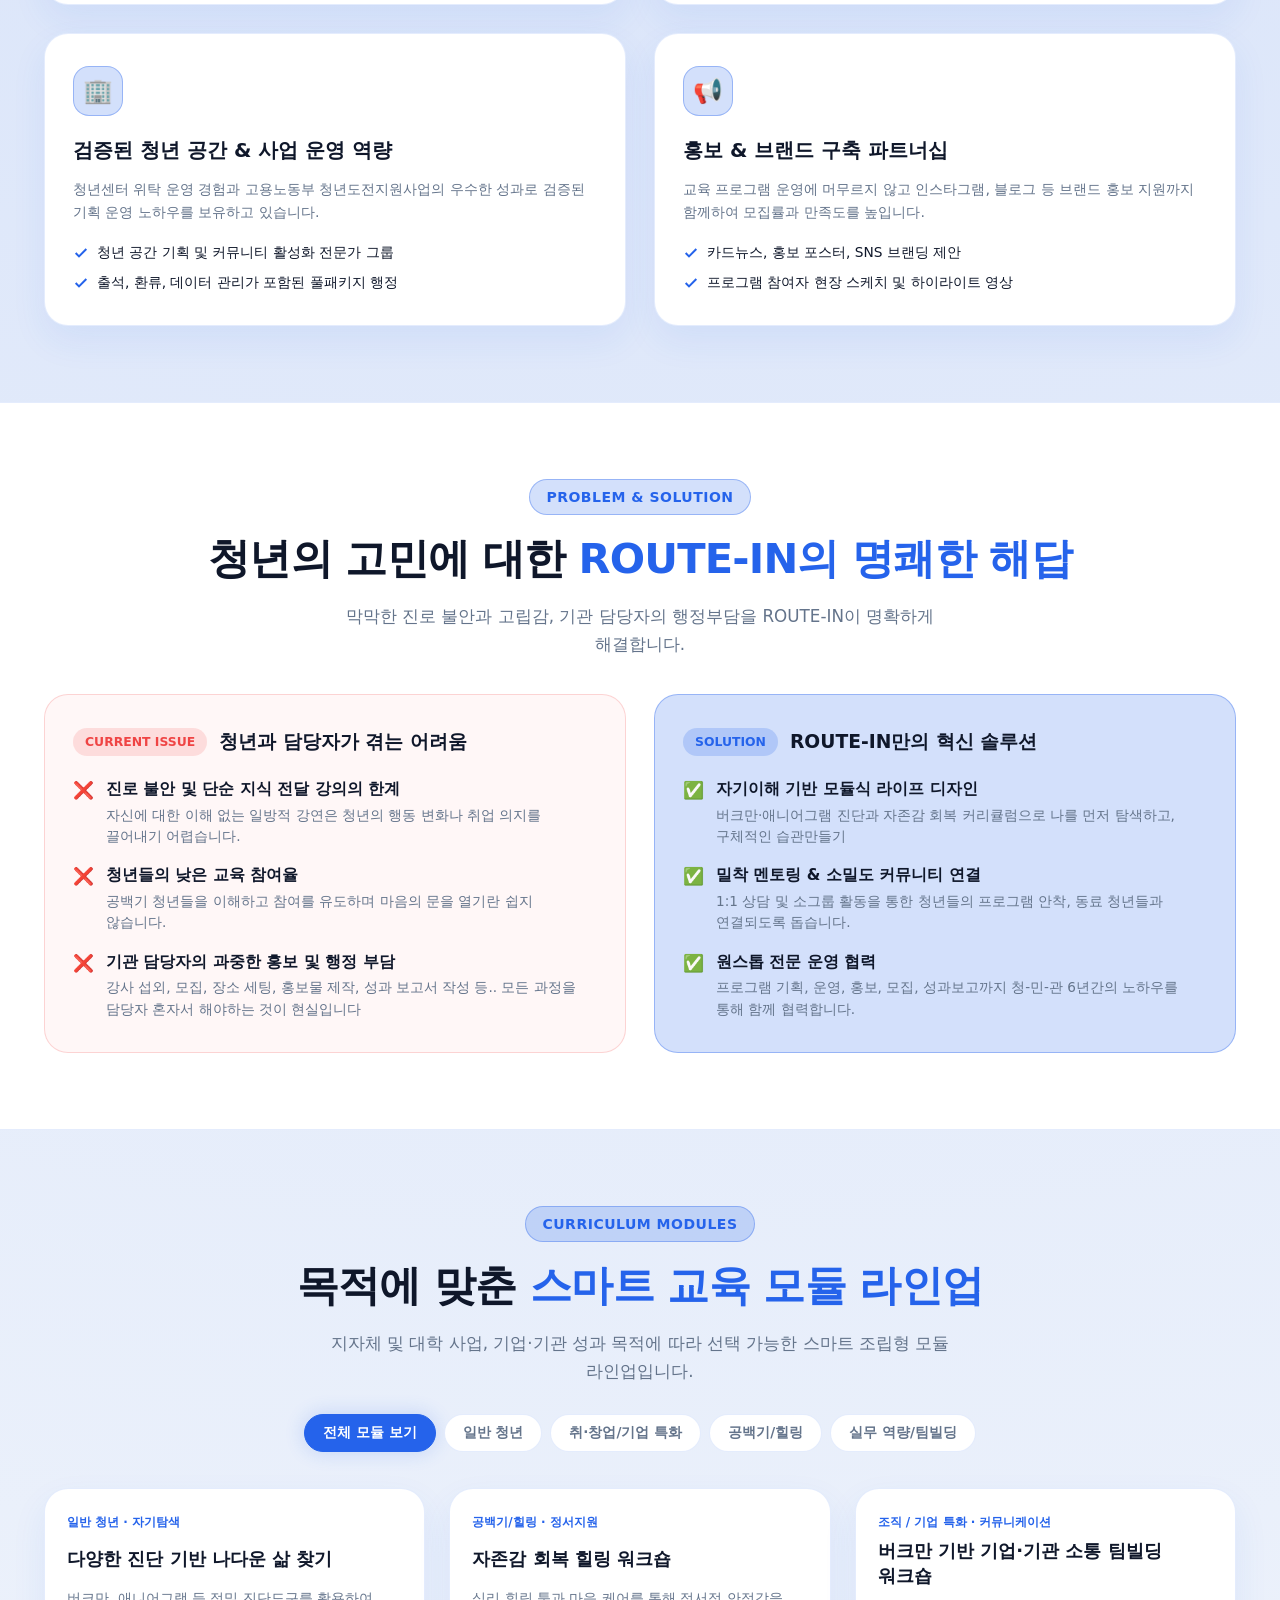
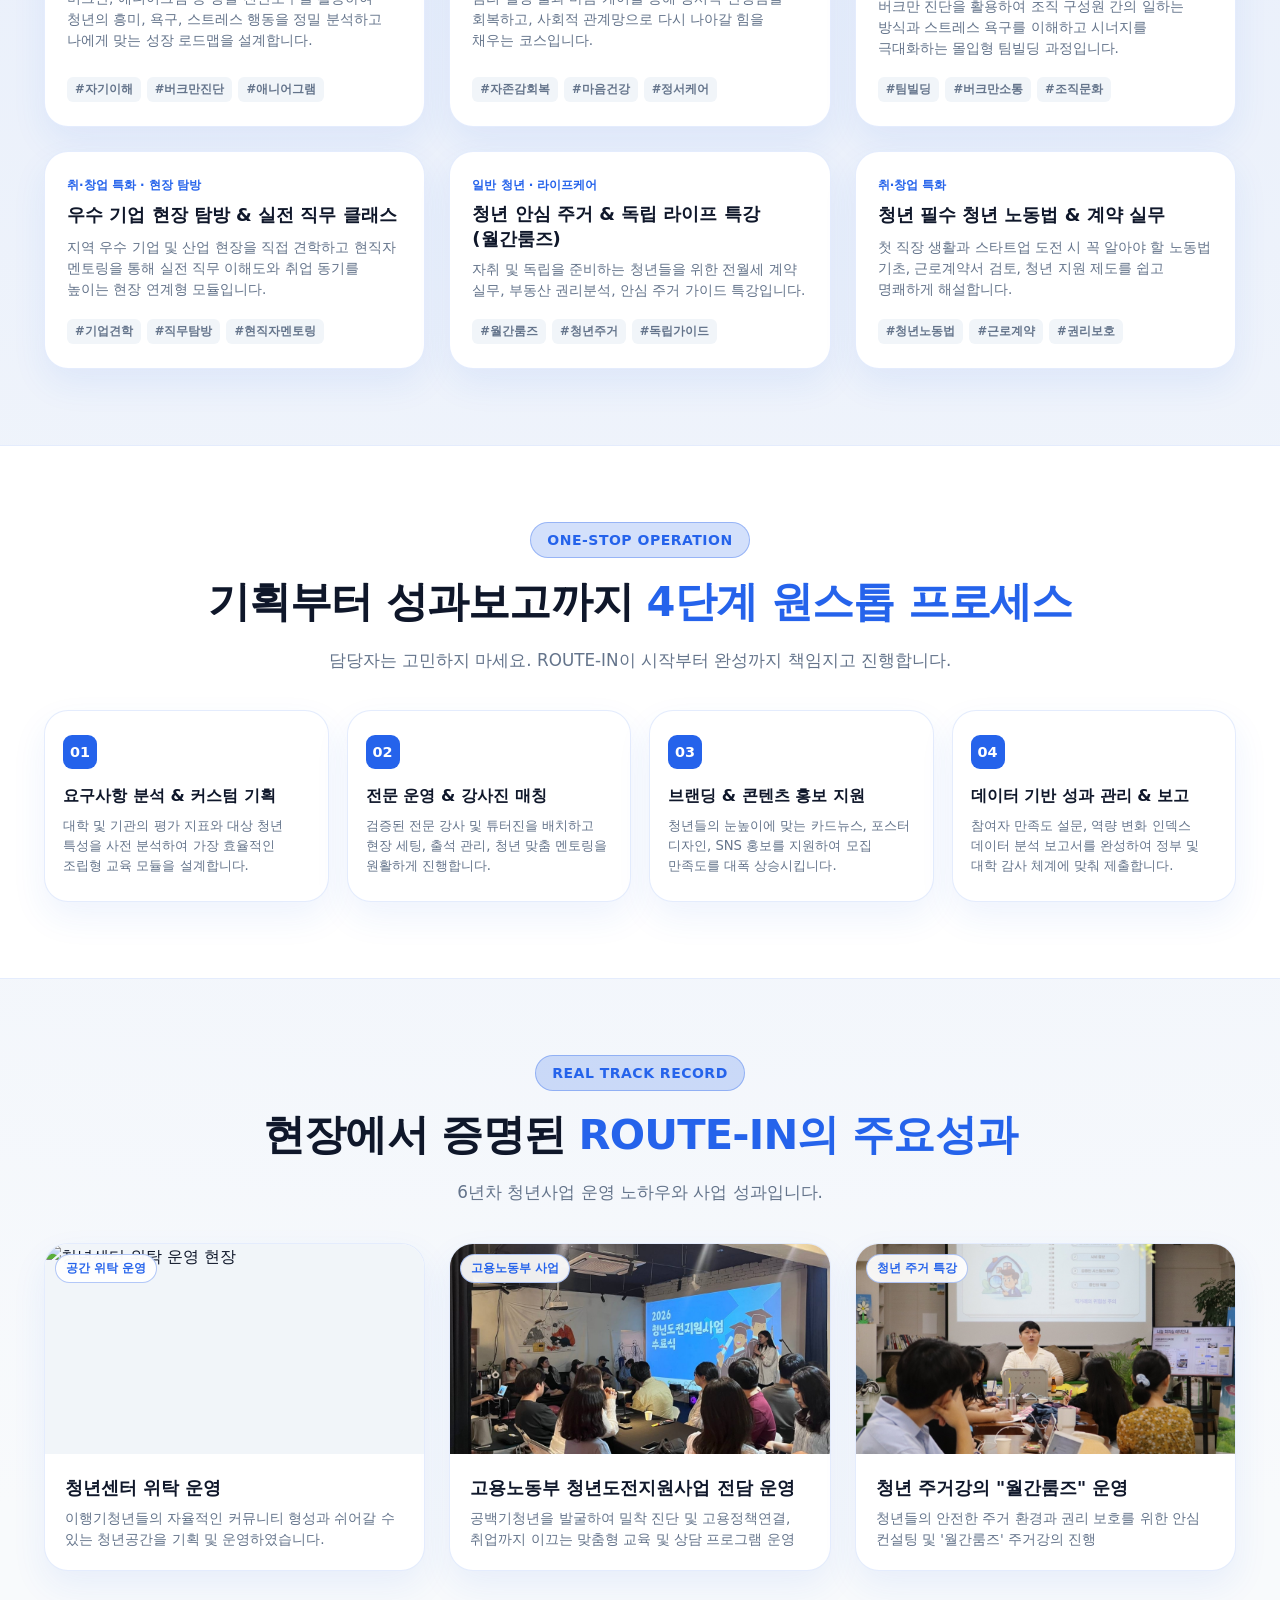
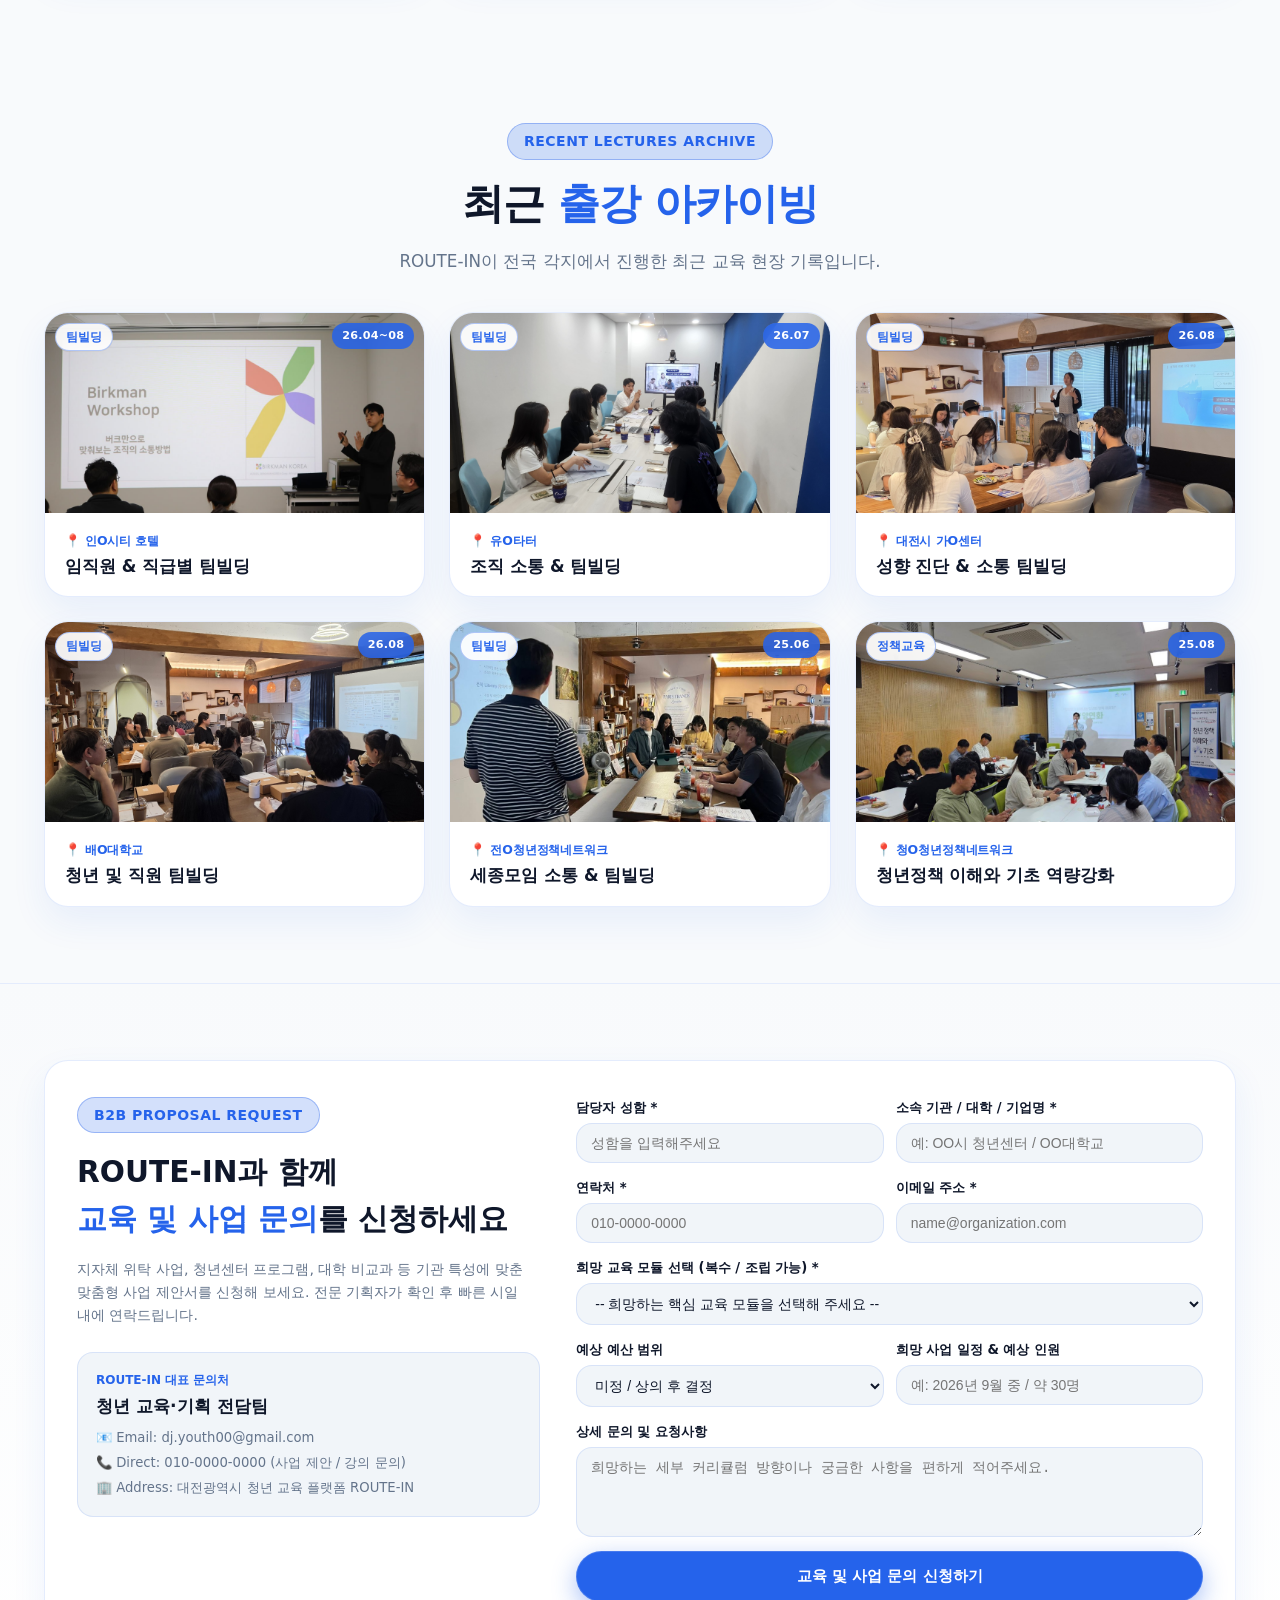
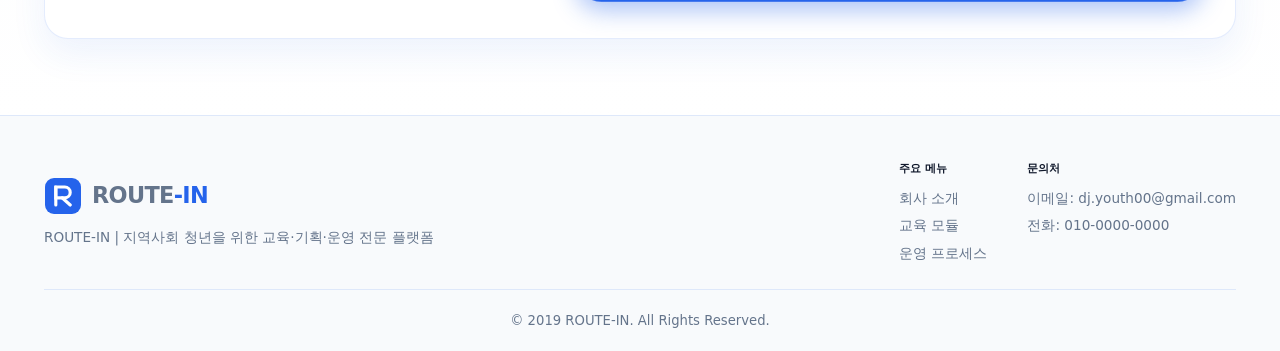
==== commit fc6d289f: "fix: 아카이빙 카테고리 뱃지 수정 (버크만진단 -> 팀빌딩, 청년정책 -> 정책교육)" ====
--- a/index.html
+++ b/index.html
@@ -594,7 +594,7 @@
         <!-- [1] 인O시티 호텔 임직원 & 직급별 팀빌딩 -->
         <div class="archive-card">
           <div class="archive-img-box">
-            <span class="archive-category">버크만 진단</span>
+            <span class="archive-category">팀빌딩</span>
             <span class="archive-date">26.04~08</span>
             <img src="images/archive_01_hotel_teambuilding.png" alt="인O시티 호텔 임직원 및 직급별 팀빌딩 현장">
           </div>
@@ -659,7 +659,7 @@
         <!-- [6] 청O청년정책네트워크 청년정책교육 -->
         <div class="archive-card">
           <div class="archive-img-box">
-            <span class="archive-category">청년 정책</span>
+            <span class="archive-category">정책교육</span>
             <span class="archive-date">25.08</span>
             <img src="images/archive_06_cheongju_youth_policy.jpg" alt="청O청년정책네트워크 청년정책교육 현장">
           </div>
@@ -668,12 +668,6 @@
             <h4>청년정책 이해와 기초 역량강화</h4>
           </div>
         </div>
-
-
-
-
-
-
       </div>
     </div>
   </section>
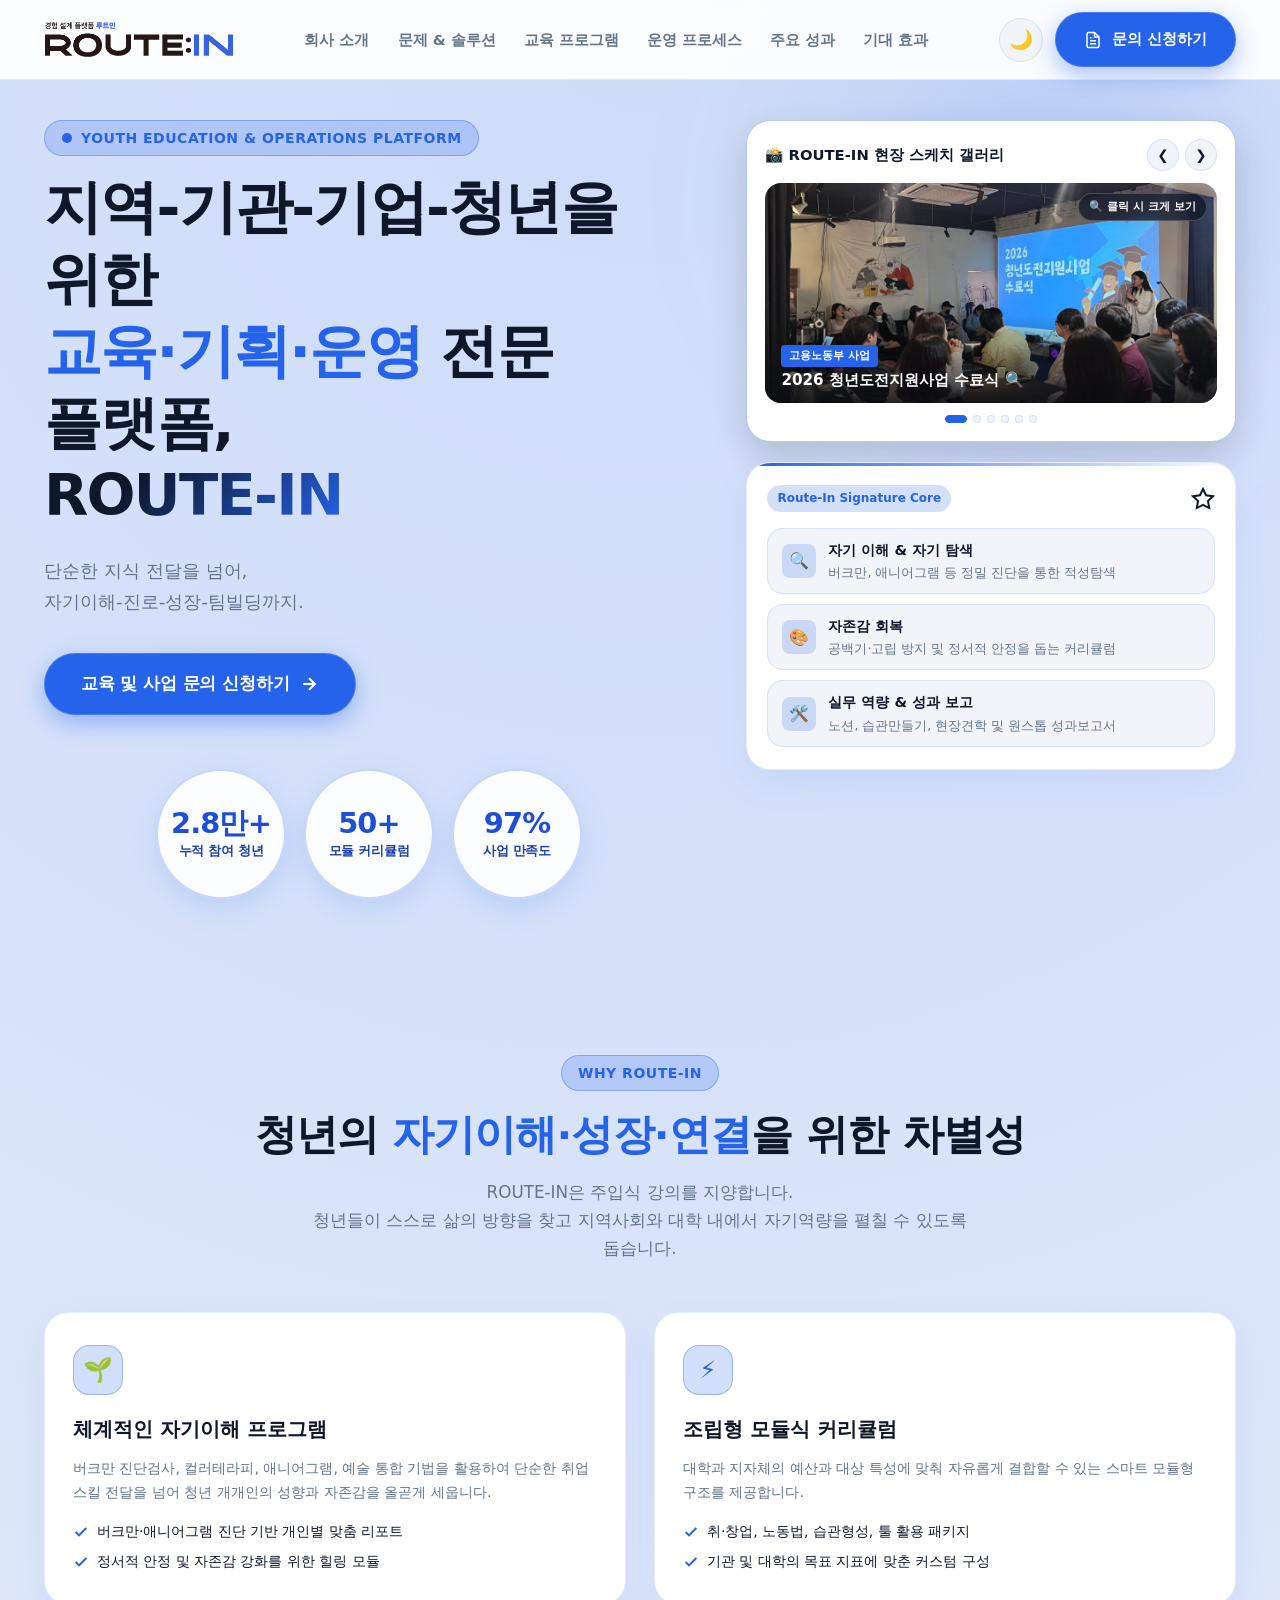
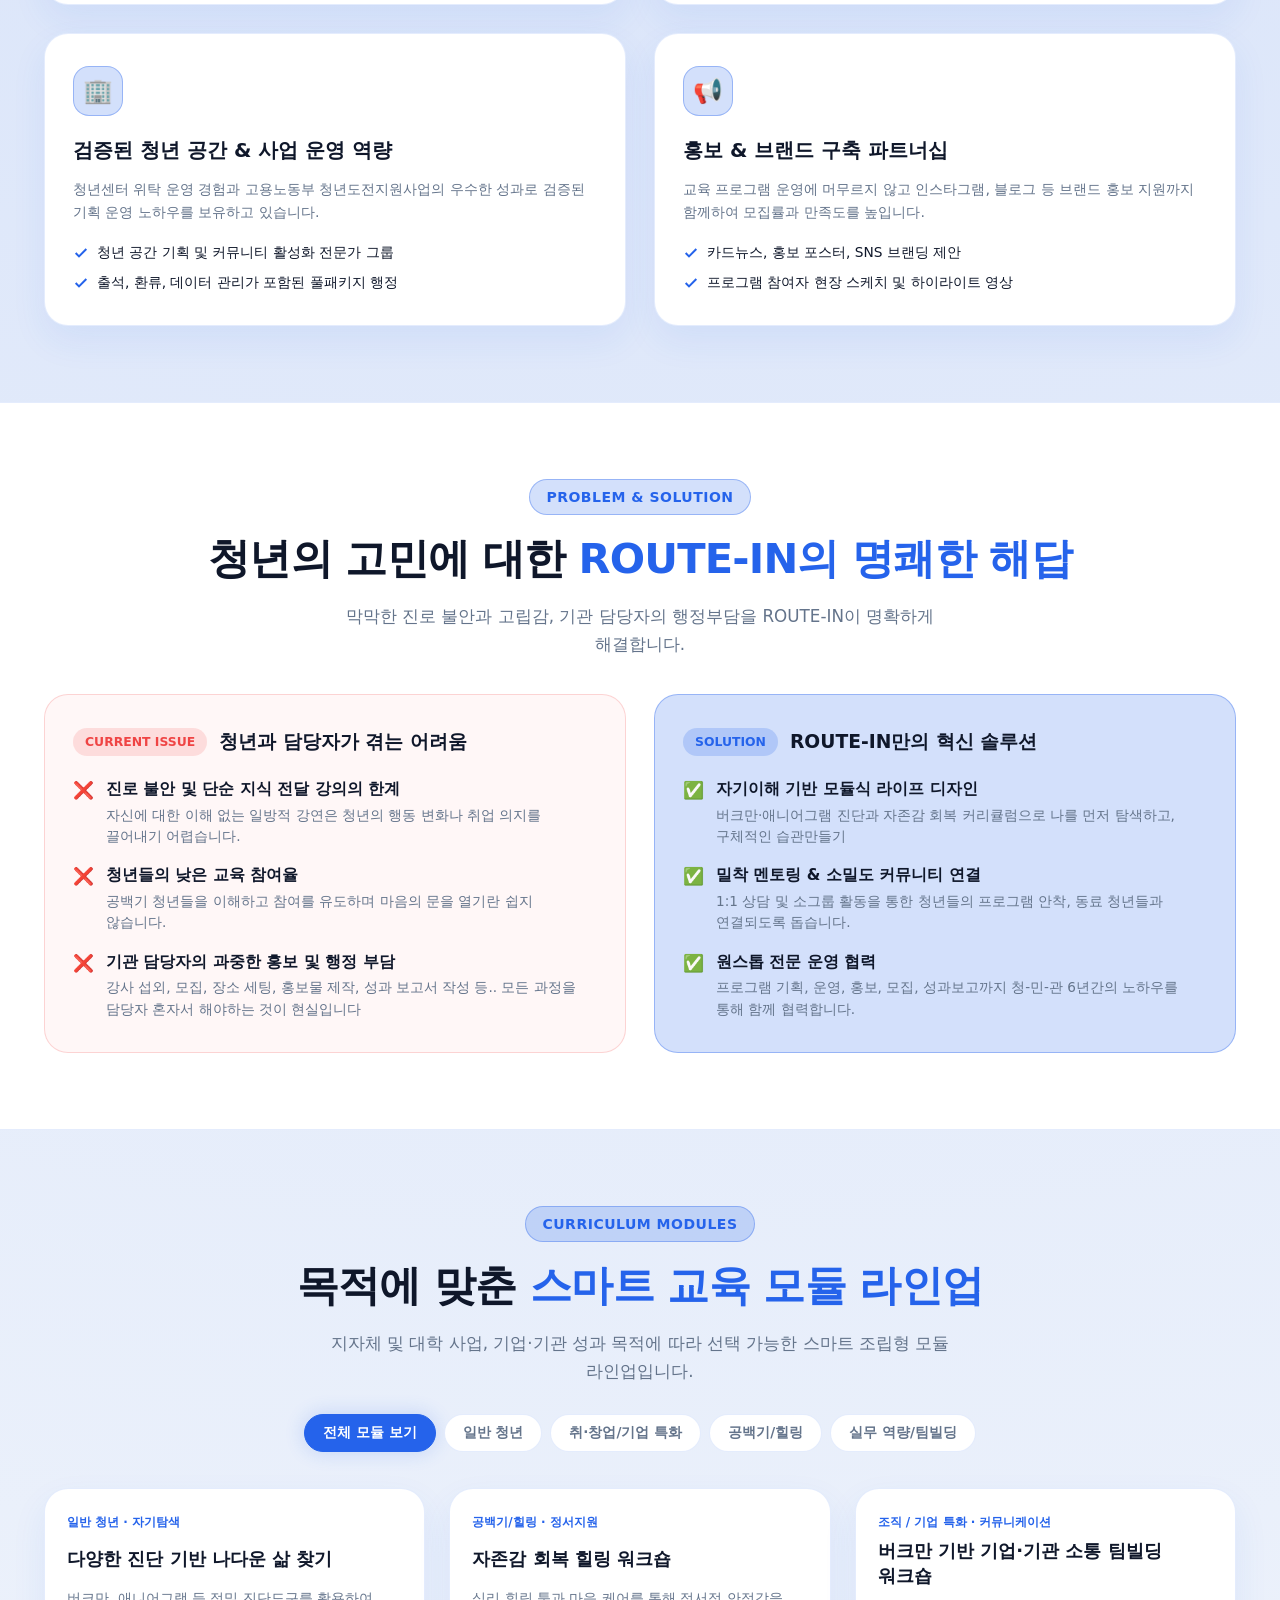
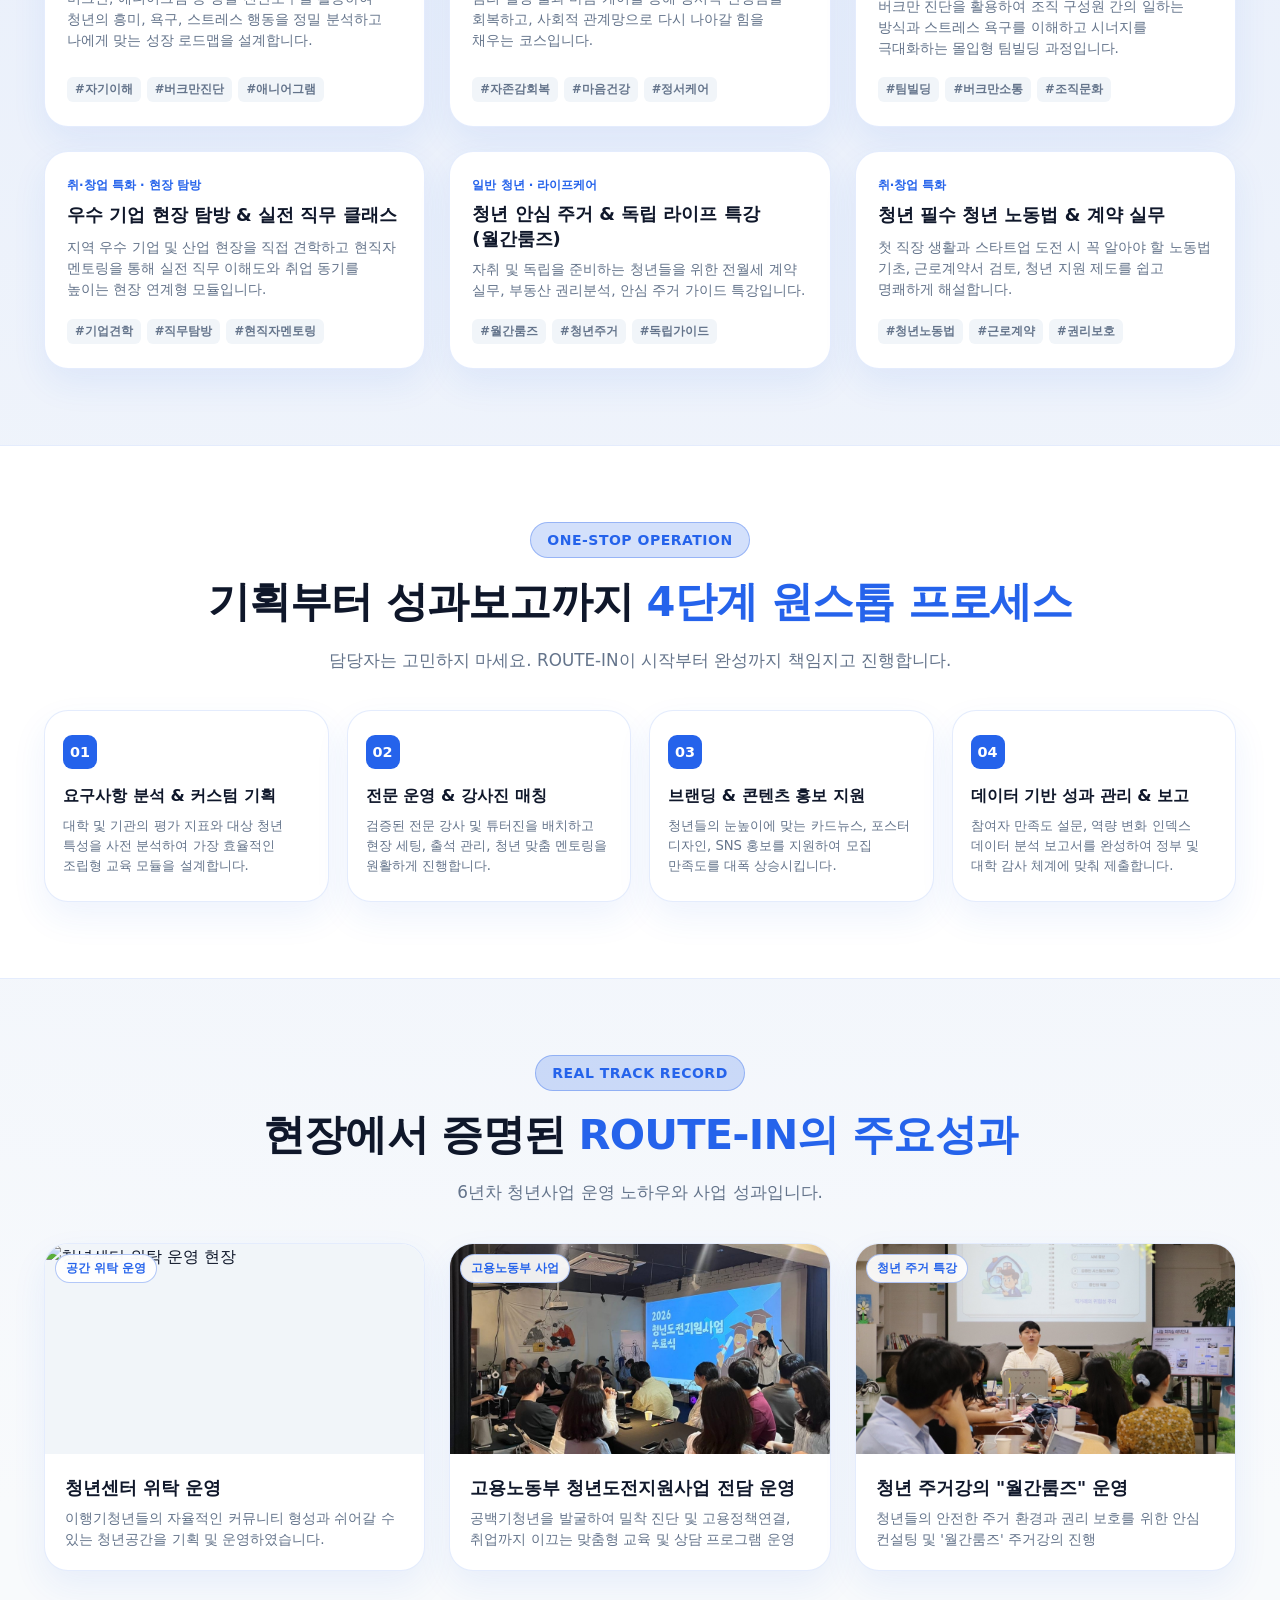
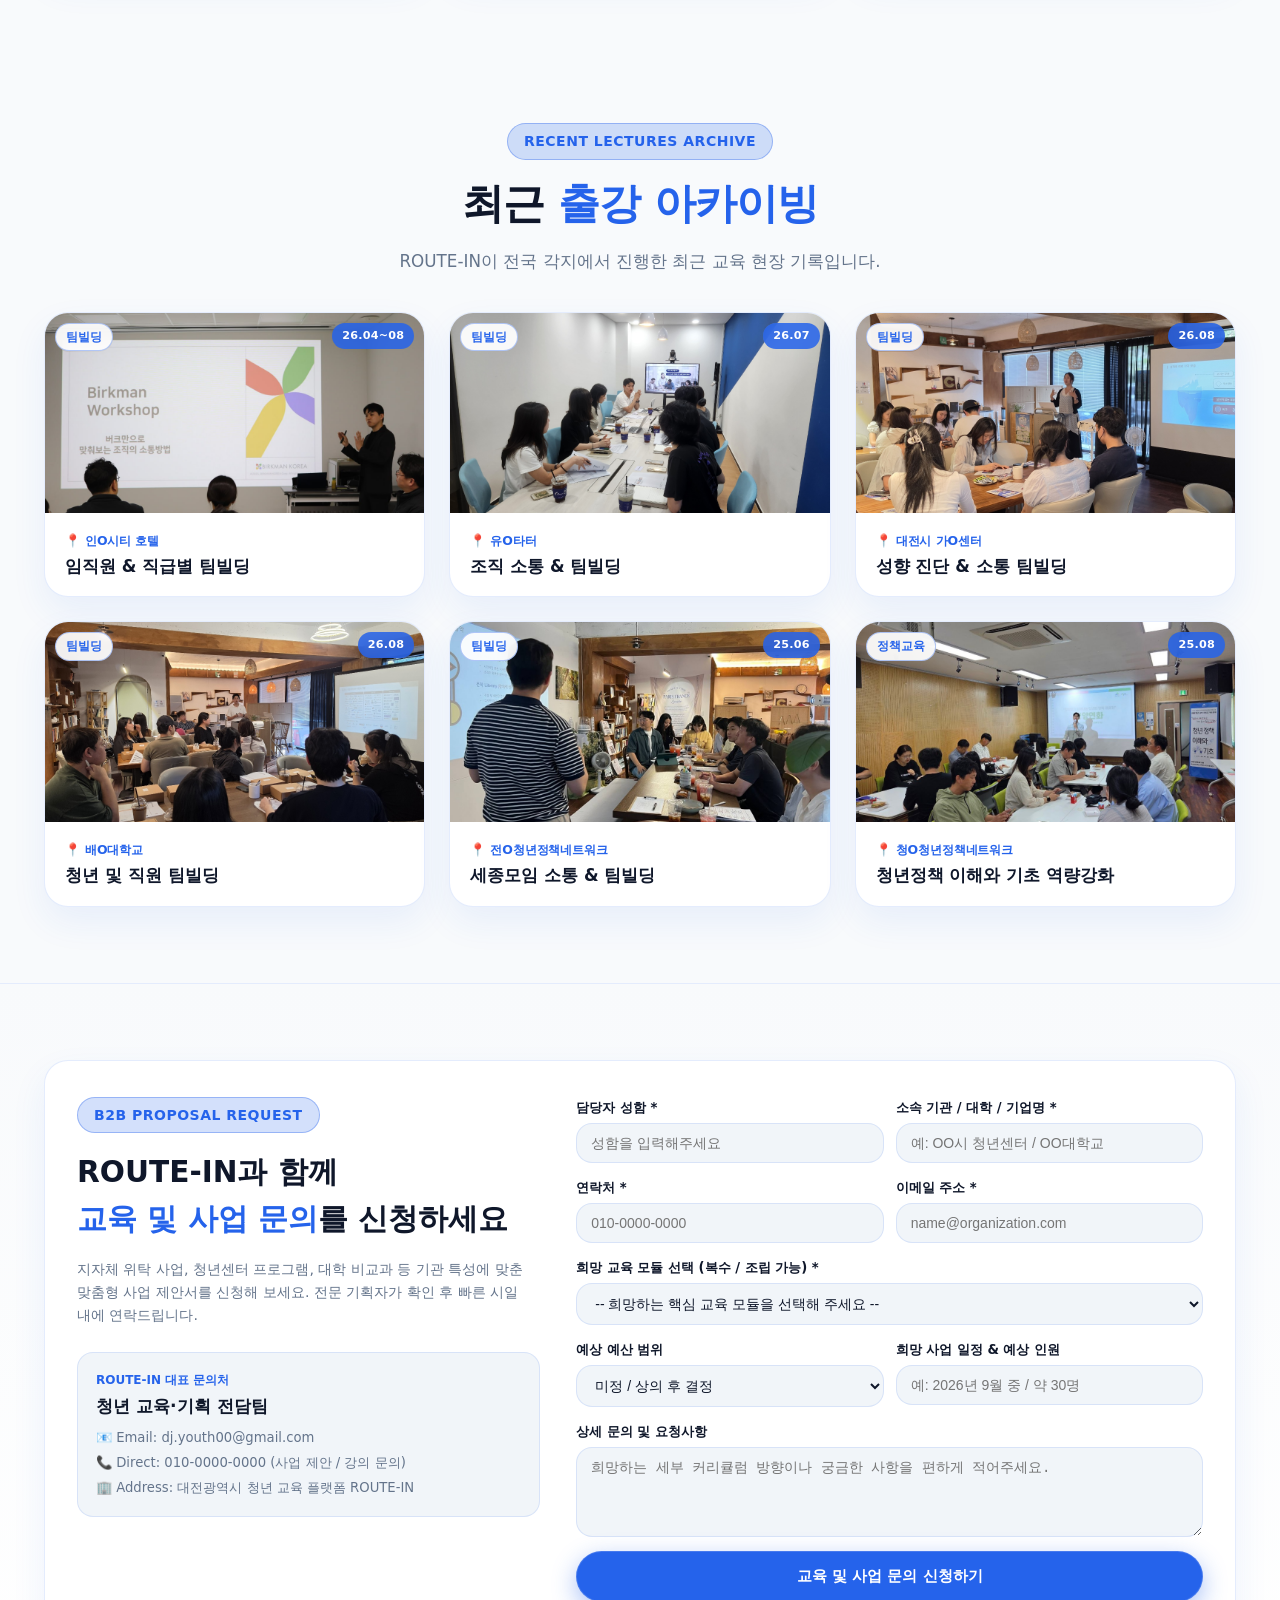
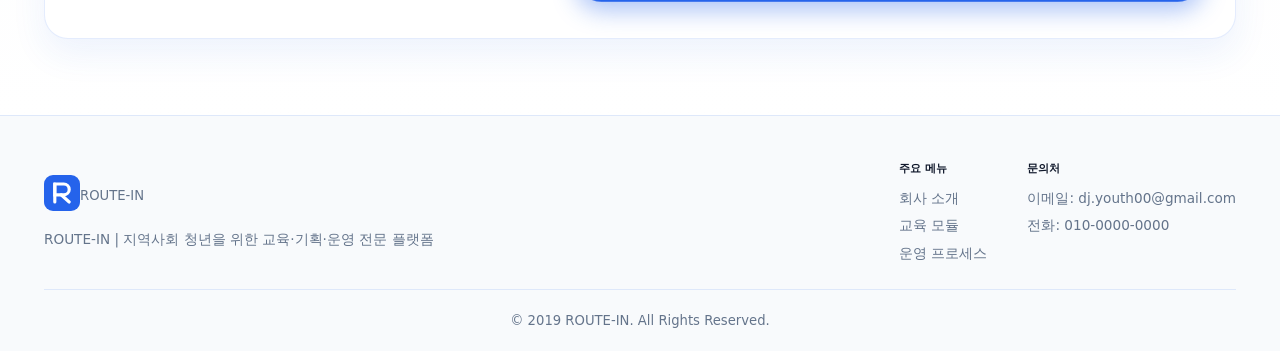
==== commit 77563471: "feat: 헤더 왼쪽 상단에 공식 ROUTE-IN 로고 적용 (라이트/다크모드 및 모바일 반응형 완벽 대응)" ====
--- a/index.html
+++ b/index.html
@@ -27,16 +27,10 @@
   <header class="header">
     <div class="container header-container">
       <a href="#" class="logo" aria-label="ROUTE-IN 홈페이지 메인으로 이동">
-        <div class="logo-icon-svg" id="headerLogoIcon">
-          <svg width="38" height="38" viewBox="0 0 40 40" fill="none" xmlns="http://www.w3.org/2000/svg">
-            <rect width="40" height="40" rx="10" fill="var(--accent-lime)"/>
-            <path d="M12 10H22C25.3137 10 28 12.6863 28 16C28 19.3137 25.3137 22 22 22H12V10Z" stroke="var(--text-dark)" stroke-width="3.5" stroke-linecap="round" stroke-linejoin="round"/>
-            <path d="M12 10V30" stroke="var(--text-dark)" stroke-width="3.5" stroke-linecap="round"/>
-            <path d="M19 22L28 30" stroke="var(--text-dark)" stroke-width="3.5" stroke-linecap="round"/>
-          </svg>
-        </div>
-        <div class="logo-text">ROUTE<span>-IN</span></div>
+        <img src="images/routein_logo_cropped.png" alt="경험 설계 플랫폼 ROUTE:IN" class="header-logo-img logo-light">
+        <img src="images/routein_logo_dark.png" alt="경험 설계 플랫폼 ROUTE:IN" class="header-logo-img logo-dark">
       </a>
+
 
       <nav class="nav-menu" id="navMenu">
         <a href="#about" class="nav-link">회사 소개</a>
--- a/css/style.css
+++ b/css/style.css
@@ -272,29 +272,39 @@
 .logo {
   display: flex;
   align-items: center;
-  gap: 10px;
-  font-size: 1.4rem;
-  font-weight: 900;
-  letter-spacing: -0.03em;
   z-index: 1002;
-}
-
-.logo-icon-svg {
-  width: 38px;
-  height: 38px;
-  display: flex;
-  align-items: center;
-  justify-content: center;
-  flex-shrink: 0;
-}
-
-.logo-text {
-  font-weight: 800;
-}
-
-.logo-text span {
-  color: var(--accent-lime);
-}
+  text-decoration: none;
+}
+
+.header-logo-img {
+  height: 40px;
+  width: auto;
+  max-width: 190px;
+  object-fit: contain;
+  display: block;
+  transition: transform var(--transition-fast);
+}
+
+.logo:hover .header-logo-img {
+  transform: scale(1.03);
+}
+
+/* 라이트모드 기본 (다크로고 숨김) */
+.logo-dark {
+  display: none !important;
+}
+.logo-light {
+  display: block !important;
+}
+
+/* 다크모드 (라이트로고 숨김, 다크로고 표시) */
+[data-theme="dark"] .logo-light {
+  display: none !important;
+}
+[data-theme="dark"] .logo-dark {
+  display: block !important;
+}
+
 
 .nav-menu {
   display: flex;
@@ -1769,6 +1779,11 @@
     text-align: center;
   }
 
+  .header-logo-img {
+    height: 32px;
+    max-width: 150px;
+  }
+
   .hero-subtitle {
     font-size: 0.9rem;
     line-height: 1.6;
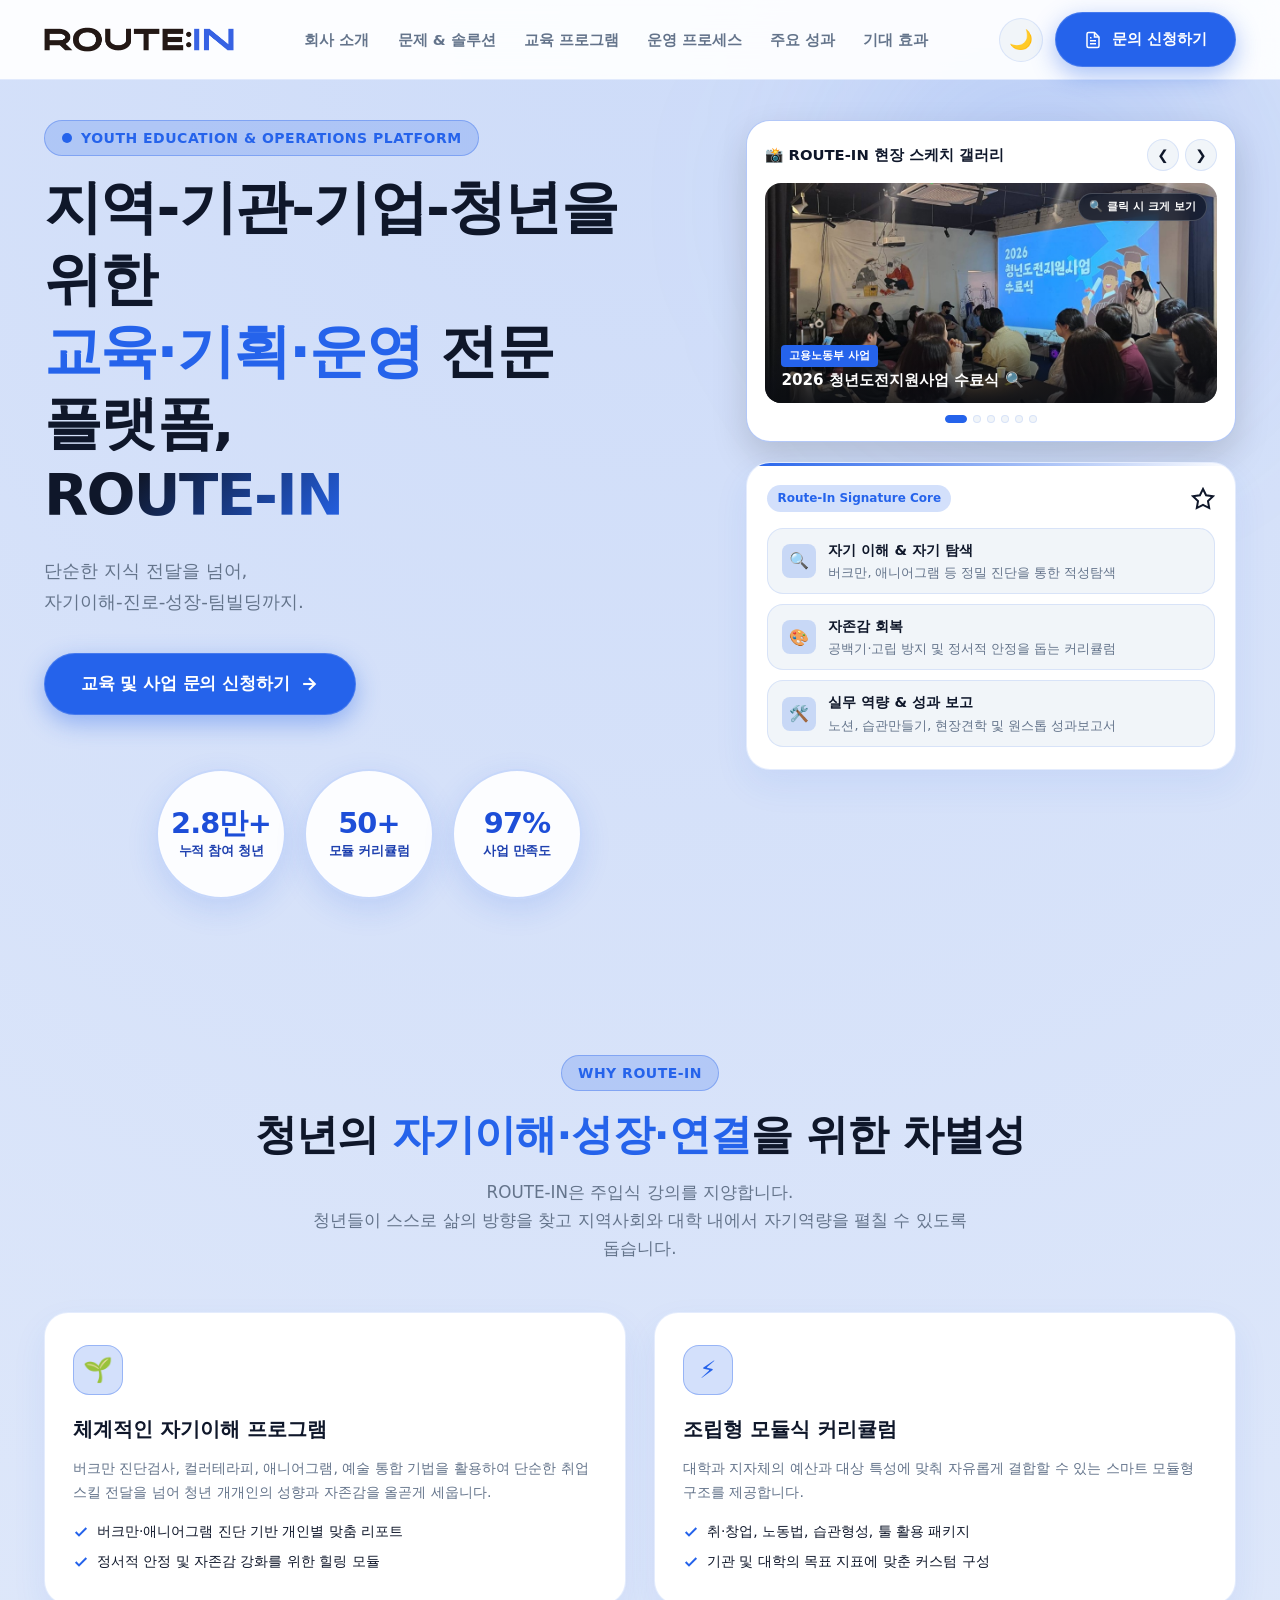
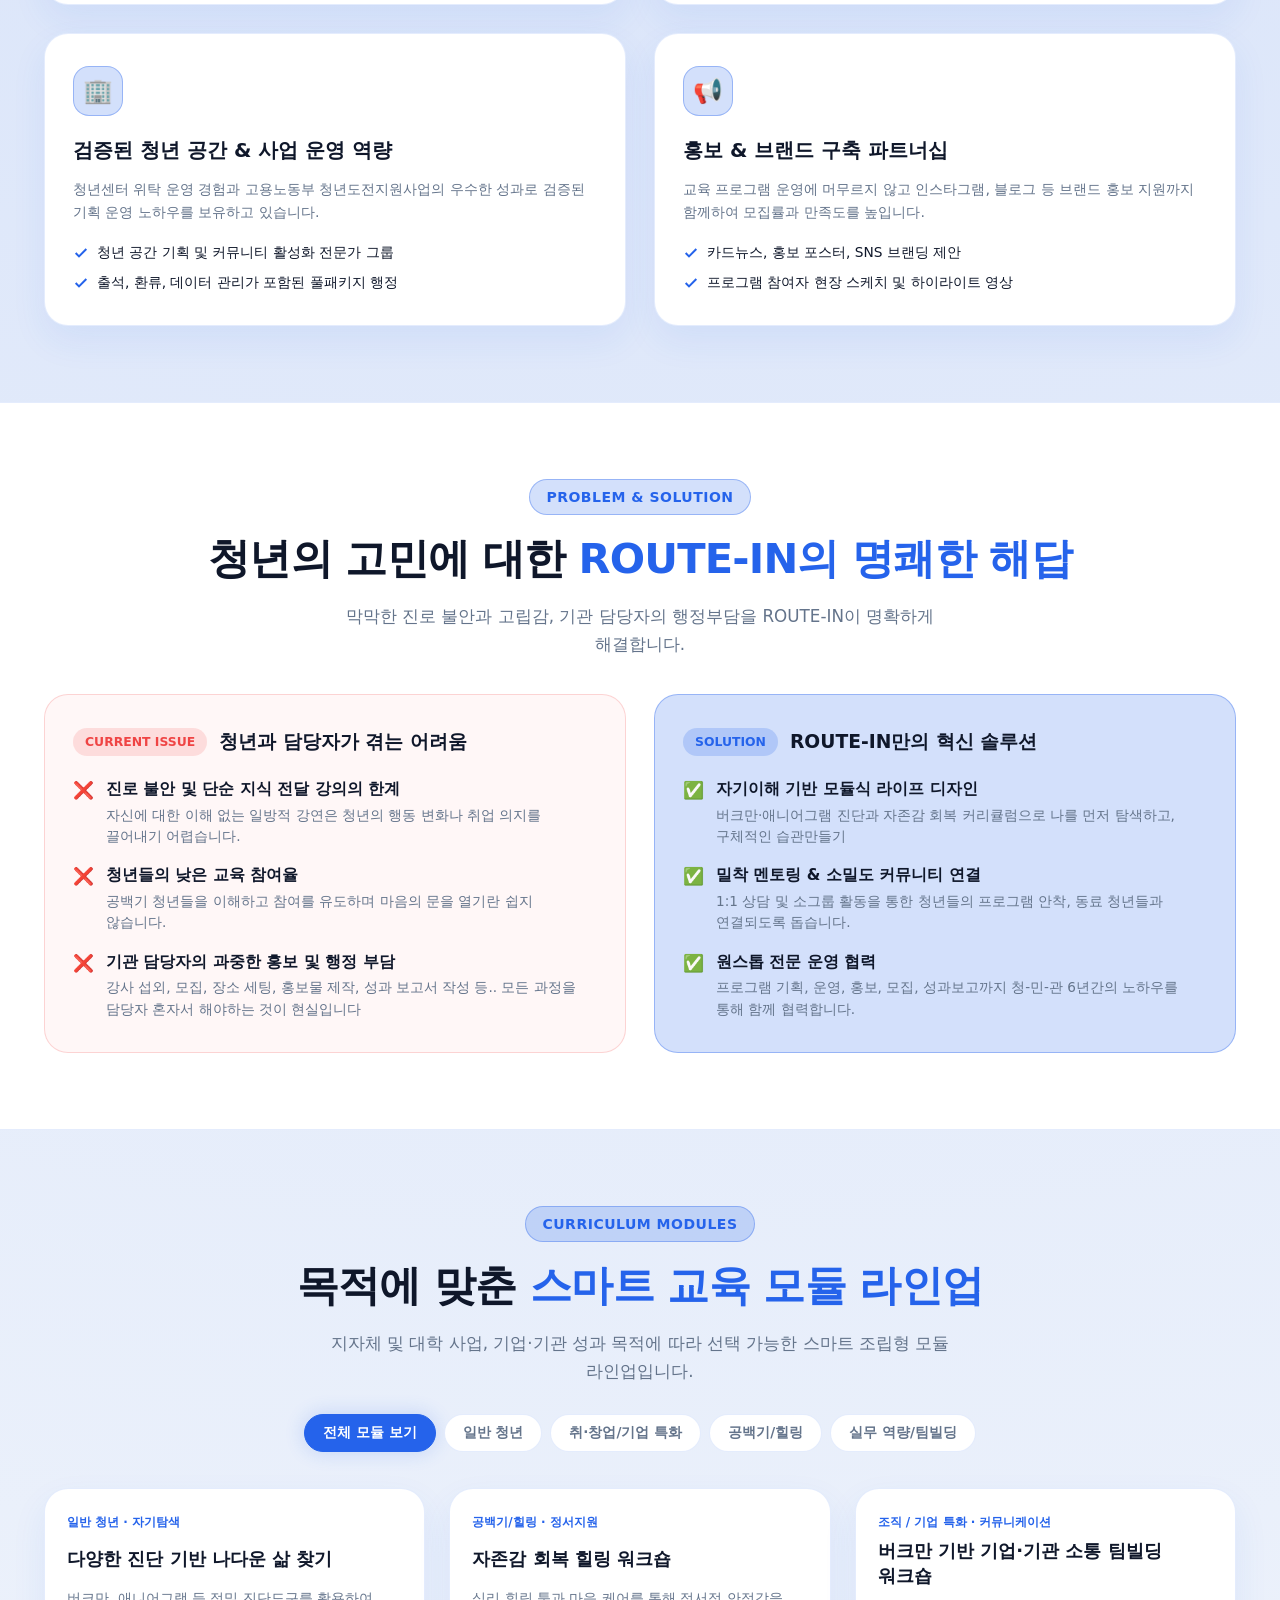
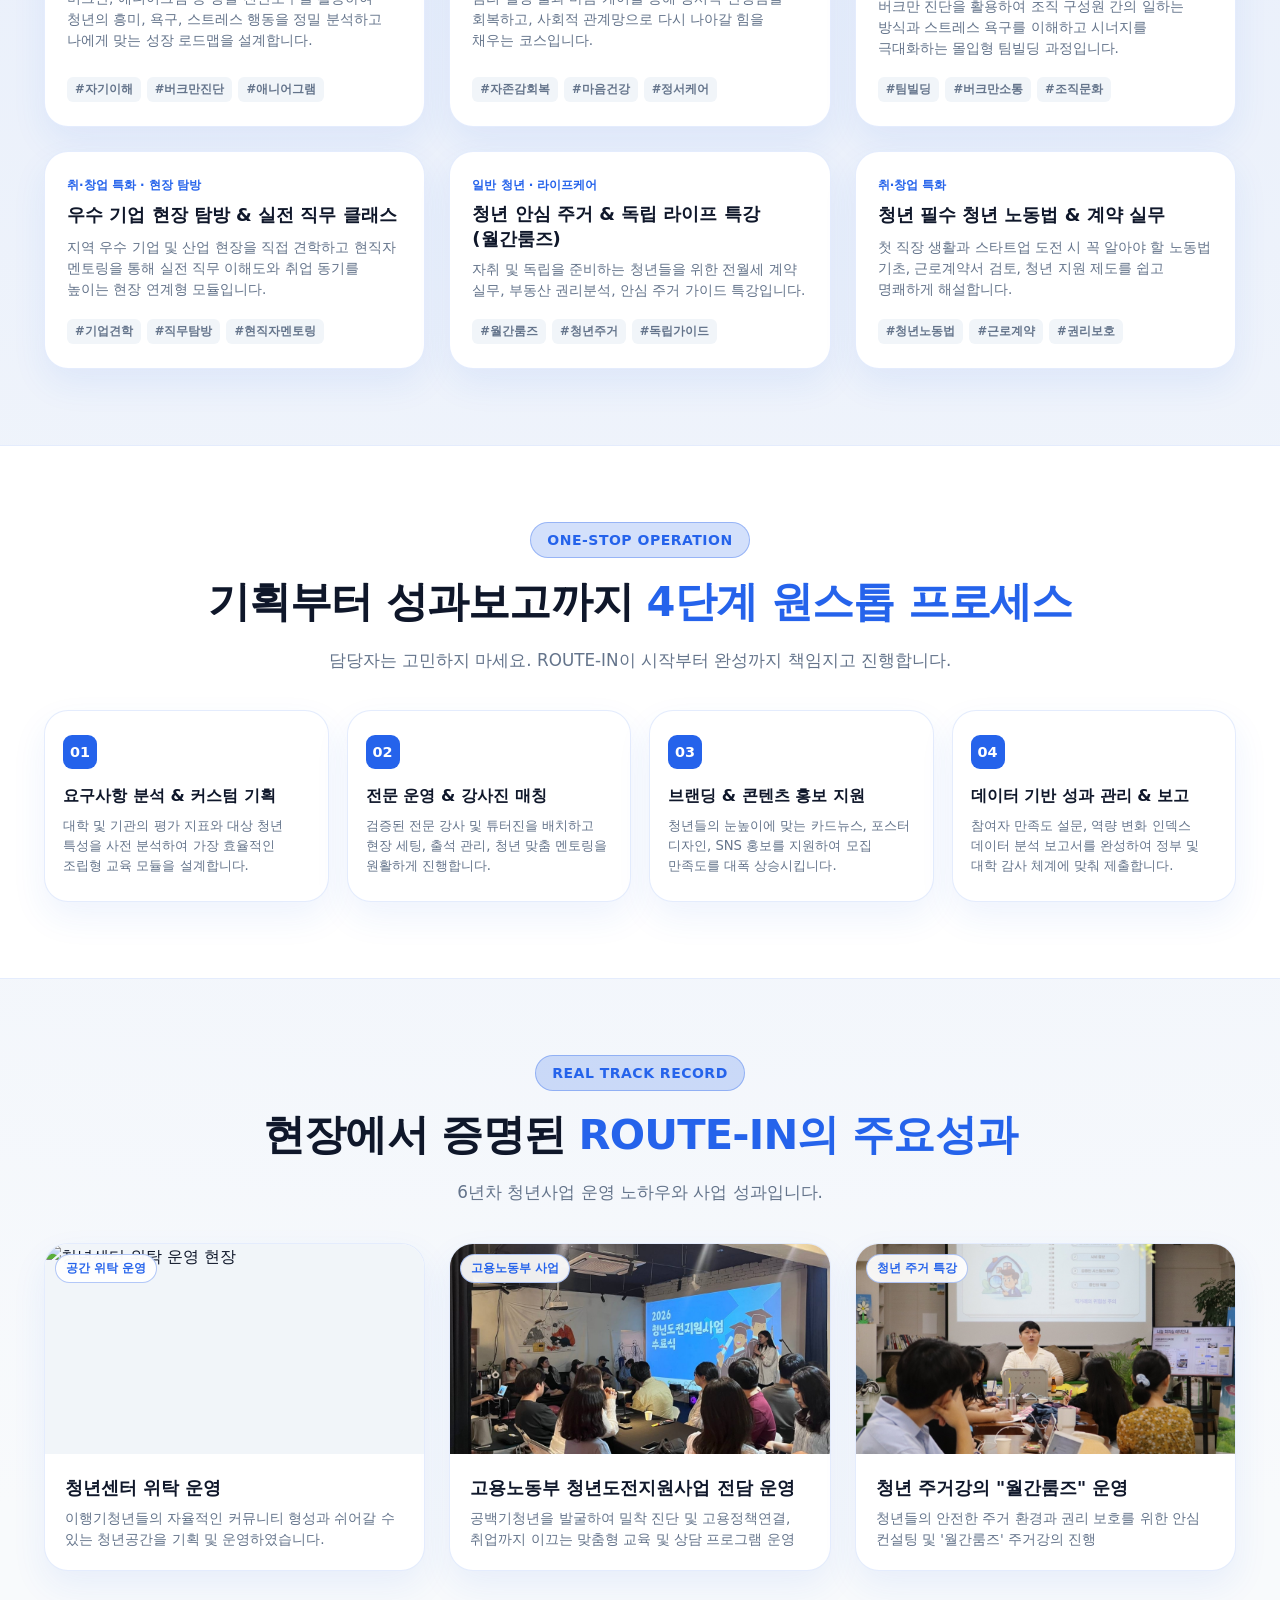
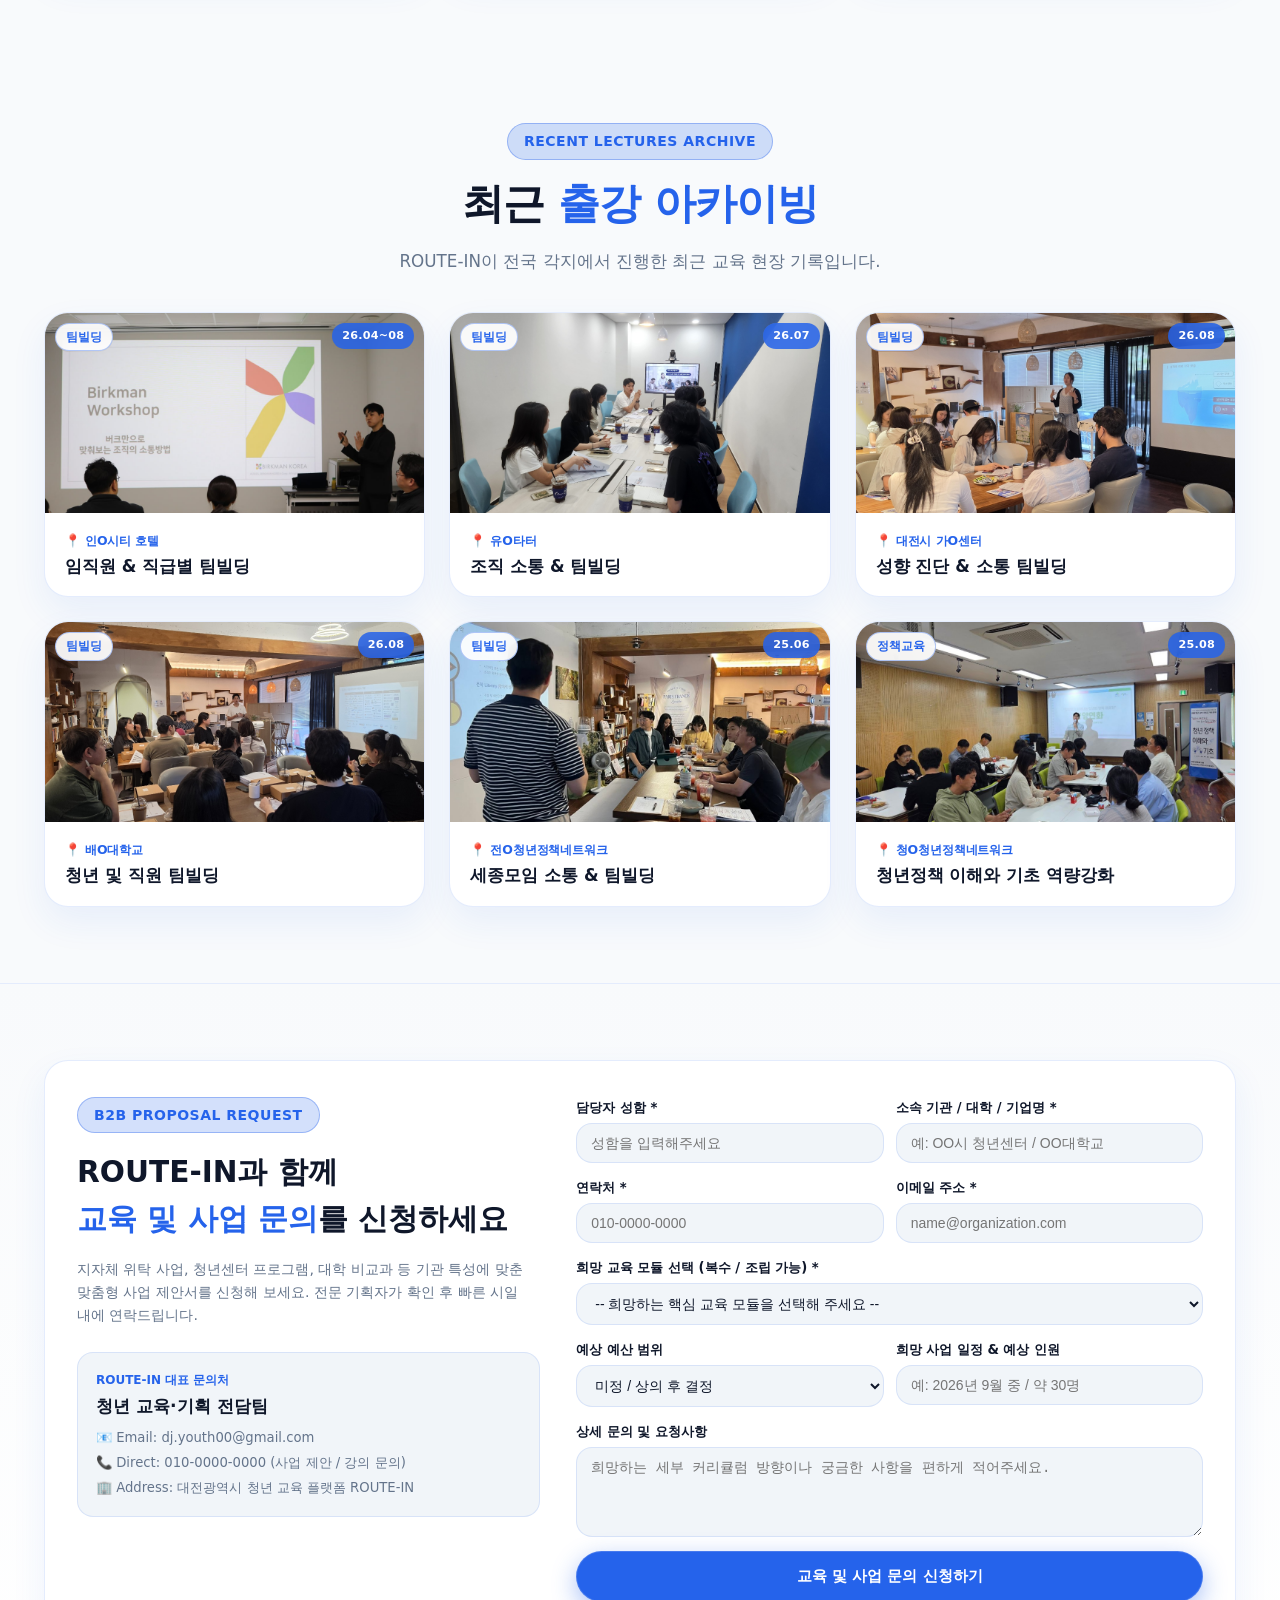
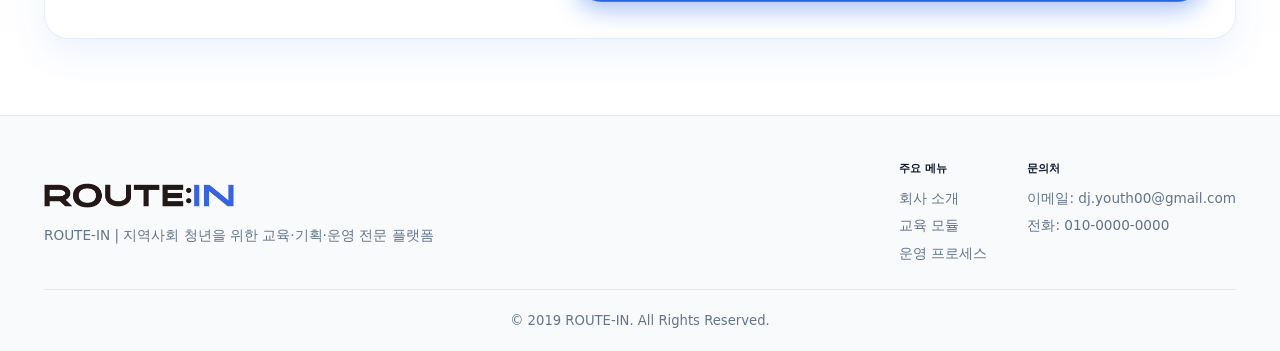
==== commit 4a5f6691: "feat: 헤더 및 푸터 로고를 공식 ROUTE:IN 심볼 워드마크로 교체 (라이트/다크모드 완벽 대응)" ====
--- a/index.html
+++ b/index.html
@@ -27,9 +27,10 @@
   <header class="header">
     <div class="container header-container">
       <a href="#" class="logo" aria-label="ROUTE-IN 홈페이지 메인으로 이동">
-        <img src="images/routein_logo_cropped.png" alt="경험 설계 플랫폼 ROUTE:IN" class="header-logo-img logo-light">
-        <img src="images/routein_logo_dark.png" alt="경험 설계 플랫폼 ROUTE:IN" class="header-logo-img logo-dark">
+        <img src="images/routein_logo_clean_v2.png" alt="ROUTE:IN" class="header-logo-img logo-light">
+        <img src="images/routein_logo_dark_v2.png" alt="ROUTE:IN" class="header-logo-img logo-dark">
       </a>
+
 
 
       <nav class="nav-menu" id="navMenu">
@@ -810,17 +811,11 @@
     <div class="container">
       <div class="footer-container">
         <div>
-          <a href="#" class="logo" style="margin-bottom: 12px; display: inline-flex;">
-            <div class="logo-icon-svg">
-              <svg width="36" height="36" viewBox="0 0 40 40" fill="none">
-                <rect width="40" height="40" rx="10" fill="var(--accent-lime)"/>
-                <path d="M12 10H22C25.3137 10 28 12.6863 28 16C28 19.3137 25.3137 22 22 22H12V10Z" stroke="var(--text-dark)" stroke-width="3.5" stroke-linecap="round"/>
-                <path d="M12 10V30" stroke="var(--text-dark)" stroke-width="3.5" stroke-linecap="round"/>
-                <path d="M19 22L28 30" stroke="var(--text-dark)" stroke-width="3.5" stroke-linecap="round"/>
-              </svg>
-            </div>
-            <div class="logo-text">ROUTE<span>-IN</span></div>
+          <a href="#" class="logo footer-brand-logo" style="margin-bottom: 12px; display: inline-flex;" aria-label="ROUTE-IN 메인으로 이동">
+            <img src="images/routein_logo_clean_v2.png" alt="ROUTE:IN" class="header-logo-img logo-light" style="height: 34px;">
+            <img src="images/routein_logo_dark_v2.png" alt="ROUTE:IN" class="header-logo-img logo-dark" style="height: 34px;">
           </a>
+
           <p style="max-width: 400px; color: var(--text-muted); font-size: 0.85rem;">
             ROUTE-IN | 지역사회 청년을 위한 교육·기획·운영 전문 플랫폼
           </p>
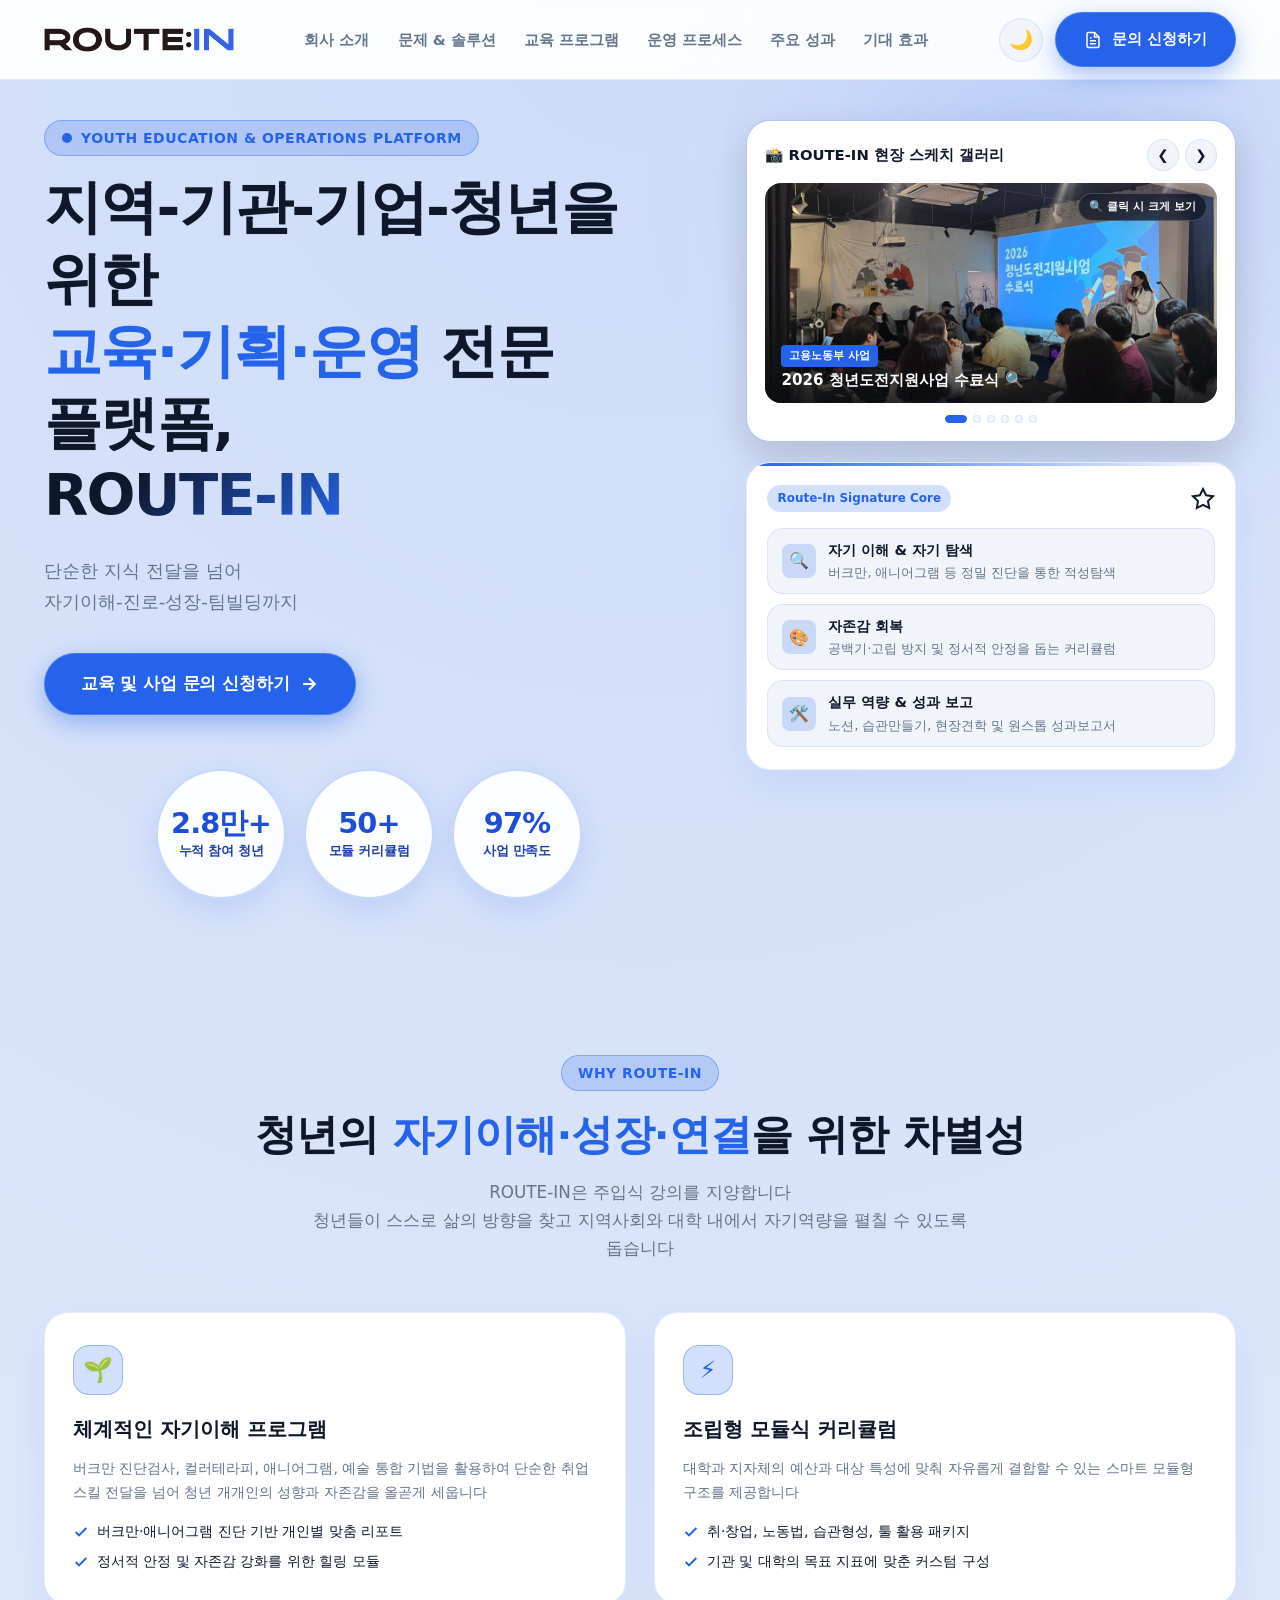
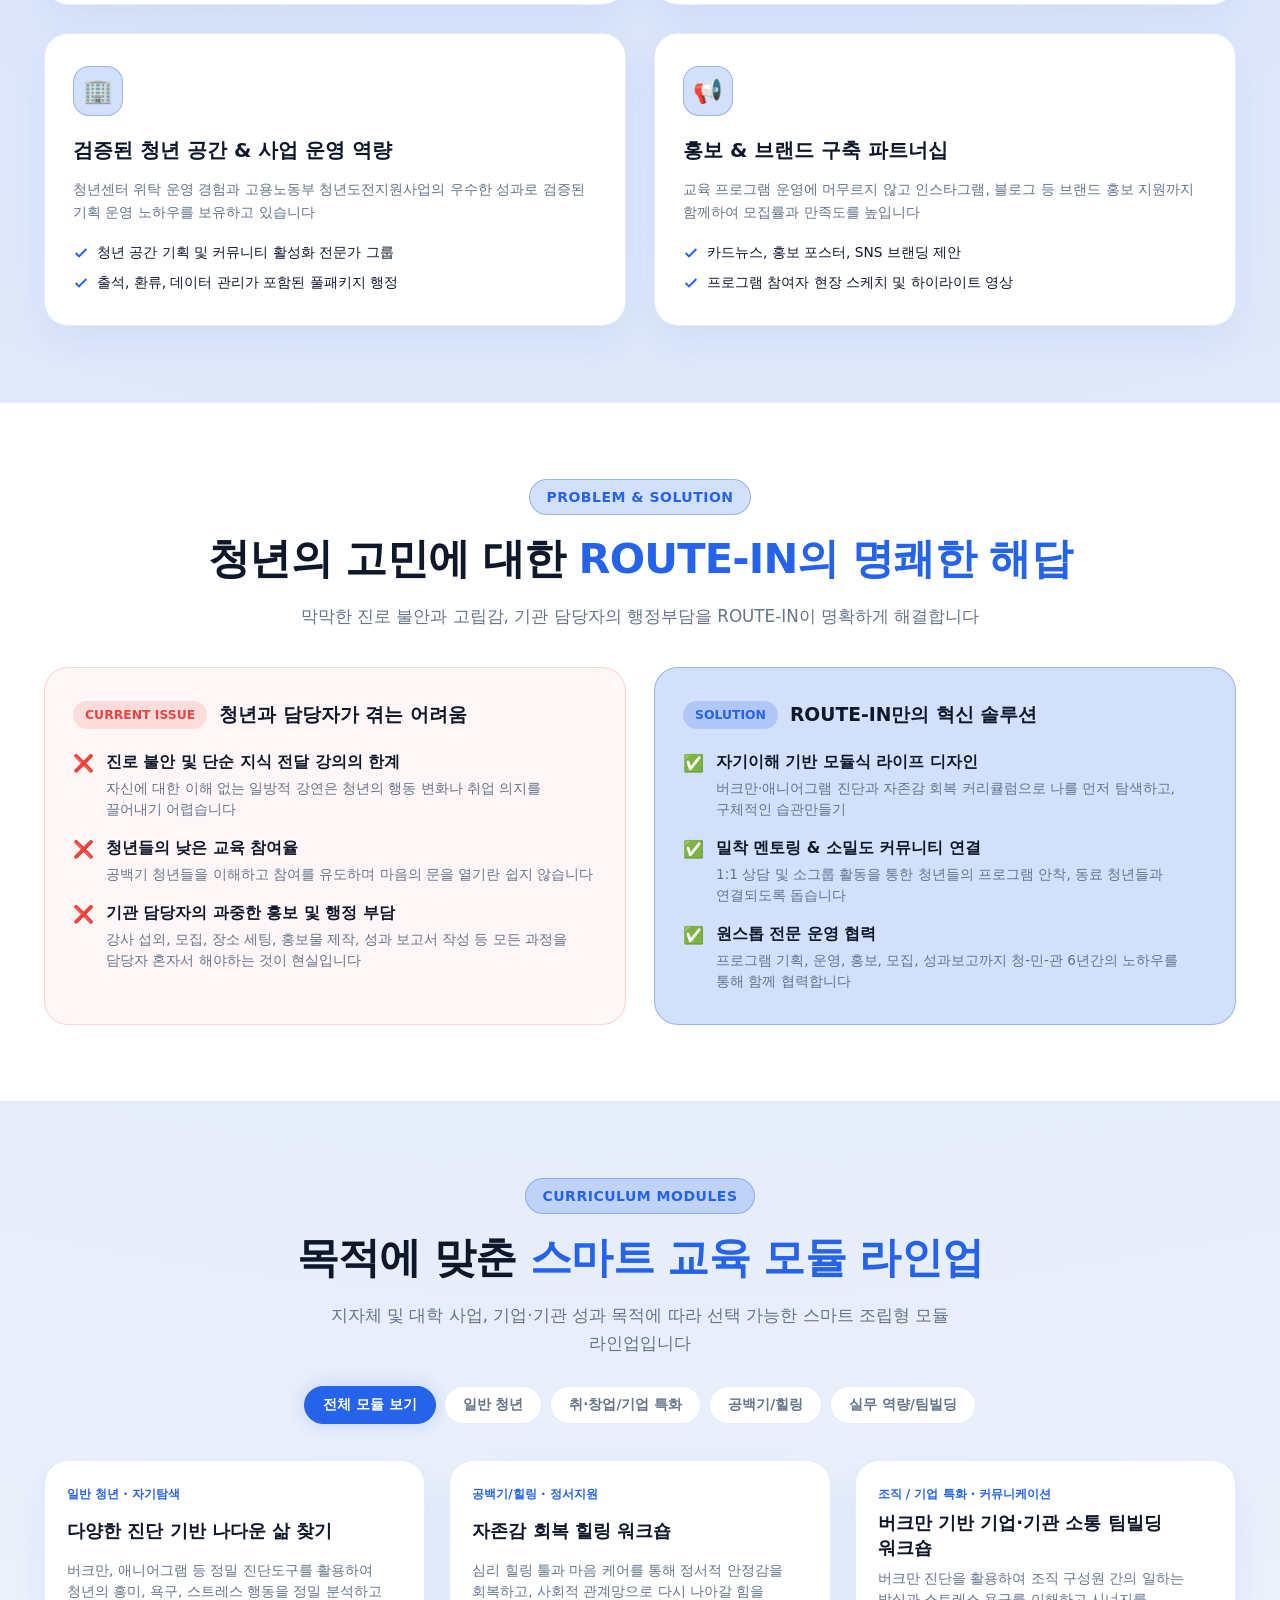
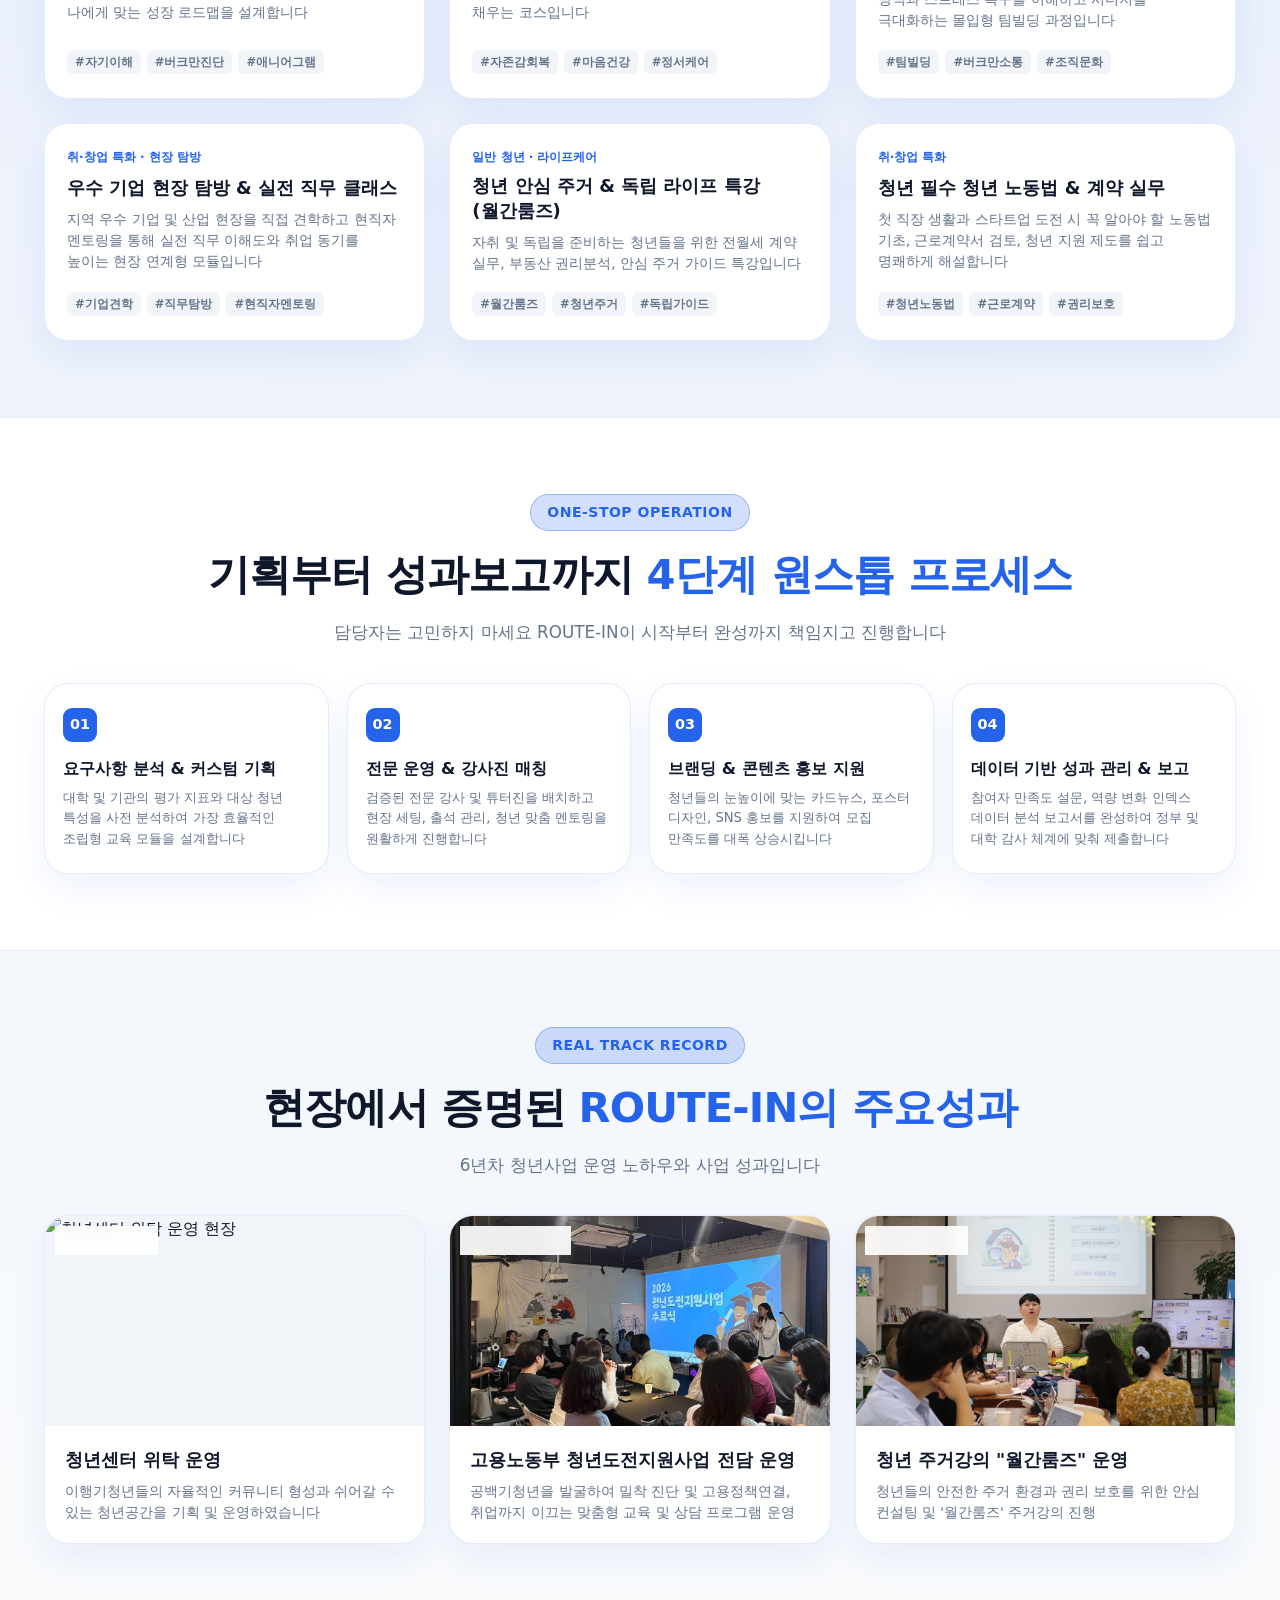
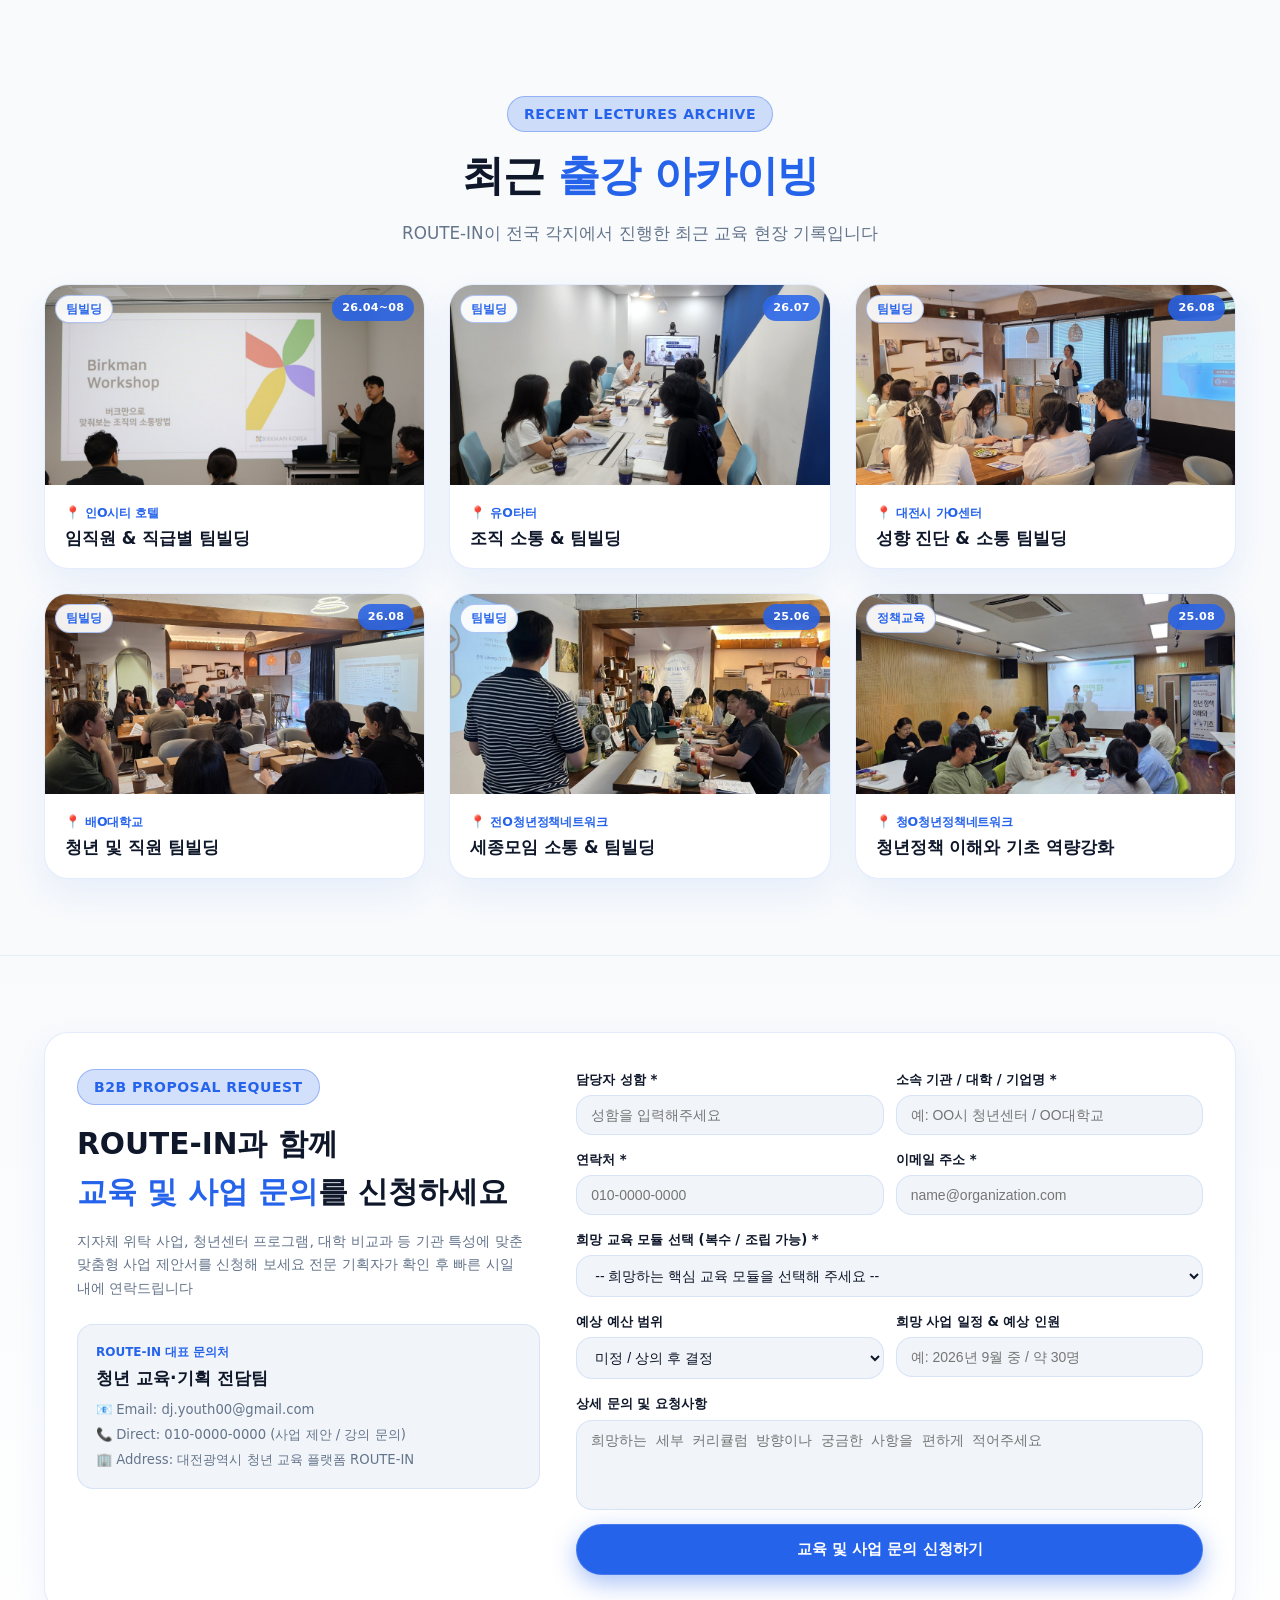
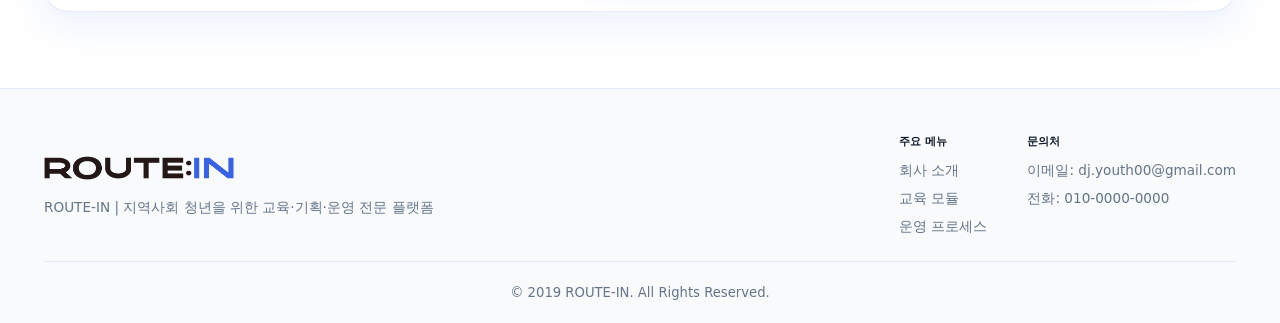
==== commit 62d9bef6: "style: 웹사이트 본문 및 안내 문구의 문장 끝 마침표(.) 일괄 제거" ====
--- a/index.html
+++ b/index.html
@@ -4,7 +4,7 @@
   <meta charset="UTF-8">
   <meta name="viewport" content="width=device-width, initial-scale=1.0, maximum-scale=1.0, user-scalable=no">
   <title>ROUTE-IN | 지역-기관-기업-청년을 위한 교육·기획·운영 전문 플랫폼</title>
-  <meta name="description" content="단순 지식 전달을 넘어 청년의 자기이해, 성장, 팀빌딩, 연결을 이끄는 전문 교육 기획 플랫폼 ROUTE-IN입니다. 지자체 위탁 사업, 대학 비교과 프로그램, 청년 사업 원스톱 기획-운영-성과관리를 제공합니다.">
+  <meta name="description" content="단순 지식 전달을 넘어 청년의 자기이해, 성장, 팀빌딩, 연결을 이끄는 전문 교육 기획 플랫폼 ROUTE-IN입니다 지자체 위탁 사업, 대학 비교과 프로그램, 청년 사업 원스톱 기획-운영-성과관리를 제공합니다">
   <meta name="keywords" content="루트인, ROUTE-IN, 청년교육, 청년센터, 버크만검사, 애니어그램, 청년도전지원사업, 교육기획, 월간룸즈, 팀빌딩, 기업견학">
   
   <meta property="og:type" content="website">
@@ -76,9 +76,10 @@
         </h1>
         
         <p class="hero-subtitle">
-          단순한 지식 전달을 넘어,<br> 
-          자기이해-진로-성장-팀빌딩까지.
+          단순한 지식 전달을 넘어<br> 
+          자기이해-진로-성장-팀빌딩까지
         </p>
+
 
         <div class="hero-actions">
           <a href="#contact" class="btn btn-blue btn-hero-single">
@@ -225,8 +226,8 @@
         <span class="section-badge">Why Route-In</span>
         <h2 class="section-title">청년의 <span class="text-lime">자기이해·성장·연결</span>을 위한 차별성</h2>
         <p class="section-desc" style="margin: 0 auto;">
-          ROUTE-IN은 주입식 강의를 지양합니다.<br>
-          청년들이 스스로 삶의 방향을 찾고 지역사회와 대학 내에서 자기역량을 펼칠 수 있도록 돕습니다.
+          ROUTE-IN은 주입식 강의를 지양합니다<br>
+          청년들이 스스로 삶의 방향을 찾고 지역사회와 대학 내에서 자기역량을 펼칠 수 있도록 돕습니다
         </p>
       </div>
 
@@ -235,7 +236,7 @@
           <div class="about-icon">🌱</div>
           <h3>체계적인 자기이해 프로그램</h3>
           <p class="about-desc-text">
-            버크만 진단검사, 컬러테라피, 애니어그램, 예술 통합 기법을 활용하여 단순한 취업 스킬 전달을 넘어 청년 개개인의 성향과 자존감을 올곧게 세웁니다.
+            버크만 진단검사, 컬러테라피, 애니어그램, 예술 통합 기법을 활용하여 단순한 취업 스킬 전달을 넘어 청년 개개인의 성향과 자존감을 올곧게 세웁니다
           </p>
           <ul class="about-bullets">
             <li class="bullet-item"><svg width="16" height="16" viewBox="0 0 24 24" fill="none" stroke="currentColor" stroke-width="3"><polyline points="20 6 9 17 4 12"/></svg> <span>버크만·애니어그램 진단 기반 개인별 맞춤 리포트</span></li>
@@ -247,7 +248,7 @@
           <div class="about-icon">⚡</div>
           <h3>조립형 모듈식 커리큘럼</h3>
           <p class="about-desc-text">
-            대학과 지자체의 예산과 대상 특성에 맞춰 자유롭게 결합할 수 있는 스마트 모듈형 구조를 제공합니다.
+            대학과 지자체의 예산과 대상 특성에 맞춰 자유롭게 결합할 수 있는 스마트 모듈형 구조를 제공합니다
           </p>
           <ul class="about-bullets">
             <li class="bullet-item"><svg width="16" height="16" viewBox="0 0 24 24" fill="none" stroke="currentColor" stroke-width="3"><polyline points="20 6 9 17 4 12"/></svg> <span>취·창업, 노동법, 습관형성, 툴 활용 패키지</span></li>
@@ -259,7 +260,7 @@
           <div class="about-icon">🏢</div>
           <h3>검증된 청년 공간 & 사업 운영 역량</h3>
           <p class="about-desc-text">
-            청년센터 위탁 운영 경험과 고용노동부 청년도전지원사업의 우수한 성과로 검증된 기획 운영 노하우를 보유하고 있습니다.
+            청년센터 위탁 운영 경험과 고용노동부 청년도전지원사업의 우수한 성과로 검증된 기획 운영 노하우를 보유하고 있습니다
           </p>
           <ul class="about-bullets">
             <li class="bullet-item"><svg width="16" height="16" viewBox="0 0 24 24" fill="none" stroke="currentColor" stroke-width="3"><polyline points="20 6 9 17 4 12"/></svg> <span>청년 공간 기획 및 커뮤니티 활성화 전문가 그룹</span></li>
@@ -271,7 +272,7 @@
           <div class="about-icon">📢</div>
           <h3>홍보 & 브랜드 구축 파트너십</h3>
           <p class="about-desc-text">
-            교육 프로그램 운영에 머무르지 않고 인스타그램, 블로그 등 브랜드 홍보 지원까지 함께하여 모집률과 만족도를 높입니다.
+            교육 프로그램 운영에 머무르지 않고 인스타그램, 블로그 등 브랜드 홍보 지원까지 함께하여 모집률과 만족도를 높입니다
           </p>
           <ul class="about-bullets">
             <li class="bullet-item"><svg width="16" height="16" viewBox="0 0 24 24" fill="none" stroke="currentColor" stroke-width="3"><polyline points="20 6 9 17 4 12"/></svg> <span>카드뉴스, 홍보 포스터, SNS 브랜딩 제안</span></li>
@@ -279,6 +280,7 @@
           </ul>
         </div>
       </div>
+
     </div>
   </section>
 
@@ -289,7 +291,7 @@
         <span class="section-badge">Problem & Solution</span>
         <h2 class="section-title">청년의 고민에 대한 <span class="text-lime">ROUTE-IN의 명쾌한 해답</span></h2>
         <p class="section-desc" style="margin: 0 auto;">
-          막막한 진로 불안과 고립감, 기관 담당자의 행정부담을 ROUTE-IN이 명확하게 해결합니다.
+          막막한 진로 불안과 고립감, 기관 담당자의 행정부담을 ROUTE-IN이 명확하게 해결합니다
         </p>
       </div>
 
@@ -304,7 +306,7 @@
               <span class="ps-item-icon">❌</span>
               <div class="ps-item-text">
                 <h4>진로 불안 및 단순 지식 전달 강의의 한계</h4>
-                <p>자신에 대한 이해 없는 일방적 강연은 청년의 행동 변화나 취업 의지를 끌어내기 어렵습니다.</p>
+                <p>자신에 대한 이해 없는 일방적 강연은 청년의 행동 변화나 취업 의지를 끌어내기 어렵습니다</p>
               </div>
             </div>
 
@@ -312,7 +314,7 @@
               <span class="ps-item-icon">❌</span>
               <div class="ps-item-text">
                 <h4>청년들의 낮은 교육 참여율</h4>
-                <p>공백기 청년들을 이해하고 참여를 유도하며 마음의 문을 열기란 쉽지 않습니다.</p>
+                <p>공백기 청년들을 이해하고 참여를 유도하며 마음의 문을 열기란 쉽지 않습니다</p>
               </div>
             </div>
 
@@ -320,7 +322,7 @@
               <span class="ps-item-icon">❌</span>
               <div class="ps-item-text">
                 <h4>기관 담당자의 과중한 홍보 및 행정 부담</h4>
-                <p>강사 섭외, 모집, 장소 세팅, 홍보물 제작, 성과 보고서 작성 등.. 모든 과정을 담당자 혼자서 해야하는 것이 현실입니다</p>
+                <p>강사 섭외, 모집, 장소 세팅, 홍보물 제작, 성과 보고서 작성 등 모든 과정을 담당자 혼자서 해야하는 것이 현실입니다</p>
               </div>
             </div>
           </div>
@@ -344,7 +346,7 @@
               <span class="ps-item-icon">✅</span>
               <div class="ps-item-text">
                 <h4>밀착 멘토링 & 소밀도 커뮤니티 연결</h4>
-                <p>1:1 상담 및 소그룹 활동을 통한 청년들의 프로그램 안착, 동료 청년들과 연결되도록 돕습니다.</p>
+                <p>1:1 상담 및 소그룹 활동을 통한 청년들의 프로그램 안착, 동료 청년들과 연결되도록 돕습니다</p>
               </div>
             </div>
 
@@ -352,12 +354,13 @@
               <span class="ps-item-icon">✅</span>
               <div class="ps-item-text">
                 <h4>원스톱 전문 운영 협력</h4>
-                <p>프로그램 기획, 운영, 홍보, 모집, 성과보고까지 청-민-관 6년간의 노하우를 통해 함께 협력합니다.</p>
-              </div>
-            </div>
-          </div>
-        </div>
-      </div>
+                <p>프로그램 기획, 운영, 홍보, 모집, 성과보고까지 청-민-관 6년간의 노하우를 통해 함께 협력합니다</p>
+              </div>
+            </div>
+          </div>
+        </div>
+      </div>
+
     </div>
   </section>
 
@@ -368,7 +371,7 @@
         <span class="section-badge">Curriculum Modules</span>
         <h2 class="section-title">목적에 맞춘 <span class="text-lime">스마트 교육 모듈 라인업</span></h2>
         <p class="section-desc" style="margin: 0 auto;">
-          지자체 및 대학 사업, 기업·기관 성과 목적에 따라 선택 가능한 스마트 조립형 모듈 라인업입니다.
+          지자체 및 대학 사업, 기업·기관 성과 목적에 따라 선택 가능한 스마트 조립형 모듈 라인업입니다
         </p>
       </div>
 
@@ -389,7 +392,7 @@
           <div class="module-card-content">
             <div class="module-category">일반 청년 · 자기탐색</div>
             <h4>다양한 진단 기반 나다운 삶 찾기</h4>
-            <p>버크만, 애니어그램 등 정밀 진단도구를 활용하여 청년의 흥미, 욕구, 스트레스 행동을 정밀 분석하고 나에게 맞는 성장 로드맵을 설계합니다.</p>
+            <p>버크만, 애니어그램 등 정밀 진단도구를 활용하여 청년의 흥미, 욕구, 스트레스 행동을 정밀 분석하고 나에게 맞는 성장 로드맵을 설계합니다</p>
             <div class="module-tags">
               <span class="tag">#자기이해</span>
               <span class="tag">#버크만진단</span>
@@ -406,7 +409,7 @@
           <div class="module-card-content">
             <div class="module-category">공백기/힐링 · 정서지원</div>
             <h4>자존감 회복 힐링 워크숍</h4>
-            <p>심리 힐링 툴과 마음 케어를 통해 정서적 안정감을 회복하고, 사회적 관계망으로 다시 나아갈 힘을 채우는 코스입니다.</p>
+            <p>심리 힐링 툴과 마음 케어를 통해 정서적 안정감을 회복하고, 사회적 관계망으로 다시 나아갈 힘을 채우는 코스입니다</p>
             <div class="module-tags">
               <span class="tag">#자존감회복</span>
               <span class="tag">#마음건강</span>
@@ -423,7 +426,7 @@
           <div class="module-card-content">
             <div class="module-category">조직 / 기업 특화 · 커뮤니케이션</div>
             <h4>버크만 기반 기업·기관 소통 팀빌딩 워크숍</h4>
-            <p>버크만 진단을 활용하여 조직 구성원 간의 일하는 방식과 스트레스 욕구를 이해하고 시너지를 극대화하는 몰입형 팀빌딩 과정입니다.</p>
+            <p>버크만 진단을 활용하여 조직 구성원 간의 일하는 방식과 스트레스 욕구를 이해하고 시너지를 극대화하는 몰입형 팀빌딩 과정입니다</p>
             <div class="module-tags">
               <span class="tag">#팀빌딩</span>
               <span class="tag">#버크만소통</span>
@@ -440,7 +443,7 @@
           <div class="module-card-content">
             <div class="module-category">취·창업 특화 · 현장 탐방</div>
             <h4>우수 기업 현장 탐방 & 실전 직무 클래스</h4>
-            <p>지역 우수 기업 및 산업 현장을 직접 견학하고 현직자 멘토링을 통해 실전 직무 이해도와 취업 동기를 높이는 현장 연계형 모듈입니다.</p>
+            <p>지역 우수 기업 및 산업 현장을 직접 견학하고 현직자 멘토링을 통해 실전 직무 이해도와 취업 동기를 높이는 현장 연계형 모듈입니다</p>
             <div class="module-tags">
               <span class="tag">#기업견학</span>
               <span class="tag">#직무탐방</span>
@@ -457,7 +460,7 @@
           <div class="module-card-content">
             <div class="module-category">일반 청년 · 라이프케어</div>
             <h4>청년 안심 주거 & 독립 라이프 특강 (월간룸즈)</h4>
-            <p>자취 및 독립을 준비하는 청년들을 위한 전월세 계약 실무, 부동산 권리분석, 안심 주거 가이드 특강입니다.</p>
+            <p>자취 및 독립을 준비하는 청년들을 위한 전월세 계약 실무, 부동산 권리분석, 안심 주거 가이드 특강입니다</p>
             <div class="module-tags">
               <span class="tag">#월간룸즈</span>
               <span class="tag">#청년주거</span>
@@ -474,7 +477,7 @@
           <div class="module-card-content">
             <div class="module-category">취·창업 특화</div>
             <h4>청년 필수 청년 노동법 & 계약 실무</h4>
-            <p>첫 직장 생활과 스타트업 도전 시 꼭 알아야 할 노동법 기초, 근로계약서 검토, 청년 지원 제도를 쉽고 명쾌하게 해설합니다.</p>
+            <p>첫 직장 생활과 스타트업 도전 시 꼭 알아야 할 노동법 기초, 근로계약서 검토, 청년 지원 제도를 쉽고 명쾌하게 해설합니다</p>
             <div class="module-tags">
               <span class="tag">#청년노동법</span>
               <span class="tag">#근로계약</span>
@@ -483,6 +486,7 @@
           </div>
         </div>
       </div>
+
     </div>
   </section>
 
@@ -493,7 +497,7 @@
         <span class="section-badge">One-Stop Operation</span>
         <h2 class="section-title">기획부터 성과보고까지 <span class="text-lime">4단계 원스톱 프로세스</span></h2>
         <p class="section-desc" style="margin: 0 auto;">
-          담당자는 고민하지 마세요. ROUTE-IN이 시작부터 완성까지 책임지고 진행합니다.
+          담당자는 고민하지 마세요 ROUTE-IN이 시작부터 완성까지 책임지고 진행합니다
         </p>
       </div>
 
@@ -501,25 +505,25 @@
         <div class="process-card">
           <div class="process-step">01</div>
           <h4>요구사항 분석 & 커스텀 기획</h4>
-          <p>대학 및 기관의 평가 지표와 대상 청년 특성을 사전 분석하여 가장 효율적인 조립형 교육 모듈을 설계합니다.</p>
+          <p>대학 및 기관의 평가 지표와 대상 청년 특성을 사전 분석하여 가장 효율적인 조립형 교육 모듈을 설계합니다</p>
         </div>
 
         <div class="process-card">
           <div class="process-step">02</div>
           <h4>전문 운영 & 강사진 매칭</h4>
-          <p>검증된 전문 강사 및 튜터진을 배치하고 현장 세팅, 출석 관리, 청년 맞춤 멘토링을 원활하게 진행합니다.</p>
+          <p>검증된 전문 강사 및 튜터진을 배치하고 현장 세팅, 출석 관리, 청년 맞춤 멘토링을 원활하게 진행합니다</p>
         </div>
 
         <div class="process-card">
           <div class="process-step">03</div>
           <h4>브랜딩 & 콘텐츠 홍보 지원</h4>
-          <p>청년들의 눈높이에 맞는 카드뉴스, 포스터 디자인, SNS 홍보를 지원하여 모집 만족도를 대폭 상승시킵니다.</p>
+          <p>청년들의 눈높이에 맞는 카드뉴스, 포스터 디자인, SNS 홍보를 지원하여 모집 만족도를 대폭 상승시킵니다</p>
         </div>
 
         <div class="process-card">
           <div class="process-step">04</div>
           <h4>데이터 기반 성과 관리 & 보고</h4>
-          <p>참여자 만족도 설문, 역량 변화 인덱스 데이터 분석 보고서를 완성하여 정부 및 대학 감사 체계에 맞춰 제출합니다.</p>
+          <p>참여자 만족도 설문, 역량 변화 인덱스 데이터 분석 보고서를 완성하여 정부 및 대학 감사 체계에 맞춰 제출합니다</p>
         </div>
       </div>
     </div>
@@ -532,7 +536,7 @@
         <span class="section-badge">Real Track Record</span>
         <h2 class="section-title">현장에서 증명된 <span class="text-lime">ROUTE-IN의 주요성과</span></h2>
         <p class="section-desc" style="margin: 0 auto;">
-          6년차 청년사업 운영 노하우와 사업 성과입니다.
+          6년차 청년사업 운영 노하우와 사업 성과입니다
         </p>
       </div>
 
@@ -544,7 +548,7 @@
           </div>
           <div class="gallery-info">
             <h4>청년센터 위탁 운영</h4>
-            <p>이행기청년들의 자율적인 커뮤니티 형성과 쉬어갈 수 있는 청년공간을 기획 및 운영하였습니다.</p>
+            <p>이행기청년들의 자율적인 커뮤니티 형성과 쉬어갈 수 있는 청년공간을 기획 및 운영하였습니다</p>
           </div>
         </div>
 
@@ -580,7 +584,7 @@
         <span class="section-badge">Recent Lectures Archive</span>
         <h2 class="section-title">최근 <span class="text-lime">출강 아카이빙</span></h2>
         <p class="section-desc" style="margin: 0 auto;">
-          ROUTE-IN이 전국 각지에서 진행한 최근 교육 현장 기록입니다.
+          ROUTE-IN이 전국 각지에서 진행한 최근 교육 현장 기록입니다
         </p>
       </div>
 
@@ -675,7 +679,7 @@
           <span class="section-badge">B2B Proposal Request</span>
           <h3>ROUTE-IN과 함께<br><span class="text-lime">교육 및 사업 문의</span>를 신청하세요</h3>
           <p>
-            지자체 위탁 사업, 청년센터 프로그램, 대학 비교과 등 기관 특성에 맞춘 맞춤형 사업 제안서를 신청해 보세요. 전문 기획자가 확인 후 빠른 시일 내에 연락드립니다.
+            지자체 위탁 사업, 청년센터 프로그램, 대학 비교과 등 기관 특성에 맞춘 맞춤형 사업 제안서를 신청해 보세요 전문 기획자가 확인 후 빠른 시일 내에 연락드립니다
           </p>
 
           <div class="contact-person">
@@ -760,7 +764,7 @@
 
             <div class="form-group">
               <label for="formMsg">상세 문의 및 요청사항</label>
-              <textarea id="formMsg" name="message" class="form-textarea" placeholder="희망하는 세부 커리큘럼 방향이나 궁금한 사항을 편하게 적어주세요."></textarea>
+              <textarea id="formMsg" name="message" class="form-textarea" placeholder="희망하는 세부 커리큘럼 방향이나 궁금한 사항을 편하게 적어주세요"></textarea>
             </div>
 
             <button type="submit" class="btn btn-blue" style="width: 100%;">
@@ -797,14 +801,15 @@
       <div style="font-size: 3rem; margin-bottom: 16px;">🎉</div>
       <h3 style="font-size: 1.5rem; font-weight: 800; margin-bottom: 12px;">문의 신청 완료</h3>
       <p style="color: var(--text-muted); font-size: 0.95rem; margin-bottom: 24px; line-height: 1.6;">
-        ROUTE-IN 청년 교육 전담팀에 성공적으로 접수되었습니다.<br>
-        담당자가 확인 후 입력하신 연락처/이메일로 빠른 시일 내에 안내해 드리겠습니다.
+        ROUTE-IN 청년 교육 전담팀에 성공적으로 접수되었습니다<br>
+        담당자가 확인 후 입력하신 연락처/이메일로 빠른 시일 내에 안내해 드리겠습니다
       </p>
       <button class="btn btn-blue" id="successConfirmBtn" style="width: 100%;">
         확인
       </button>
     </div>
   </div>
+
 
   <!-- Footer -->
   <footer class="footer">
